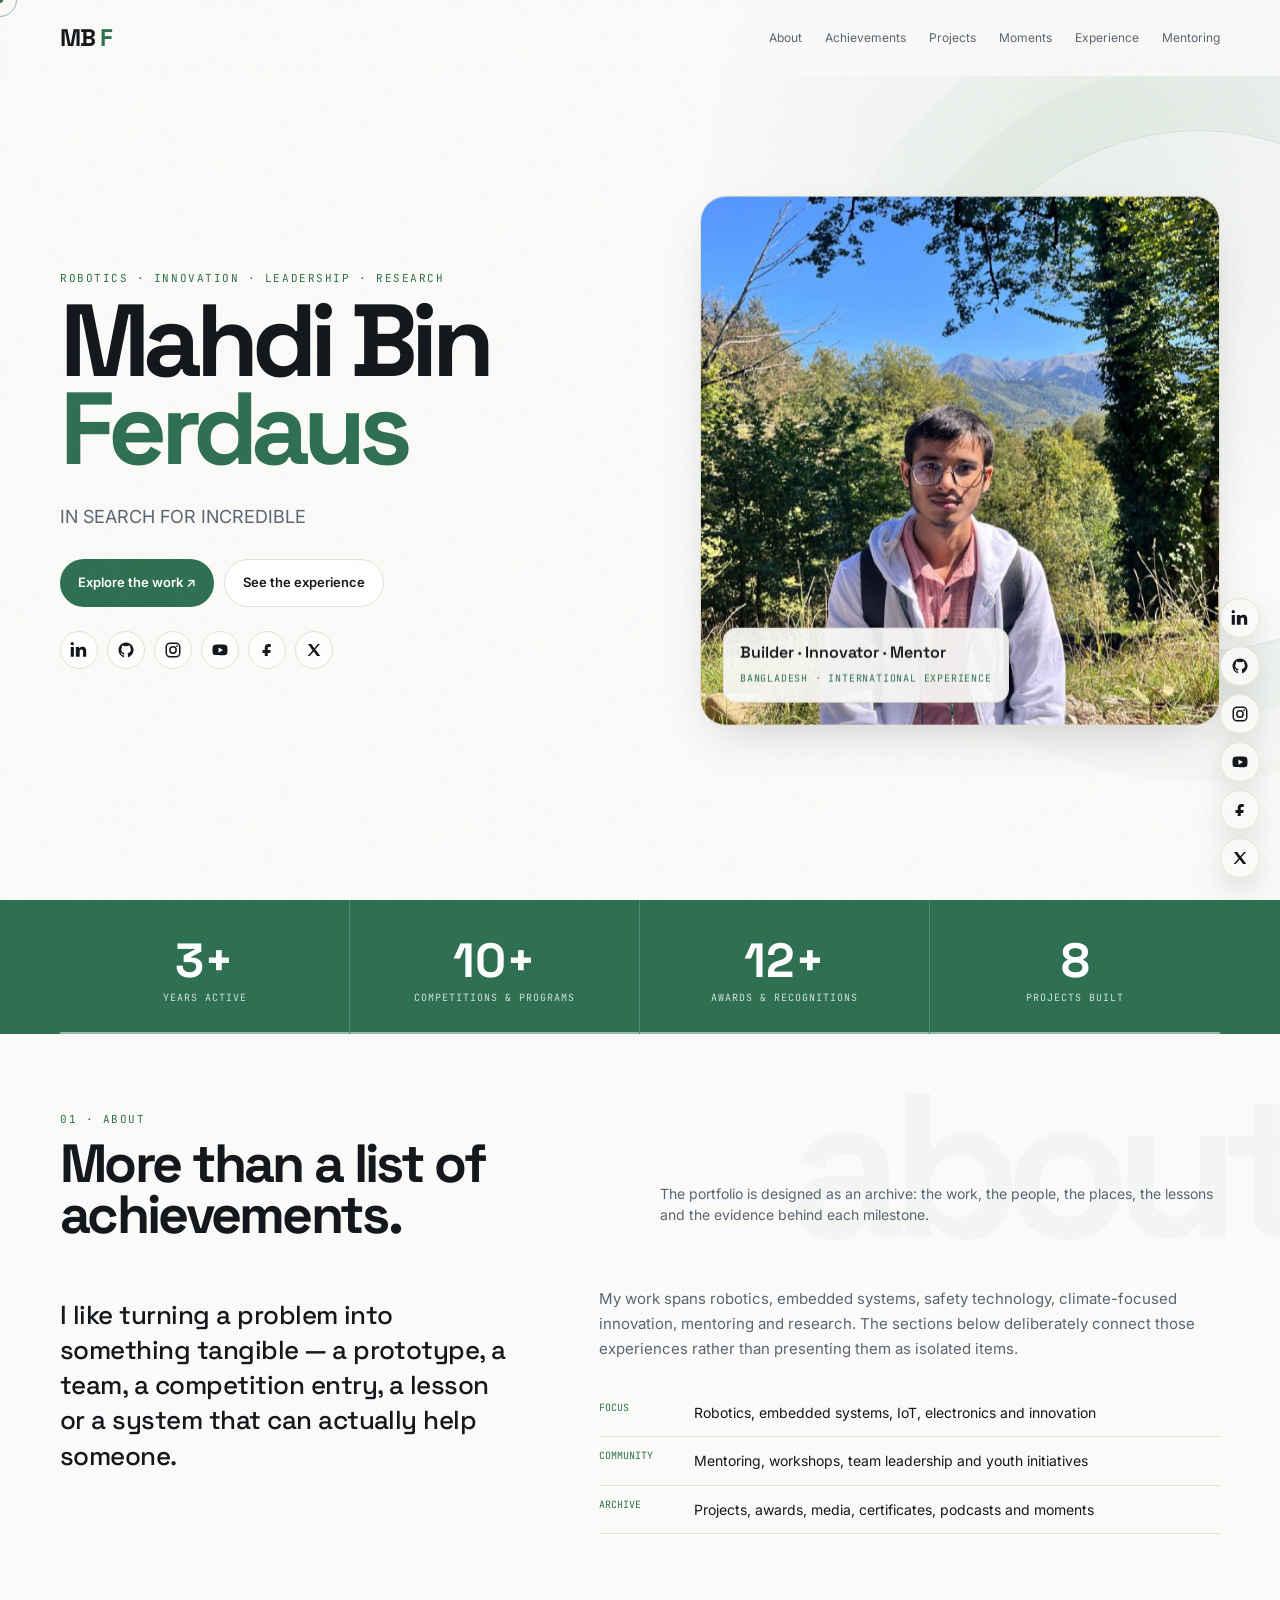
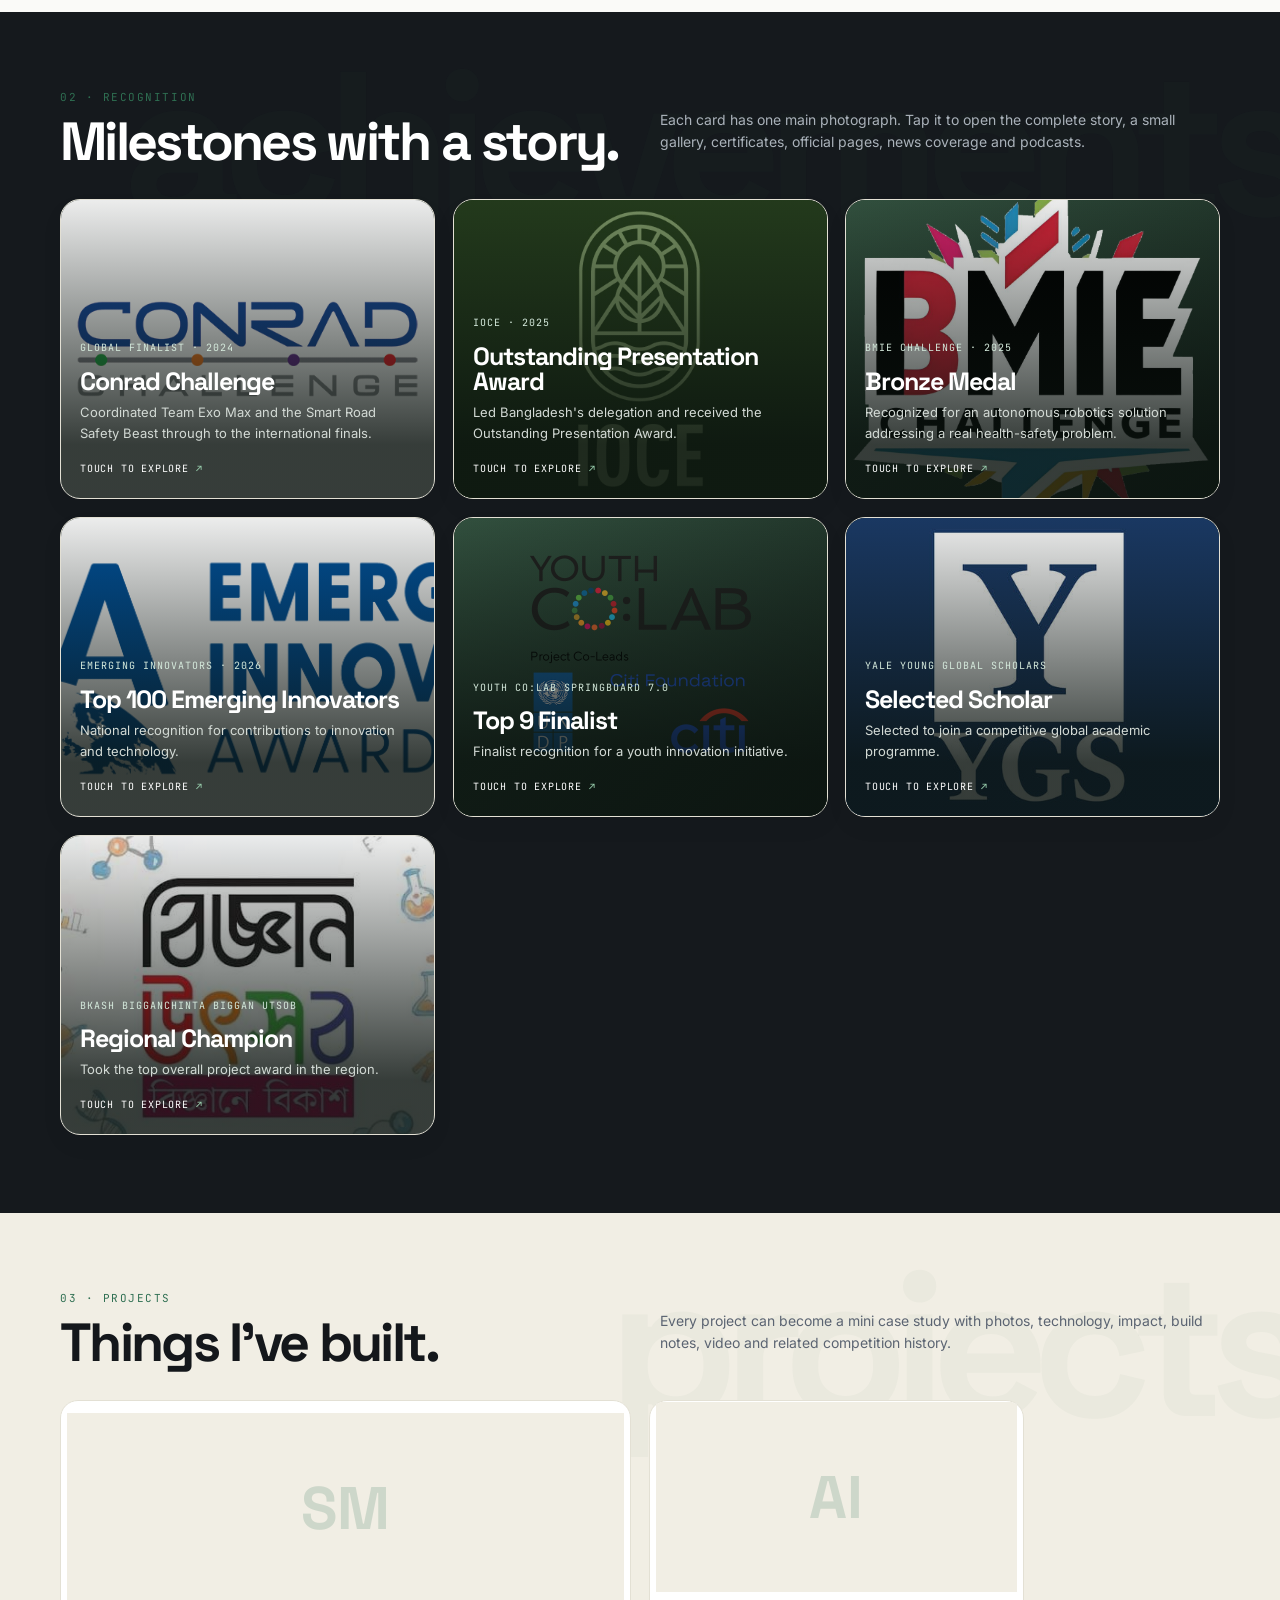
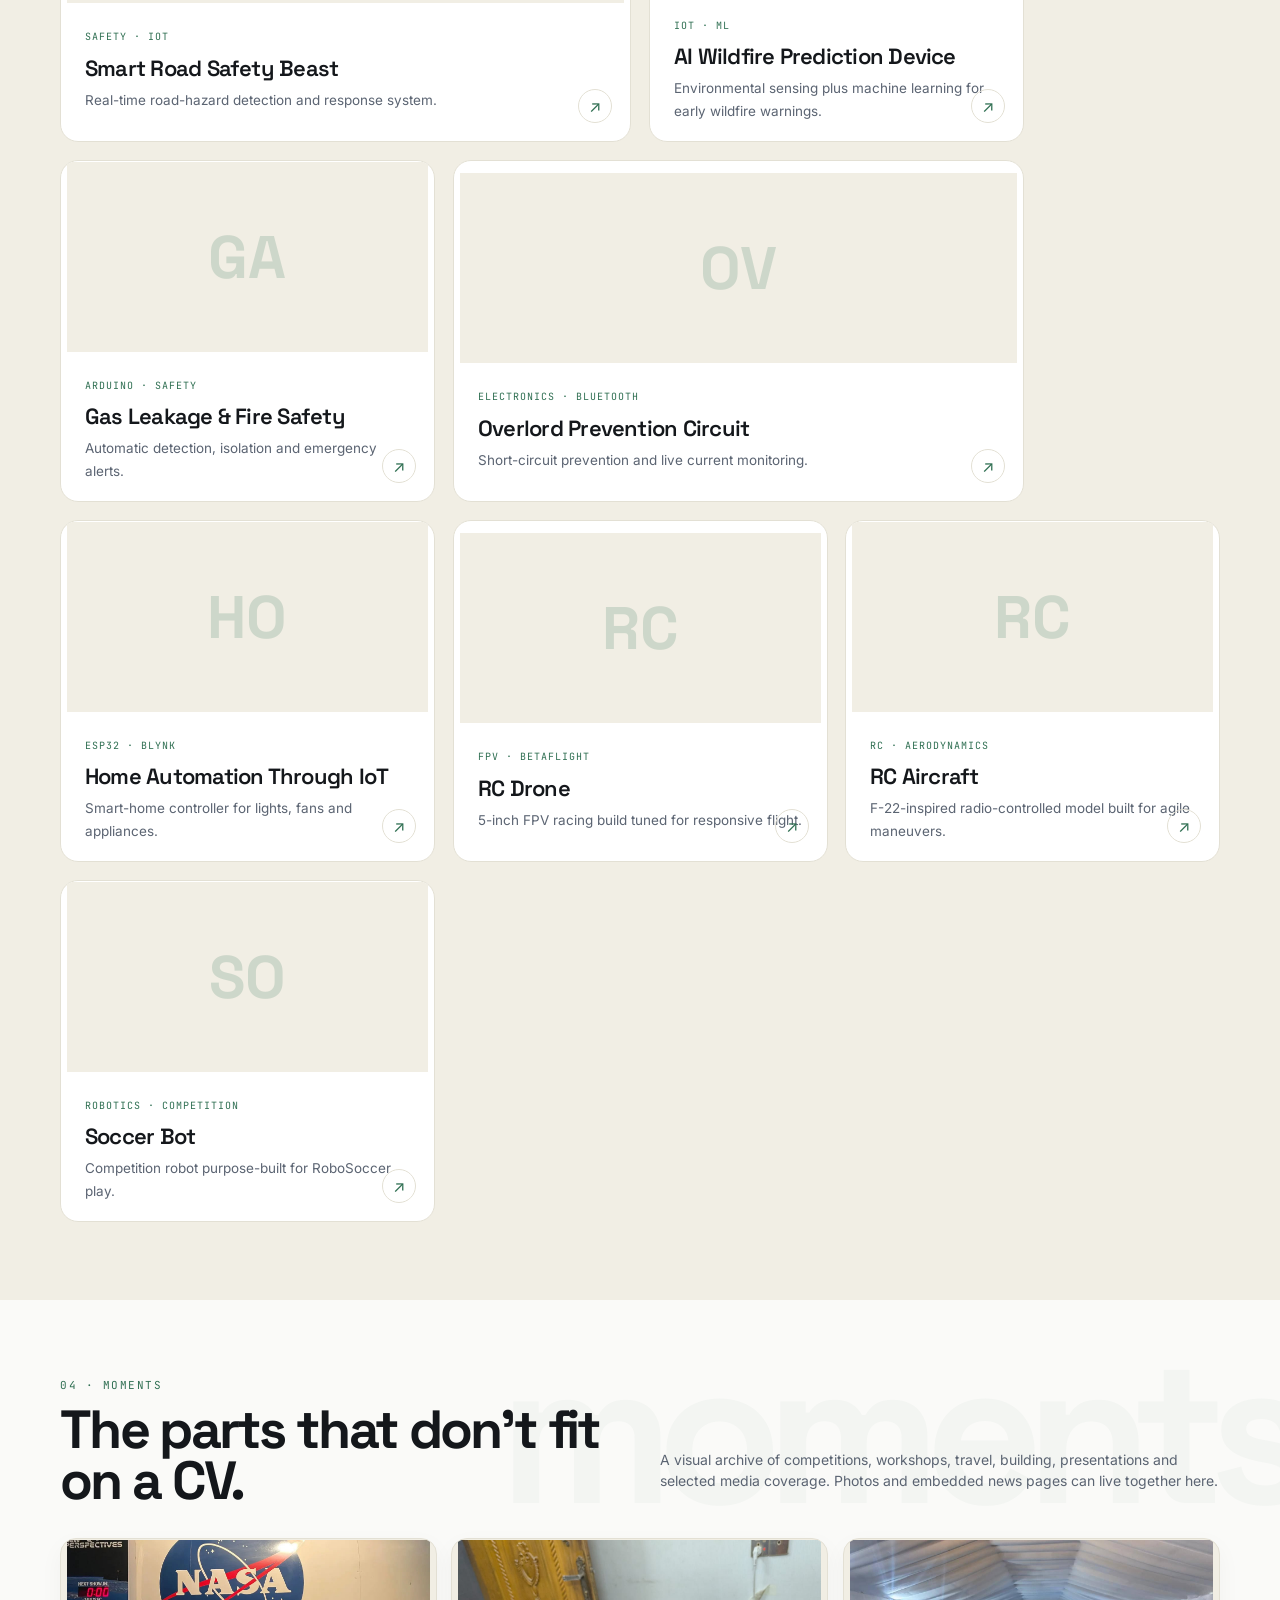
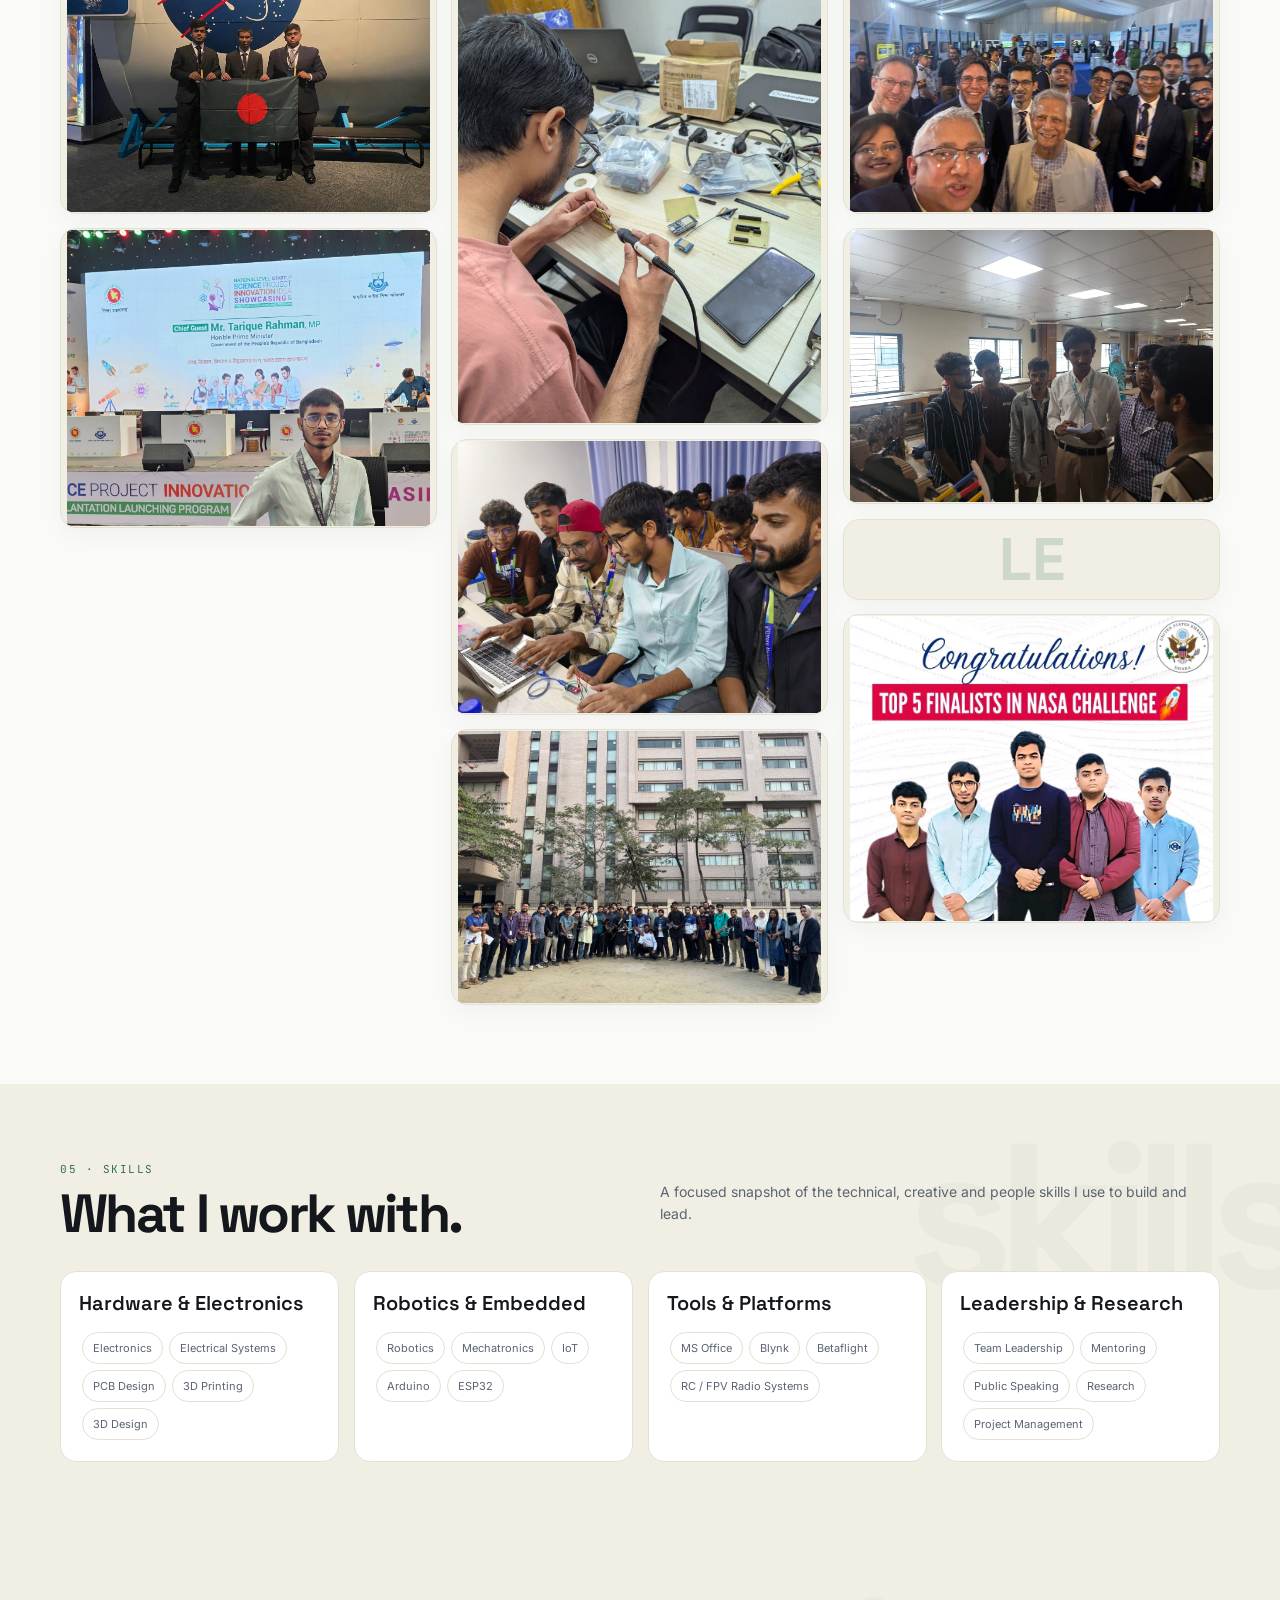
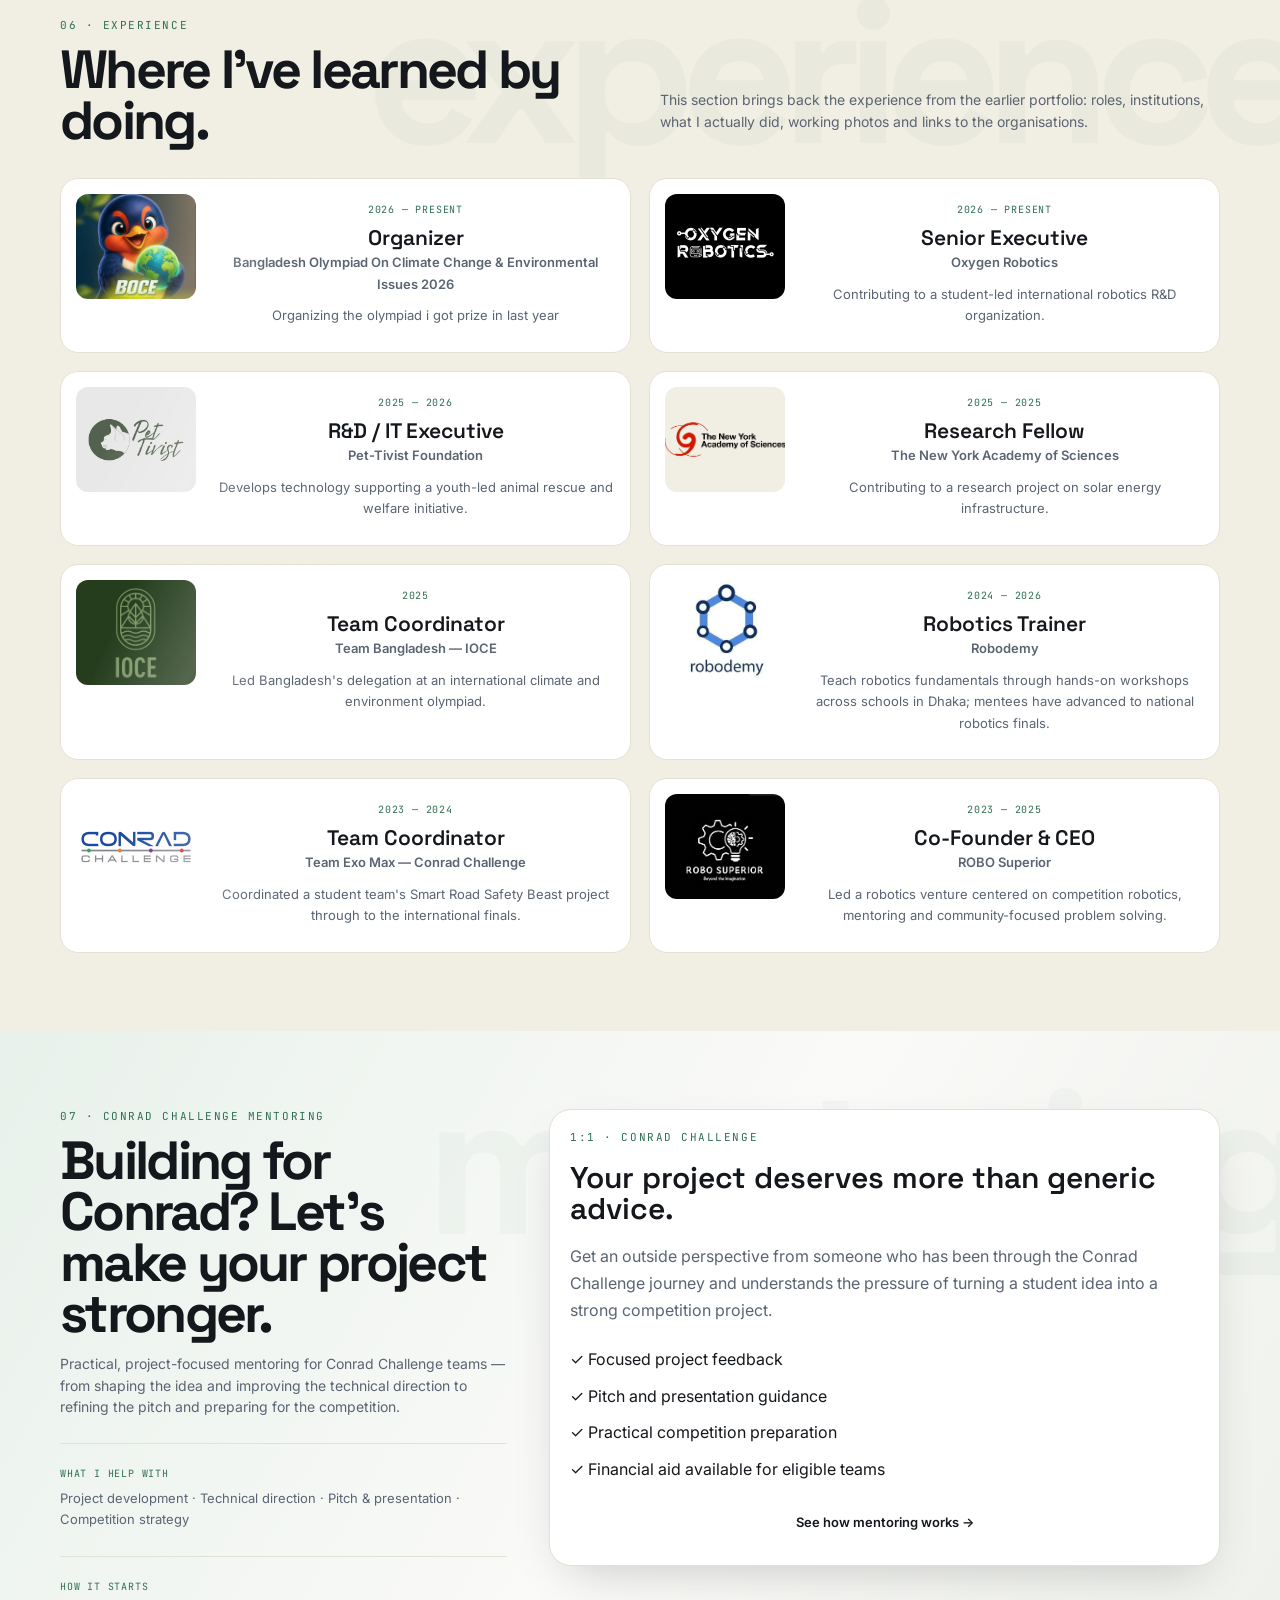
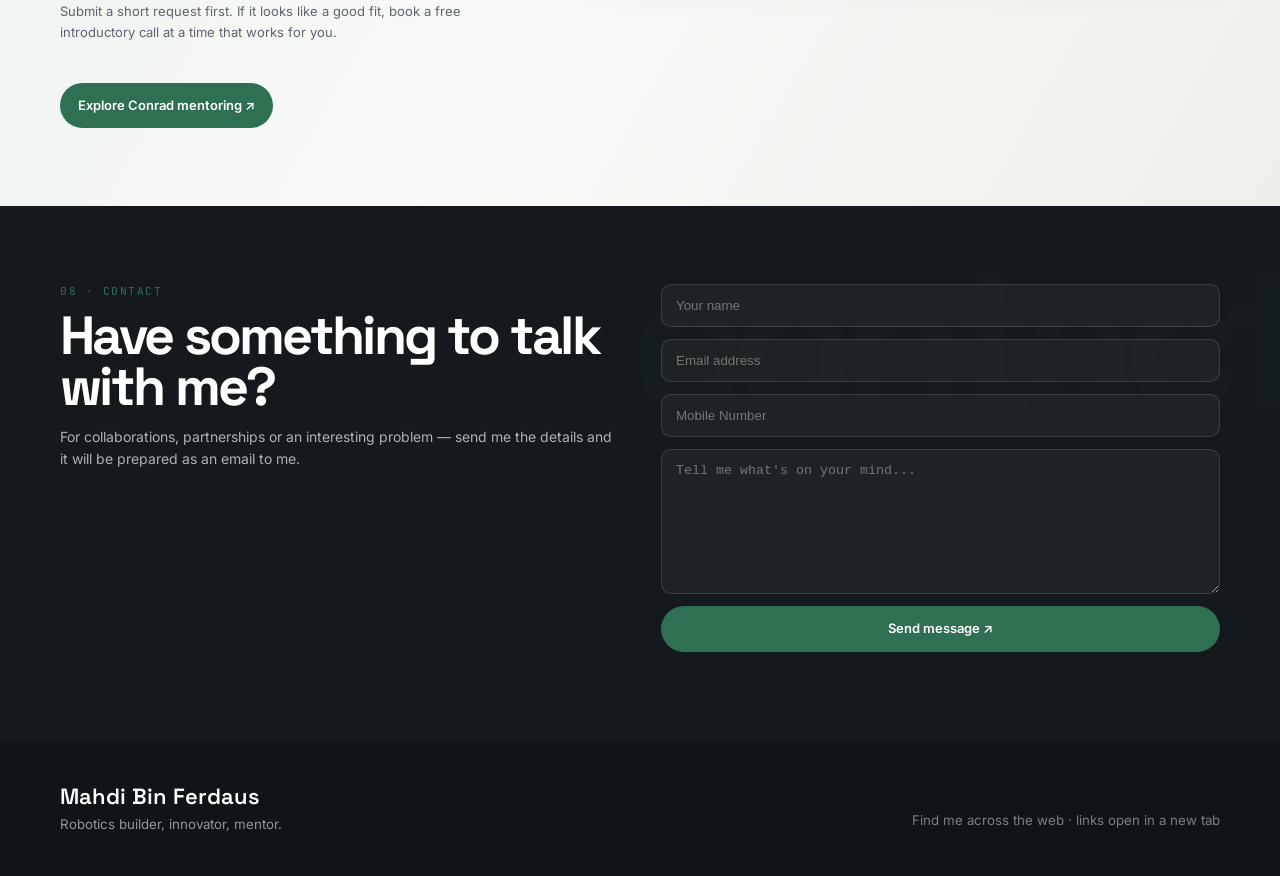
==== index.html @ ea03bf24 "Refactor mentoring page layout and styles for improved user experience and clarity" ====
<!DOCTYPE html>
<html lang="en">
 <head>
  <meta charset="utf-8"/>
  <meta content="width=device-width, initial-scale=1.0" name="viewport"/>
  <title>
   Mahdi Bin Ferdaus — Robotics Builder, Innovator &amp; Mentor
  </title>
  <meta content="A visual portfolio of Mahdi Bin Ferdaus — projects, achievements, experiences, skills, mentoring and moments." name="description"/>
  <link href="https://fonts.googleapis.com" rel="preconnect"/>
  <link crossorigin="" href="https://fonts.gstatic.com" rel="preconnect"/>
  <link href="https://fonts.googleapis.com/css2?family=Space+Grotesk:wght@500;600;700&amp;family=Inter:wght@400;500;600&amp;family=JetBrains+Mono:wght@400;500&amp;display=swap" rel="stylesheet"/>
  <style>
:root {
    --paper:#FAFAF8;
    --paper2:#F1EEE4;
    --ink:#14171B;
    --slate:#5B6472;
    --line:#E3E0D4;
    --signal:#2F6F52;
    --signal2:#3D8565;
    --signal-dim:#E6F1EA;
    --white:#fff;
    --display:'Space Grotesk',system-ui,sans-serif;
    --body:'Inter',system-ui,sans-serif;
    --mono:'JetBrains Mono',monospace;
    --max:1160px;
    --radius:16px;
    --shadow:0 18px 50px -20px rgba(20,23,27,.25);
    --ease:cubic-bezier(.2,.8,.2,1)
}
* {
    box-sizing:border-box
}
html {
    scroll-behavior:smooth
}
body {
    margin:0;
    background:var(--paper);
    color:var(--ink);
    font-family:var(--body);
    line-height:1.65
}
body.modal-open {
    overflow:hidden
}
a {
    text-decoration:none;
    color:inherit
}
button {
    font:inherit;
    border:0;
    background:none;
    color:inherit;
    cursor:pointer
}
img {
    display:block;
    max-width:100%
}
.wrap {
    width:min(var(--max),calc(100% - 42px));
    margin:auto
}
.mono {
    font-family:var(--mono)
}
/* NAV */
.nav {
    position:fixed;
    z-index:50;
    left:0;
    right:0;
    top:0;
    height:76px;
    background:rgba(250,250,248,.86);
    backdrop-filter:blur(16px);
    border-bottom:1px solid transparent;
    transition:.35s var(--ease)
}
.nav.scrolled {
    border-color:var(--line);
    box-shadow:0 8px 30px rgba(20,23,27,.05)
}
.nav-inner {
    height:100%;
    display:flex;
    align-items:center;
    justify-content:space-between;
    gap:25px
}
.brand {
    font:700 24px var(--display);
    letter-spacing:-.04em
}
.brand span {
    color:var(--signal)
}
.nav-links {
    display:flex;
    align-items:center;
    gap:23px
}
.nav-links a {
    font-size:12px;
    color:var(--slate);
    position:relative
}
.nav-links a:after {
    content:'';
    position:absolute;
    left:0;
    right:100%;
    bottom:-8px;
    height:2px;
    background:var(--signal);
    transition:.3s
}
.nav-links a:hover:after,.nav-links a.active:after {
    right:0
}
.nav-links a:hover,.nav-links a.active {
    color:var(--ink)
}
.nav-cta {
    padding:9px 15px;
    border:1px solid var(--signal);
    border-radius:999px;
    color:var(--signal)!important
}
.menu {
    display:none;
    font-size:25px
}
/* HERO */
.hero {
    min-height:100vh;
    display:grid;
    align-items:center;
    padding:125px 0 85px;
    background:radial-gradient(circle at 85% 20%,rgba(47,111,82,.08),transparent 30%),var(--paper);
    overflow:hidden;
    position:relative
}
.hero:before {
    content:'';
    position:absolute;
    right:-180px;
    top:130px;
    width:520px;
    height:520px;
    border:1px solid rgba(47,111,82,.14);
    border-radius:50%;
    box-shadow:0 0 0 65px rgba(47,111,82,.035),0 0 0 130px rgba(47,111,82,.02)
}
.hero-grid {
    display:grid;
    grid-template-columns:1.05fr .95fr;
    gap:65px;
    align-items:center;
    position:relative;
    z-index:1
}
.eyebrow {
    font:11px var(--mono);
    letter-spacing:.14em;
    text-transform:uppercase;
    color:var(--signal);
    margin:0 0 12px
}
.hero h1 {
    font:700 clamp(62px,8vw,108px)/.86 var(--display);
    letter-spacing:-.065em;
    margin:0
}
.hero h1 span {
    color:var(--signal)
}
.hero-lead {
    max-width:650px;
    color:var(--slate);
    font-size:18px;
    margin:28px 0
}
.hero-actions {
    display:flex;
    gap:10px;
    flex-wrap:wrap
}
.btn {
    display:inline-flex;
    align-items:center;
    justify-content:center;
    gap:9px;
    padding:12px 18px;
    border-radius:999px;
    font-size:13px;
    font-weight:600;
    transition:.3s var(--ease)
}
.btn-primary {
    background:var(--signal);
    color:white
}
.btn-primary:hover {
    background:var(--signal2);
    transform:translateY(-3px);
    box-shadow:var(--shadow)
}
.btn-outline {
    border:1px solid var(--line);
    background:white
}
.btn-outline:hover {
    border-color:var(--signal);
    color:var(--signal);
    transform:translateY(-3px)
}
.hero-portrait {
    height:530px;
    border-radius:26px;
    overflow:hidden;
    background:var(--paper2);
    border:1px solid var(--line);
    position:relative;
    box-shadow:var(--shadow)
}
.hero-portrait img {
    width:100%;
    height:100%;
    object-fit:cover
}
.portrait-fallback {
    height:100%;
    display:grid;
    place-items:center;
    font:700 140px var(--display);
    color:rgba(47,111,82,.12)
}
.hero-note {
    position:absolute;
    left:22px;
    bottom:22px;
    background:rgba(250,250,248,.92);
    border:1px solid var(--line);
    padding:13px 16px;
    border-radius:13px;
    box-shadow:0 10px 30px rgba(20,23,27,.08)
}
.hero-note strong {
    display:block;
    font:600 16px var(--display)
}
.hero-note small {
    font:10px var(--mono);
    color:var(--signal);
    text-transform:uppercase;
    letter-spacing:.08em
}
/* GENERAL */
.section {
    padding:110px 0
}
.section.alt {
    background:var(--paper2)
}
.section.dark {
    background:#15191d;
    color:white
}
.section-head {
    display:flex;
    justify-content:space-between;
    align-items:end;
    gap:35px;
    margin-bottom:46px
}
.section-head>div {
    max-width:680px
}
.title {
    font:700 clamp(38px,5vw,65px)/.95 var(--display);
    letter-spacing:-.05em;
    margin:0
}
.sub {
    max-width:560px;
    color:var(--slate);
    font-size:15px
}
.dark .sub {
    color:#aab2ba
}
.rule {
    height:1px;
    background:var(--line);
    margin-top:20px
}
/* STATS */
.stats {
    background:var(--signal);
    color:white
}
.stats-grid {
    display:grid;
    grid-template-columns:repeat(4,1fr)
}
.stat {
    text-align:center;
    padding:30px 15px;
    border-right:1px solid rgba(255,255,255,.18)
}
.stat:last-child {
    border-right:0
}
.stat b {
    font:700 48px var(--display)
}
.stat span {
    display:block;
    font:10px var(--mono);
    letter-spacing:.1em;
    text-transform:uppercase;
    opacity:.78
}
/* ABOUT */
.about-grid {
    display:grid;
    grid-template-columns:.85fr 1.15fr;
    gap:80px
}
.about-lead {
    font:500 26px/1.35 var(--display);
    letter-spacing:-.02em
}
.about-copy {
    color:var(--slate);
    font-size:15px
}
.about-list {
    list-style:none;
    padding:0;
    margin:28px 0 0
}
.about-list li {
    display:flex;
    gap:15px;
    padding:12px 0;
    border-bottom:1px solid var(--line);
    font-size:14px
}
.about-list b {
    font:10px var(--mono);
    color:var(--signal);
    width:80px;
    flex-shrink:0;
    text-transform:uppercase
}
/* ACHIEVEMENTS */
.achievement-grid {
    display:grid;
    grid-template-columns:repeat(3,1fr);
    gap:18px
}
.achievement {
    min-height:350px;
    border:1px solid var(--line);
    border-radius:20px;
    overflow:hidden;
    position:relative;
    background:#25332c;
    text-align:left;
    isolation:isolate;
    transition:.5s var(--ease);
    box-shadow:0 10px 25px rgba(20,23,27,.04)
}
.achievement:hover {
    transform:translateY(-8px);
    box-shadow:0 28px 60px rgba(20,23,27,.16)
}
.achievement-photo {
    position:absolute;
    inset:0;
    z-index:-2;
    background:linear-gradient(135deg,#355542,#17251e)
}
.achievement-photo img {
    width:100%;
    height:100%;
    object-fit:cover;
    transition:.7s var(--ease)
}
.achievement:hover img {
    transform:scale(1.06)
}
.achievement:after {
    content:'';
    position:absolute;
    inset:0;
    z-index:-1;
    background:linear-gradient(180deg,rgba(10,18,14,.08),rgba(10,18,14,.82) 82%)
}
.achievement-content {
    position:absolute;
    inset:auto 24px 23px;
    color:white
}
.achievement .mini {
    font:10px var(--mono);
    color:#d5eadc;
    letter-spacing:.1em;
    text-transform:uppercase
}
.achievement h3 {
    font:700 29px/1 var(--display);
    letter-spacing:-.04em;
    margin:10px 0 8px
}
.achievement p {
    font-size:13px;
    color:#d3dad5;
    margin:0;
    max-width:390px
}
.achievement-open {
    display:inline-block;
    margin-top:17px;
    font:10px var(--mono);
    color:white;
    letter-spacing:.08em;
    text-transform:uppercase
}
.achievement-open:after {
    content:'  ↗';
    color:#9ad0ae
}
/* PROJECTS */
.project-grid {
    display:grid;
    grid-template-columns:repeat(12,1fr);
    gap:18px
}
.project {
    grid-column:span 4;
    background:white;
    border:1px solid var(--line);
    border-radius:18px;
    overflow:hidden;
    position:relative;
    text-align:left;
    transition:.4s var(--ease)
}
.project:nth-child(1),.project:nth-child(4) {
    grid-column:span 6
}
.project:hover {
    transform:translateY(-6px);
    box-shadow:var(--shadow);
    border-color:#c8d9ce
}
.project-photo {
    height:225px;
    background:var(--paper2);
    overflow:hidden
}
.project-photo img {
    width:100%;
    height:100%;
    object-fit:cover;
    transition:.65s var(--ease)
}
.project:hover .project-photo img {
    transform:scale(1.06)
}
.fallback {
    height:100%;
    display:grid;
    place-items:center;
    color:rgba(47,111,82,.18);
    font:700 60px var(--display)
}
.project-body {
    padding:22px
}
.project-body small {
    font:10px var(--mono);
    color:var(--signal);
    letter-spacing:.1em;
    text-transform:uppercase
}
.project-body h3 {
    font:600 25px/1.05 var(--display);
    letter-spacing:-.035em;
    margin:9px 0
}
.project-body p {
    font-size:13.5px;
    color:var(--slate);
    margin:0
}
.project-arrow {
    position:absolute;
    right:18px;
    bottom:18px;
    width:34px;
    height:34px;
    border:1px solid var(--line);
    border-radius:50%;
    display:grid;
    place-items:center;
    color:var(--signal)
}
/* MOMENTS — natural masonry collage */
.moments {
    columns:3 280px;
    column-gap:14px;
    width:100%;
}
.moment {
    position:relative;
    display:block;
    width:100%;
    min-width:0;
    margin:0 0 14px;
    overflow:hidden;
    break-inside:avoid;
    border-radius:16px;
    background:var(--paper2);
    border:1px solid var(--line);
    box-shadow:0 8px 24px rgba(20,23,27,.04);
}
.moment img {
    display:block;
    width:100%;
    height:auto;
    max-height:none;
    object-fit:contain;
    background:var(--paper2);
    transition:transform .7s var(--ease),filter .7s var(--ease);
}
.moment:hover img {
    transform:scale(1.025);
    filter:saturate(1.04);
}
.moment-label {
    position:absolute;
    left:12px;
    bottom:12px;
    background:rgba(20,23,27,.75);
    color:white;
    border-radius:999px;
    padding:6px 10px;
    font:10px var(--mono);
    opacity:0;
    transform:translateY(5px);
    transition:.3s
}
.moment:hover .moment-label {
    opacity:1;
    transform:none
}
/* JOURNEY */
.journey {
    position:relative;
    max-width:950px
}
.journey:before {
    content:'';
    position:absolute;
    left:8px;
    top:8px;
    bottom:8px;
    width:1px;
    background:linear-gradient(var(--signal),rgba(47,111,82,.12))
}
.journey-item {
    display:grid;
    grid-template-columns:30px 110px 1fr;
    gap:22px;
    padding-bottom:45px;
    position:relative
}
.journey-dot {
    width:17px;
    height:17px;
    border:3px solid var(--signal);
    background:var(--paper);
    border-radius:50%;
    z-index:1
}
.dark .journey-dot {
    background:#15191d
}
.journey-year {
    font:10px var(--mono);
    color:var(--signal2);
    padding-top:3px
}
.dark .journey-year {
    color:#9ad0ae
}
.journey-item h3 {
    font:700 27px/1.05 var(--display);
    margin:0 0 7px;
    letter-spacing:-.03em
}
.journey-item p {
    color:var(--slate);
    font-size:14px;
    margin:0
}
.dark .journey-item p {
    color:#aab2ba
}
.journey-actions {
    margin-top:9px;
    display:flex;
    gap:12px;
    flex-wrap:wrap
}
.text-link {
    font:10px var(--mono);
    letter-spacing:.08em;
    text-transform:uppercase;
    color:var(--signal)
}
.dark .text-link {
    color:#9ad0ae
}
/* EXPERIENCE */
.experience-grid {
    display:grid;
    grid-template-columns:repeat(2,1fr);
    gap:18px
}
.experience-card {
    background:white;
    border:1px solid var(--line);
    border-radius:18px;
    padding:18px;
    display:grid;
    grid-template-columns:120px 1fr;
    gap:20px;
    transition:.4s var(--ease)
}
.experience-card:hover {
    transform:translateY(-5px);
    box-shadow:var(--shadow)
}
.experience-photo {
    height:120px;
    border-radius:12px;
    overflow:hidden;
    background:var(--paper2)
}
.experience-photo img {
    width:100%;
    height:100%;
    object-fit:cover
}
.experience-main small {
    font:10px var(--mono);
    color:var(--signal);
    letter-spacing:.08em;
    text-transform:uppercase
}
.experience-main h3 {
    font:600 23px/1.05 var(--display);
    margin:7px 0 3px
}
.experience-org {
    font-size:13px;
    color:var(--slate);
    font-weight:600
}
.experience-main p {
    font-size:13px;
    color:var(--slate);
    margin:10px 0
}
.experience-links {
    display:flex;
    gap:12px;
    flex-wrap:wrap
}
/* NEWS */
.news-grid {
    display:grid;
    grid-template-columns:1.25fr 1fr 1fr;
    gap:18px
}
.news-card {
    background:white;
    border:1px solid var(--line);
    border-radius:18px;
    overflow:hidden;
    text-align:left;
    transition:.4s var(--ease)
}
.news-card:hover {
    transform:translateY(-6px);
    box-shadow:var(--shadow)
}
.news-image {
    height:190px;
    background:var(--paper2);
    overflow:hidden
}
.news-image img {
    width:100%;
    height:100%;
    object-fit:cover
}
.news-body {
    padding:20px
}
.news-body small {
    font:10px var(--mono);
    color:var(--signal);
    letter-spacing:.1em;
    text-transform:uppercase
}
.news-body h3 {
    font:600 24px/1.05 var(--display);
    margin:9px 0
}
.news-body p {
    font-size:13px;
    color:var(--slate)
}
.news-more {
    font:10px var(--mono);
    color:var(--signal);
    text-transform:uppercase;
    letter-spacing:.08em
}
/* SKILLS */
.skills {
    display:grid;
    grid-template-columns:repeat(4,1fr);
    gap:15px
}
.skill-box {
    border:1px solid var(--line);
    border-radius:16px;
    padding:22px;
    background:white
}
.skill-box h3 {
    font:600 22px var(--display);
    margin:0 0 13px
}
.pill {
    display:inline-block;
    border:1px solid var(--line);
    border-radius:999px;
    padding:6px 10px;
    margin:3px;
    font-size:11px;
    color:var(--slate)
}
/* CONTACT */
.contact {
    background:#14191d;
    color:white
}
.contact-grid {
    display:grid;
    grid-template-columns:1fr 1fr;
    gap:70px
}
.contact .sub {
    color:#aab2ba
}
.form {
    display:grid;
    gap:12px
}
.form input,.form textarea {
    width:100%;
    padding:13px 14px;
    border:1px solid rgba(255,255,255,.13);
    border-radius:10px;
    background:rgba(255,255,255,.04);
    color:white;
    outline:none
}
.form textarea {
    min-height:145px;
    resize:vertical
}
.form input:focus,.form textarea:focus {
    border-color:#83b999
}
.status {
    font-size:12px;
    color:#9eb0a5
}
/* MODAL */
.modal {
    position:fixed;
    inset:0;
    z-index:100;
    background:rgba(20,23,27,.58);
    backdrop-filter:blur(12px);
    display:grid;
    place-items:center;
    padding:20px;
    opacity:0;
    pointer-events:none;
    transition:.3s
}
.modal.open {
    opacity:1;
    pointer-events:auto
}
.modal-panel {
    width:min(980px,100%);
    max-height:92vh;
    overflow:auto;
    background:var(--paper);
    border-radius:20px;
    box-shadow:0 40px 100px rgba(0,0,0,.28);
    transform:translateY(22px) scale(.985);
    transition:.4s var(--ease)
}
.modal.open .modal-panel {
    transform:none
}
.modal-head {
    padding:20px 24px 0;
    display:flex;
    justify-content:space-between;
    align-items:center
}
.modal-kicker {
    font:10px var(--mono);
    color:var(--signal);
    letter-spacing:.12em;
    text-transform:uppercase
}
.modal-close {
    width:38px;
    height:38px;
    border:1px solid var(--line);
    border-radius:50%;
    font-size:20px
}
.modal-content {
    padding:20px 24px 32px
}
.modal-content h2 {
    font:700 clamp(36px,6vw,62px)/.92 var(--display);
    letter-spacing:-.055em;
    margin:5px 0 15px
}
.modal-content>p {
    color:var(--slate);
    font-size:15px;
    max-width:760px
}
.modal-hero {
    width:100%;
    max-height:75vh;
    height:auto;
    min-height:360px;
    border-radius:15px;
    object-fit:contain;
    object-position:center;
    margin-bottom:22px;
    background:var(--paper2);
}

.modal-gallery {
    width:100%;
    overflow:hidden;
    margin:22px 0;
    position:relative;
}

.modal-gallery-track {
    display:flex;
    flex-direction:row;
    gap:10px;
    width:max-content;
    animation:gallerySlide 35s linear infinite;
}

.modal-gallery:hover .modal-gallery-track {
    animation-play-state:paused;
}

.modal-gallery button {
    flex:0 0 250px;
    width:250px;
    height:170px;
    border-radius:10px;
    overflow:hidden;
    background:var(--paper2);
    border:1px solid var(--line);
    padding:0;
    cursor:pointer;
}

.modal-gallery img {
    width:100%;
    height:100%;
    display:block;
    object-fit:contain;
    background:var(--paper2);
    transition:transform .5s ease;
}

.modal-gallery button:hover img {
    transform:scale(1.04);
}

@keyframes gallerySlide {
    from {
        transform:translateX(0);
    }

    to {
        transform:translateX(-50%);
    }
}

/* ==========================================
   NEWS OF THIS JOURNEY — ACHIEVEMENT MODAL
   ========================================== */

.journey-news {
    margin-top:26px;
}

.journey-news-list {
    display:grid;
    grid-template-columns:repeat(auto-fit, minmax(220px, 1fr));
    gap:14px;
    align-items:stretch;
}

.journey-news-item {
    position:relative;
    overflow:hidden;
    border:1px solid var(--line);
    border-radius:12px;
    background:var(--paper2);
    padding:10px;
    min-width:0;
    transition:transform .3s ease, box-shadow .3s ease;
}

.journey-news-item:hover {
    transform:translateY(-3px);
    box-shadow:0 12px 28px rgba(10,20,24,.08);
}

.journey-news-item h4 {
    margin:2px 4px 9px;
    font-size:.86rem;
    line-height:1.35;
}

.journey-news-frame {
    display:block;
    position:relative;
    height:150px;
    overflow:hidden;
    border:1px solid var(--line);
    border-radius:8px;
    background:var(--paper);
}

.journey-news-frame iframe {
    width:100%;
    height:100%;
    border:0;
    background:#fff;
    pointer-events:none;
}

.journey-news-overlay {
    position:absolute;
    inset:0;
    display:flex;
    align-items:flex-end;
    justify-content:flex-end;
    padding:8px;
    background:linear-gradient(transparent 55%, rgba(10,20,24,.58));
    color:#fff;
    font-size:.68rem;
    font-weight:700;
    pointer-events:none;
}

.journey-news-open {
    display:block;
    margin-top:8px;
    padding:7px 9px;
    border-radius:7px;
    border:1px solid var(--line);
    font-size:.7rem;
    font-weight:700;
    text-align:center;
}

.journey-news-open:hover {
    background:var(--ink);
    color:#fff;
}

@media (max-width:700px) {
    .journey-news-list {
        grid-template-columns:1fr;
    }

    .journey-news-frame {
        height:180px;
    }
}

.resource-title {
    font:700 22px var(--display);
    margin:30px 0 12px
}
.resources {
    display:grid;
    grid-template-columns:repeat(2,1fr);
    gap:10px
}
.resource {
    border:1px solid var(--line);
    border-radius:12px;
    padding:13px;
    background:white;
    display:flex;
    justify-content:space-between;
    gap:10px;
    align-items:center;
    transition:.3s
}
.resource:hover {
    border-color:#b7d0bf;
    transform:translateY(-2px)
}
.resource small {
    display:block;
    color:var(--slate);
    font-size:11px
}
.resource strong {
    display:block;
    font-size:14px
}
.resource span {
    color:var(--signal)
}
.facts {
    display:grid;
    grid-template-columns:repeat(2,1fr);
    gap:10px;
    margin-top:20px
}
.fact {
    border-top:1px solid var(--line);
    padding:12px 0
}
.fact b {
    display:block;
    font:10px var(--mono);
    color:var(--signal);
    text-transform:uppercase;
    letter-spacing:.08em
}
.fact span {
    display:block;
    margin-top:3px;
    font-size:14px
}
.modal-story {
    margin-top:25px;
    padding:18px;
    border-left:3px solid var(--signal);
    background:var(--signal-dim);
    color:#34453b;
    border-radius:0 12px 12px 0
}
.modal-story p {
    margin:0;
    color:#405148
}
/* FOOTER */
footer {
    padding:40px 0;
    background:#0f1418;
    color:#8d979f
}
.footer-grid {
    display:flex;
    justify-content:space-between;
    gap:25px;
    align-items:center
}
.footer-brand {
    font:600 22px var(--display);
    color:white
}
.socials {
    display:flex;
    gap:18px;
    font:10px var(--mono)
}
.socials a:hover {
    color:#9ad0ae
}
/* ANIMATION */
.reveal {
    opacity:0;
    transform:translateY(24px);
    transition:opacity .7s var(--ease),transform .7s var(--ease)
}
.reveal.show {
    opacity:1;
    transform:none
}
.d1 {
    transition-delay:.07s
}
.d2 {
    transition-delay:.14s
}
.d3 {
    transition-delay:.21s
}
.d4 {
    transition-delay:.28s
}
/* CINEMATIC MOTION LAYER */
html {
    scroll-behavior:auto
}
body:before {
    content:'';
    position:fixed;
    inset:0;
    pointer-events:none;
    z-index:9998;
    opacity:.035;
    background-image:url("data:image/svg+xml,%3Csvg viewBox='0 0 180 180' xmlns='http://www.w3.org/2000/svg'%3E%3Cfilter id='n'%3E%3CfeTurbulence type='fractalNoise' baseFrequency='.85' numOctaves='4' stitchTiles='stitch'/%3E%3C/filter%3E%3Crect width='100%25' height='100%25' filter='url(%23n)' opacity='.45'/%3E%3C/svg%3E")
}
.page-progress {
    position:fixed;
    top:0;
    left:0;
    height:3px;
    width:0;
    background:linear-gradient(90deg,var(--signal),#9ad0ae,var(--signal));
    z-index:10000;
    box-shadow:0 0 18px rgba(47,111,82,.55)
}
.loader {
    position:fixed;
    inset:0;
    z-index:10001;
    background:var(--paper);
    display:grid;
    place-items:center;
    transition:opacity .55s var(--ease),visibility .55s;
    animation:loaderSafety .55s 1.8s forwards
}
.loader.hide {
    opacity:0;
    visibility:hidden;
    pointer-events:none
}
@keyframes loaderSafety {
    to {
        opacity:0;
        visibility:hidden;
        pointer-events:none
    }
}
.loader-inner {
    width:min(460px,80%);
    text-align:center
}
.loader-mark {
    font:700 64px/.9 var(--display);
    letter-spacing:-.07em
}
.loader-mark span {
    color:var(--signal)
}
.loader-line {
    height:1px;
    background:var(--line);
    margin:25px 0 13px;
    overflow:hidden
}
.loader-line:after {
    content:'';
    display:block;
    width:35%;
    height:100%;
    background:var(--signal);
    animation:loader 1.2s ease-in-out infinite
}
.loader-copy {
    font:10px var(--mono);
    color:var(--slate);
    letter-spacing:.16em;
    text-transform:uppercase
}
@keyframes loader {
    0% {
        transform:translateX(-120%)
    }
    100% {
        transform:translateX(360%)
    }
}
.cursor-dot,.cursor-ring {
    position:fixed;
    pointer-events:none;
    z-index:10000;
    border-radius:50%;
    display:none
}
.cursor-dot {
    width:6px;
    height:6px;
    background:var(--signal);
    transform:translate(-50%,-50%)
}
.cursor-ring {
    width:34px;
    height:34px;
    border:1px solid rgba(47,111,82,.45);
    transform:translate(-50%,-50%);
    transition:width .25s,height .25s,border-color .25s,background .25s
}
.cursor-ring.hover {
    width:62px;
    height:62px;
    background:rgba(47,111,82,.06);
    border-color:var(--signal)
}
@media(pointer:fine) {
    .cursor-dot,.cursor-ring {
        display:block
    }
}
.hero {
    perspective:1200px
}
.hero:after {
    content:'';
    position:absolute;
    inset:0;
    pointer-events:none;
    background:linear-gradient(90deg,transparent 0 49.7%,rgba(47,111,82,.045) 50%,transparent 50.3%),linear-gradient(0deg,transparent 0 49.7%,rgba(47,111,82,.045) 50%,transparent 50.3%);
    background-size:80px 80px;
    mask-image:linear-gradient(to bottom,black,transparent 78%);
    opacity:.65;
    animation:gridDrift 16s linear infinite
}
@keyframes gridDrift {
    to {
        background-position:80px 80px
    }
}
.hero-grid {
    transform-style:preserve-3d
}
.hero h1 {
    animation:heroText 1s cubic-bezier(.16,1,.3,1) both
}
.hero-portrait {
    transform:translateZ(0);
    transition:transform .15s linear;
    will-change:transform
}
.hero-portrait:before {
    content:'';
    position:absolute;
    inset:0;
    z-index:2;
    pointer-events:none;
    background:linear-gradient(110deg,transparent 30%,rgba(255,255,255,.16) 50%,transparent 70%);
    transform:translateX(-120%);
    animation:sweep 5.5s 1.2s infinite
}
@keyframes sweep {
    55%,100% {
        transform:translateX(120%)
    }
}
@keyframes heroText {
    from {
        opacity:0;
        transform:translateY(40px) scale(.97);
        filter:blur(8px)
    }
    to {
        opacity:1;
        transform:none;
        filter:none
    }
}
.section {
    position:relative;
    overflow:hidden
}
.section:before {
    content:attr(id);
    position:absolute;
    right:-20px;
    top:30px;
    font:700 clamp(90px,16vw,220px)/1 var(--display);
    letter-spacing:-.08em;
    color:rgba(47,111,82,.035);
    pointer-events:none
}
.section-head,.wrap {
    position:relative;
    z-index:1
}
.section-head .title {
    transition:letter-spacing .7s var(--ease)
}
.section-head:hover .title {
    letter-spacing:-.065em
}
.reveal {
    opacity:0;
    transform:translateY(38px) scale(.985);
    filter:blur(4px);
    transition:opacity .9s var(--ease),transform .9s var(--ease),filter .9s var(--ease)
}
.reveal.show {
    opacity:1;
    transform:none;
    filter:none
}
.stat {
    position:relative;
    overflow:hidden
}
.stat:before {
    content:'';
    position:absolute;
    inset:auto 0 0;
    height:2px;
    background:rgba(255,255,255,.5);
    transform:scaleX(0);
    transform-origin:left;
    transition:transform 1.2s var(--ease)
}
.stat.show:before {
    transform:scaleX(1)
}
.achievement,.project,.experience-card,.news-card,.skill-box,.moment {
    will-change:transform
}
.achievement:before,.project:before,.experience-card:before,.news-card:before {
    content:'';
    position:absolute;
    inset:0;
    pointer-events:none;
    border-radius:inherit;
    background:linear-gradient(115deg,transparent 35%,rgba(255,255,255,.22) 50%,transparent 65%);
    transform:translateX(-130%);
    transition:transform .8s var(--ease);
    z-index:4
}
.achievement:hover:before,.project:hover:before,.experience-card:hover:before,.news-card:hover:before {
    transform:translateX(130%)
}
.achievement {
    transform-style:preserve-3d
}
.achievement:hover {
    transform:translateY(-10px) rotateX(1.5deg) rotateY(-1.5deg) scale(1.01)
}
.achievement-content {
    transform:translateZ(22px)
}
.project,.experience-card,.news-card,.skill-box {
    transition:transform .55s var(--ease),box-shadow .55s var(--ease),border-color .35s
}
.project:hover,.experience-card:hover,.news-card:hover {
    transform:translateY(-10px) scale(1.008)
}
.moment {
    transition:transform .6s var(--ease),box-shadow .6s var(--ease)
}
.moment:hover {
    transform:translateY(-7px) scale(1.015);
    box-shadow:var(--shadow)
}
.journey-item {
    transition:transform .5s var(--ease)
}
.journey-item:hover {
    transform:translateX(10px)
}
.journey-dot {
    transition:transform .4s var(--ease),box-shadow .4s
}
.journey-item:hover .journey-dot {
    transform:scale(1.3);
    box-shadow:0 0 0 8px rgba(47,111,82,.1)
}
.social-placeholder {
    font:10px var(--mono);
    letter-spacing:.08em;
    text-transform:uppercase;
    border:1px dashed var(--line);
    color:#9aa2a8;
    background:rgba(255,255,255,.45);
    padding:8px 11px;
    border-radius:999px;
    cursor:help
}
.hero-socials {
    display:flex;
    gap:9px;
    flex-wrap:wrap;
    margin-top:24px
}
.hero-socials a {
    font:10px var(--mono);
    letter-spacing:.08em;
    text-transform:uppercase;
    border:1px solid var(--line);
    background:rgba(255,255,255,.72);
    padding:8px 11px;
    border-radius:999px;
    transition:.35s var(--ease)
}
.hero-socials a:hover {
    color:var(--signal);
    border-color:var(--signal);
    transform:translateY(-3px)
}
.social-dock {
    position:fixed;
    right:20px;
    bottom:22px;
    z-index:40;
    display:flex;
    flex-direction:column;
    gap:8px
}
.social-dock a {
    width:42px;
    height:42px;
    border-radius:50%;
    display:grid;
    place-items:center;
    background:rgba(250,250,248,.9);
    border:1px solid var(--line);
    box-shadow:0 12px 30px rgba(20,23,27,.12);
    font:10px var(--mono);
    transition:.35s var(--ease)
}
.social-dock a:hover {
    background:var(--signal);
    color:white;
    transform:translateX(-5px) scale(1.08)
}
.news-card {
    position:relative
}
.news-live {
    position:absolute;
    right:13px;
    top:13px;
    z-index:3;
    padding:6px 9px;
    border-radius:999px;
    background:rgba(250,250,248,.92);
    border:1px solid var(--line);
    font:9px var(--mono);
    color:var(--signal);
    letter-spacing:.08em;
    text-transform:uppercase
}
.news-live:before {
    content:'';
    display:inline-block;
    width:6px;
    height:6px;
    border-radius:50%;
    background:var(--signal);
    margin-right:6px;
    animation:pulse 1.5s infinite
}
@keyframes pulse {
    50% {
        opacity:.3;
        transform:scale(.7)
    }
}
.news-preview {
    width:100%;
    height:430px;
    border:1px solid var(--line);
    border-radius:15px;
    overflow:hidden;
    background:white;
    margin:0 0 22px;
    position:relative
}
.news-preview iframe {
    width:100%;
    height:100%;
    border:0;
    background:white
}
.news-preview-fallback {
    position:absolute;
    inset:0;
    display:grid;
    place-items:center;
    text-align:center;
    padding:30px;
    background:var(--paper2);
    z-index:-1
}
.news-preview-fallback strong {
    font:600 25px var(--display)
}
.mentor {
    background:linear-gradient(120deg,#e8f1eb 0%,#fafaf8 50%,#edf0ea 100%)
}
.mentor-grid {
    display:grid;
    grid-template-columns:.8fr 1.2fr;
    gap:60px;
    align-items:start
}
.mentor-card {
    background:white;
    border:1px solid var(--line);
    border-radius:22px;
    padding:25px;
    box-shadow:var(--shadow)
}
.mentor-form {
    display:grid;
    grid-template-columns:1fr 1fr;
    gap:12px
}
.mentor-form textarea,.mentor-form input,.mentor-form select {
    width:100%;
    padding:13px 14px;
    border:1px solid var(--line);
    border-radius:10px;
    background:#fff;
    color:var(--ink);
    outline:none;
    font:14px var(--body);
    transition:.3s
}
.mentor-form textarea {
    min-height:130px;
    resize:vertical;
    grid-column:1/-1
}
.mentor-form .full {
    grid-column:1/-1
}
.mentor-form input:focus,.mentor-form textarea:focus,.mentor-form select:focus {
    border-color:var(--signal);
    box-shadow:0 0 0 4px rgba(47,111,82,.08)
}
.mentor-meta {
    display:grid;
    gap:12px;
    margin-top:25px
}
.mentor-meta div {
    padding:14px 0;
    border-top:1px solid var(--line)
}
.mentor-meta b {
    font:10px var(--mono);
    color:var(--signal);
    text-transform:uppercase;
    letter-spacing:.08em
}
.mentor-meta span {
    display:block;
    font-size:13px;
    color:var(--slate);
    margin-top:3px
}
.modal-panel {
    border:1px solid rgba(255,255,255,.2);
    transform:translateY(35px) scale(.96);
    opacity:.85
}
.modal.open .modal-panel {
    transform:none;
    opacity:1
}
.modal-content {
    animation:modalIn .65s var(--ease)
}
@keyframes modalIn {
    from {
        opacity:0;
        transform:translateY(18px)
    }
    to {
        opacity:1;
        transform:none
    }
}
.resource {
    position:relative;
    overflow:hidden
}
.resource:after {
    content:'';
    position:absolute;
    inset:0;
    background:linear-gradient(90deg,transparent,rgba(47,111,82,.08),transparent);
    transform:translateX(-120%);
    transition:.6s
}
.resource:hover:after {
    transform:translateX(120%)
}
.footer-socials {
    display:flex;
    gap:9px;
    flex-wrap:wrap;
    margin-top:15px
}
.footer-socials a {
    border:1px solid rgba(255,255,255,.13);
    border-radius:999px;
    padding:7px 10px;
    font:10px var(--mono);
    transition:.3s
}
.footer-socials a:hover {
    border-color:#83b999;
    color:#9ad0ae;
    transform:translateY(-2px)
}
@media(max-width:950px) {
    .mentor-grid {
        grid-template-columns:1fr
    }
    .social-dock {
        display:none
    }
}
@media(max-width:650px) {
    .mentor-form {
        grid-template-columns:1fr
    }
    .mentor-form textarea,.mentor-form .full {
        grid-column:auto
    }
    .news-preview {
        height:300px
    }
}
@media(max-width:950px) {
    .nav-links {
        display:none
    }
    .menu {
        display:block
    }
    .nav-links.mobile {
        position:absolute;
        left:15px;
        right:15px;
        top:68px;
        display:flex;
        flex-direction:column;
        align-items:stretch;
        background:var(--paper);
        border:1px solid var(--line);
        padding:12px;
        border-radius:14px;
        box-shadow:var(--shadow)
    }
    .nav-links.mobile a {
        padding:9px
    }
    .hero-grid,.about-grid,.contact-grid {
        grid-template-columns:1fr
    }
    .hero-portrait {
        height:440px
    }
    .achievement-grid {
        grid-template-columns:1fr 1fr
    }
    .project {
        grid-column:span 6!important
    }
    .skills {
        grid-template-columns:1fr 1fr
    }
    .news-grid {
        grid-template-columns:1fr 1fr
    }
    .news-card:first-child {
        grid-column:span 2
    }
    .experience-grid {
        grid-template-columns:1fr
    }
}
@media(max-width:650px) {
    .wrap {
        width:min(var(--max),calc(100% - 30px))
    }
    .hero {
        padding-top:105px
    }
    .hero h1 {
        font-size:66px
    }
    .hero-portrait {
        height:380px
    }
    .section {
        padding:82px 0
    }
    .section-head {
        display:block;
        margin-bottom:34px
    }
    .stats-grid {
        grid-template-columns:1fr 1fr
    }
    .stat:nth-child(2) {
        border-right:0
    }
    .stat:nth-child(3),.stat:nth-child(4) {
        border-top:1px solid rgba(255,255,255,.18)
    }
    .achievement-grid,.skills,.news-grid {
        grid-template-columns:1fr
    }
    .news-card:first-child {
        grid-column:auto
    }
    .project {
        grid-column:span 12!important
    }
    .moments {
        columns:2 180px;
        column-gap:10px;
    }
    .moment {
        margin-bottom:10px;
        border-radius:13px;
    }
    .journey:before {
        left:7px
    }
    .journey-item {
        grid-template-columns:25px 65px 1fr;
        gap:12px
    }
    .journey-item h3 {
        font-size:23px
    }
    .experience-card {
        grid-template-columns:1fr
    }
    .experience-photo {
        height:180px
    }
    .modal-gallery {
        grid-template-columns:repeat(2,1fr)
    }
    .resources,.facts {
        grid-template-columns:1fr
    }
    .modal-hero {
        height:230px
    }
    .footer-grid {
        display:block
    }
    .socials {
        margin-top:18px;
        flex-wrap:wrap
    }
}

/* =====================================================
   FINAL COMPACT LAYOUT + MEDIA DETAILS
   ===================================================== */
.section {
    padding:78px 0;
}
.section-head {
    margin-bottom:32px;
    gap:24px;
}
.title {
    font-size:clamp(34px,4.2vw,54px);
}
.sub {
    font-size:14px;
    line-height:1.55;
}
.achievement {
    min-height:300px;
}
.achievement-content {
    inset:auto 19px 19px;
}
.achievement h3 {
    font-size:25px;
}
.project-photo {
    height:190px;
}
.project-body {
    padding:18px;
}
.project-body h3 {
    font-size:22px;
}
.experience-card {
    padding:15px;
}
.experience-photo {
    height:105px;
}
.experience-main h3 {
    font-size:21px;
}
.skill-box {
    padding:18px;
}
.skill-box h3 {
    font-size:20px;
}
.mentor-grid,
.contact-grid {
    gap:42px;
}
.mentor-card {
    padding:20px;
}
.modal-content {
    padding:18px 22px 28px;
}
.modal-content h2 {
    font-size:clamp(32px,5vw,52px);
}
.modal-hero {
    min-height:280px;
    max-height:68vh;
}
.modal-gallery-track {
    animation-duration:var(--gallery-duration,35s);
}
.modal-gallery button {
    flex-basis:220px;
    width:220px;
    height:145px;
}
.moment-iframe-modal {
    width:100%;
    height:430px;
    border:1px solid var(--line);
    border-radius:14px;
    overflow:hidden;
    background:white;
    margin-bottom:22px;
}
.moment-iframe-modal iframe {
    width:100%;
    height:100%;
    border:0;
}
.moment-embed {
    position:relative;
}
.moment-embed iframe {
    width:100%;
    height:100%;
    min-height:100%;
    border:0;
    background:white;
}
.moment-label.always {
    opacity:1;
    transform:none;
}
.hero-socials a,
.social-dock a {
    display:grid;
    place-items:center;
}
.hero-socials a {
    width:38px;
    height:38px;
    padding:8px;
}
.hero-socials svg,
.social-dock svg {
    width:18px;
    height:18px;
}
.social-dock a {
    width:40px;
    height:40px;
}
@media (max-width:800px) {
    .section {
        padding:64px 0;
    }
    .modal-gallery button {
        flex-basis:190px;
        width:190px;
        height:130px;
    }
}
@media (max-width:500px) {
    .section {
        padding:54px 0;
    }
    .modal-gallery button {
        flex-basis:170px;
        width:170px;
        height:120px;
    }
    .moment-iframe-modal {
        height:330px;
    }
}

</style>
 </head>
 <body>
  <div class="loader" id="loader">
   <div class="loader-inner">
    <div class="loader-mark">
     MB
     <span>
      F
     </span>
    </div>
    <div class="loader-line">
    </div>
    <div class="loader-copy">
     Loading the archive · Mahdi Bin Ferdaus
    </div>
   </div>
  </div>
  <div class="page-progress" id="pageProgress">
  </div>
  <div class="cursor-dot" id="cursorDot">
  </div>
  <div class="cursor-ring" id="cursorRing">
  </div>
  <nav class="nav" id="nav">
   <div class="wrap nav-inner">
    <a class="brand" href="#top">
     MB
     <span>
      F
     </span>
    </a>
    <div class="nav-links" id="navLinks">
     <a href="#about">
      About
     </a>
     <a href="#achievements">
      Achievements
     </a>
     <a href="#projects">
      Projects
     </a>
     <a href="#moments">
      Moments
     </a>
     <a href="#experience">
      Experience
     </a>
     <a href="#mentoring">
      Mentoring
     </a>
    </div>
    <button aria-label="Open menu" class="menu" id="menu">
     ☰
    </button>
   </div>
  </nav>
  <div aria-label="Social media" class="social-dock" id="socialDock">
  </div>
  <main id="top">
   <header class="hero">
    <div class="wrap hero-grid">
     <div>
      <p class="eyebrow reveal">
       Robotics · Innovation · Leadership · Research
      </p>
      <h1 class="reveal d1">
       Mahdi Bin
       <span>
        Ferdaus
       </span>
      </h1>
      <p class="hero-lead reveal d2">
       IN SEARCH FOR INCREDIBLE
      </p>
      <div class="hero-actions reveal d3">
       <a class="btn btn-primary" href="#projects">
        Explore the work ↗
       </a>
       <a class="btn btn-outline" href="#experience">
        See the experience
       </a>
      </div>
      <div class="hero-socials reveal d4" id="heroSocials">
      </div>
     </div>
     <div class="hero-portrait reveal d2">
      <img alt="Mahdi Bin Ferdaus" onerror="this.style.display='none';this.nextElementSibling.style.display='grid'" src="images/mahdi.jpg"/>
      <div class="portrait-fallback" style="display:none">
       MBF
      </div>
      <div class="hero-note">
       <strong>
        Builder · Innovator · Mentor
       </strong>
       <small>
        Bangladesh · International experience
       </small>
      </div>
     </div>
    </div>
   </header>
   <section class="stats">
    <div class="wrap stats-grid" id="statsGrid">
    </div>
   </section>
   <section class="section" id="about">
    <div class="wrap">
     <div class="section-head reveal">
      <div>
       <p class="eyebrow">
        01 · About
       </p>
       <h2 class="title">
        More than a list of achievements.
       </h2>
      </div>
      <p class="sub">
       The portfolio is designed as an archive: the work, the people, the places, the lessons and the evidence behind each milestone.
      </p>
     </div>
     <div class="about-grid">
      <div class="reveal">
       <p class="about-lead">
        I like turning a problem into something tangible — a prototype, a team, a competition entry, a lesson or a system that can actually help someone.
       </p>
      </div>
      <div class="reveal d1">
       <p class="about-copy">
        My work spans robotics, embedded systems, safety technology, climate-focused innovation, mentoring and research. The sections below deliberately connect those experiences rather than presenting them as isolated items.
       </p>
       <ul class="about-list">
        <li>
         <b>
          Focus
         </b>
         <span>
          Robotics, embedded systems, IoT, electronics and innovation
         </span>
        </li>
        <li>
         <b>
          Community
         </b>
         <span>
          Mentoring, workshops, team leadership and youth initiatives
         </span>
        </li>
        <li>
         <b>
          Archive
         </b>
         <span>
          Projects, awards, media, certificates, podcasts and moments
         </span>
        </li>
       </ul>
      </div>
     </div>
    </div>
   </section>
   <section class="section dark" id="achievements">
    <div class="wrap">
     <div class="section-head reveal">
      <div>
       <p class="eyebrow">
        02 · Recognition
       </p>
       <h2 class="title">
        Milestones with a story.
       </h2>
      </div>
      <p class="sub">
       Each card has one main photograph. Tap it to open the complete story, a small gallery, certificates, official pages, news coverage and podcasts.
      </p>
     </div>
     <div class="achievement-grid" id="achievementGrid">
     </div>
    </div>
   </section>
   <section class="section alt" id="projects">
    <div class="wrap">
     <div class="section-head reveal">
      <div>
       <p class="eyebrow">
        03 · Projects
       </p>
       <h2 class="title">
        Things I've built.
       </h2>
      </div>
      <p class="sub">
       Every project can become a mini case study with photos, technology, impact, build notes, video and related competition history.
      </p>
     </div>
     <div class="project-grid" id="projectGrid">
     </div>
    </div>
   </section>
   <section class="section" id="moments">
    <div class="wrap">
     <div class="section-head reveal">
      <div>
       <p class="eyebrow">
        04 · Moments
       </p>
       <h2 class="title">
        The parts that don't fit on a CV.
       </h2>
      </div>
      <p class="sub">
       A visual archive of competitions, workshops, travel, building, presentations and selected media coverage. Photos and embedded news pages can live together here.
      </p>
     </div>
     <div class="moments" id="momentsGrid">
     </div>
    </div>
   </section>
   <section class="section alt" id="skills">
    <div class="wrap">
     <div class="section-head reveal">
      <div>
       <p class="eyebrow">
        05 · Skills
       </p>
       <h2 class="title">
        What I work with.
       </h2>
      </div>
      <p class="sub">
       A focused snapshot of the technical, creative and people skills I use to build and lead.
      </p>
     </div>
     <div class="skills" id="skillsGrid">
     </div>
    </div>
   </section>

   <section class="section alt" id="experience">
    <div class="wrap">
     <div class="section-head reveal">
      <div>
       <p class="eyebrow">
        06 · Experience
       </p>
       <h2 class="title">
        Where I've learned by doing.
       </h2>
      </div>
      <p class="sub">
       This section brings back the experience from the earlier portfolio: roles, institutions, what I actually did, working photos and links to the organisations.
      </p>
     </div>
     <div class="experience-grid" id="experienceGrid">
     </div>
    </div>
   </section>
   <section class="section mentor" id="mentoring">
    <div class="wrap mentor-grid">
     <div class="reveal">
      <p class="eyebrow">
       07 · Conrad Challenge Mentoring
      </p>
      <h2 class="title">
       Building for Conrad? Let's make your project stronger.
      </h2>
      <p class="sub">
       Practical, project-focused mentoring for Conrad Challenge teams — from shaping the idea and improving the technical direction to refining the pitch and preparing for the competition.
      </p>
      <div class="mentor-meta">
       <div>
        <b>
         What I help with
        </b>
        <span>
         Project development · Technical direction · Pitch & presentation · Competition strategy
        </span>
       </div>
       <div>
        <b>
         How it starts
        </b>
        <span>
         Submit a short request first. If it looks like a good fit, book a free introductory call at a time that works for you.
        </span>
       </div>
      </div>
      <a class="btn btn-primary" href="/mentoring/" style="margin-top:25px;display:inline-flex;">
       Explore Conrad mentoring ↗
      </a>
     </div>
     <div class="mentor-card reveal d1">
      <div style="display:grid;gap:18px;">
       <p class="eyebrow" style="margin:0;">
        1:1 · Conrad Challenge
       </p>
       <h3 style="font:600 30px var(--display);margin:0;line-height:1.05;">
        Your project deserves more than generic advice.
       </h3>
       <p style="color:var(--slate);margin:0;line-height:1.7;">
        Get an outside perspective from someone who has been through the Conrad Challenge journey and understands the pressure of turning a student idea into a strong competition project.
       </p>
       <div style="display:grid;gap:10px;margin-top:4px;">
        <div>✓ Focused project feedback</div>
        <div>✓ Pitch and presentation guidance</div>
        <div>✓ Practical competition preparation</div>
        <div>✓ Financial aid available for eligible teams</div>
       </div>
       <a class="btn btn-ghost" href="/mentoring/">
        See how mentoring works →
       </a>
      </div>
     </div>
    </div>
   </section>
   <section class="section contact" id="contact">
    <div class="wrap contact-grid">
     <div class="reveal">
      <p class="eyebrow">
       08 · Contact
      </p>
      <h2 class="title">
       Have something to talk with me?
      </h2>
      <p class="sub">
       For collaborations, partnerships or an interesting problem — send me the details and it will be prepared as an email to me.
      </p>
     </div>
     <form class="form reveal d1" id="contactForm">
      <input name="name" placeholder="Your name" required=""/>
      <input name="email" placeholder="Email address" required="" type="email"/>
      <input name="Number" placeholder="Mobile Number" required="" type="number"/>
      <textarea name="message" placeholder="Tell me what's on your mind..." required="">
</textarea>
      <button class="btn btn-primary" type="submit">
       Send message ↗
      </button>
      <span class="status" id="formStatus">
      </span>
     </form>
    </div>
   </section>
  </main>
  <footer>
   <div class="wrap footer-grid">
    <div>
     <div class="footer-brand">
      Mahdi Bin Ferdaus
     </div>
     <small>
      Robotics builder, innovator, mentor.
     </small>
    </div>
    <div>
     <div class="socials" id="footerSocials">
     </div>
     <small style="display:block;margin-top:12px;color:#77817a">
      Find me across the web · links open in a new tab
     </small>
    </div>
   </div>
  </footer>
  <div aria-hidden="true" class="modal" id="modal">
   <div class="modal-panel">
    <div class="modal-head">
     <span class="modal-kicker" id="modalKicker">
      Details
     </span>
     <button aria-label="Close" class="modal-close" onclick="closeModal()">
      ×
     </button>
    </div>
    <div class="modal-content" id="modalContent">
    </div>
   </div>
  </div>
  <script>
   /* =====================================================
   EDIT THESE LINKS IN VS CODE
   - Add your Facebook / Instagram / YouTube / X links.
   - Add your Formspree endpoints when you are ready for real form submissions.
   - Add photos under /images/ and put their filenames in DATA below.
   ===================================================== */
const FORM_ENDPOINTS = {
  mentoring: 'https://formspree.io/f/xqpzdavw' // Add the separate form endpoint you will use for Conrad mentoring.
};

// Put your email address here. Contact messages will open a prepared email with all form details.
const CONTACT_EMAIL = 'ibnemahdi5@gmail.com';

const DATA={
    stats:[
        [
            '3+',
            'Years active'
        ],
        [
            '10+',
            'Competitions & programs'
        ],
        [
            '12+',
            'Awards & recognitions'
        ],
        [
            '8',
            'Projects built'
        ]
    ],
    achievements:[
        {
            title:'Conrad Challenge',
            mini:'Global Finalist · 2024',
            desc:'Coordinated Team Exo Max and the Smart Road Safety Beast through to the international finals.',
            image:'images/Achivements/Conrad/conrad.webp',
            gallery:[
                'images/Achivements/Conrad/01.jpg',
                'images/Achivements/Conrad/02.jpg',
                'images/Achivements/Conrad/03.jpg',
                'images/Achivements/Conrad/04.jpg',
                'images/Achivements/Conrad/05.jpg',
                'images/Achivements/Conrad/06.jpg',
                'images/Achivements/Conrad/07.jpg'
            ],
            galleryStories:[
                'The First Group Photo Taken in Space Center Houston',
                'Our Team Holding Flag of Bangladesh at Space Center Houston',
                'Its Pitching Time',
                'The Ending Ceremory',
                'Space Shuttle',
                'The Ending Ceremory',
                'Our Full Group at Ending Ceremony'
            ],
            body:'The Conrad Challenge chapter can hold the complete story: how Team Exo Max formed, how Smart Road Safety Beast evolved, the feedback and iterations, the international-final experience, and what the journey taught me.',
            facts:[
                [
                    'Project',
                    'Smart Road Safety Beast'
                ],
                [
                    'Role',
                    'Team Coordinator'
                ],
                [
                    'Stage',
                    'International Finals'
                ],
                [
                    'Year',
                    '2024'
                ]
            ],
            links:[
                [
                    'Official Conrad Challenge',
                    'Official website',
                    'https://conrad.spacecenter.org/'
                ],
                [
                    'Certificate',
                    ''
                ],
                [
                    'Podcast',
                    ''
                ]
            ],
            linkTitle:'Explore more about Conrad',
            news:[
                {
                    title:'We were featured in The Daily Star',
                    url:'https://www.thedailystar.net/campus/campus/news/five-school-students-representing-bangladesh-nasa-3595356'
                },
                {
                    title:'We were featured in The US Embassy Dhaka',
                    url:'https://www.facebook.com/share/p/1DWccA7FYj/'
                },
                {
                    title:'We were featured in The Financial Express',
                    url:'https://thefinancialexpress.com.bd/article/nasas-conrad-challenge-bangladesh-high-schoolers-emerge-as-top-five'
                },
                {
                    title:'We were featured in The TBS Graduates',
                    url:'https://tbsgraduates.net/campus/campus-hero/bangladeshi-school-kids-make-wave-in-nasa-conrad-challenge/'
                },
                {
                    title:'We were featured in The Ekushey TV',
                    url:'https://www.ekushey-tv.com/science-and-technology/1360873111111143160?fbclid=IwcGRvZgVleHRuA2FlbQIxMQBzcnRjBmFwcF9pZBAyMjIwMzkxNzg4MjAwODkyAAEe2fBtnYKvqqCTO7iaLkChAByY7c9lrMSt1HraovMxpszREGBFKG8jtElX0sw_aem_1vtPMJQh_3OAHlp2_Lz_Kw'
                },
                {
                    title:'We were featured in DBC News',
                    url:'https://www.facebook.com/share/v/1d1wYB5QTx/'
                },
                {
                    title:'We were featured in Bigganchinta',
                    url:'https://www.bigganchinta.com/events/ul9q15wiei?fbclid=IwcGRvZgVleHRuA2FlbQIxMQBzcnRjBmFwcF9pZBAyMjIwMzkxNzg4MjAwODkyAAEeaApoDSJm_qI-SzPWxcE24UnKxCIKCEjW0K9GrIMP7YpSbUm8DIpcz4ucrzw_aem_wIcMJB7b0VD1aihRRZClYw'
                }
            ],
        },
        {
            title:'Outstanding Presentation Award',
            mini:'IOCE · 2025',
            desc:"Led Bangladesh's delegation and received the Outstanding Presentation Award.",
            image:'images/Achivements/IOCE/logo.jpg',
            gallery:[
                'images/Achivements/IOCE/01.jpg',
                'images/Achivements/IOCE/02.jpg',
                'images/Achivements/IOCE/03.jpg',
                'images/Achivements/IOCE/04.jpg',
                'images/Achivements/IOCE/05.jpg',
                'images/Achivements/IOCE/06.jpg',
                'images/Achivements/IOCE/07.jpg',
                'images/Achivements/IOCE/08.jpg',
                'images/Achivements/IOCE/09.jpg',
                'images/Achivements/IOCE/10.jpg',
                'images/Achivements/IOCE/11.jpg',
                'images/Achivements/IOCE/12.jpg',
                'images/Achivements/IOCE/13.jpg',
                'images/Achivements/IOCE/14.jpg',
                'images/Achivements/IOCE/15.jpg',
                'images/Achivements/IOCE/16.jpg',
                'images/Achivements/IOCE/17.jpg',
                'images/Achivements/IOCE/18.jpg',
                'images/Achivements/IOCE/19.jpg',
                'images/Achivements/IOCE/20.jpg',
                'images/Achivements/IOCE/21.jpg',
                'images/Achivements/IOCE/22.jpg',
                'images/Achivements/IOCE/23.jpg',
                'images/Achivements/IOCE/24.jpg',
                'images/Achivements/IOCE/25.jpg',
                'images/Achivements/IOCE/26.jpg',
                'images/Achivements/IOCE/27.jpg',
                'images/Achivements/IOCE/28.jpg',
                'images/Achivements/IOCE/29.jpg',
                'images/Achivements/IOCE/30.jpg',
                'images/Achivements/IOCE/31.jpg',
                'images/Achivements/IOCE/32.jpg',
                'images/Achivements/IOCE/33.jpg',
                'images/Achivements/IOCE/34.jpg',
                'images/Achivements/IOCE/35.jpg',
                'images/Achivements/IOCE/36.jpg'
            ],
            galleryStories:[
                'We are holding Certificate at ending ceremony',
                'We are holding Certificate at ending ceremon with a curator and member of jury',
                'We are taking our team photo at cultural ceremony',
                'We are preparing for tree plantation',
                'International Scintific Conference On Ecology and Climate Change',
                'First Day',
                'We are preparing for Tree Plantation',
                'Tree Plantation happening'
            ],
            body:'A dedicated IOCE story can include the preparation, Bangladesh delegation, international experience, presentation, award moment and the climate/environment work behind it.',
            facts:[
                [
                    'Event',
                    'International Olympiad on Climate Change & Environmental Issues'
                ],
                [
                    'Role',
                    'Team Coordinator'
                ],
                [
                    'Year',
                    '2025'
                ],
                [
                    'Recognition',
                    'Outstanding Presentation Award'
                ]
            ],
            links:[
                [
                    'Official event',
                    'Add official website',
                    'https://ioce.siriusolymp.ru/'
                ],
                [
                    'Certificate',
                    ''
                ],
                [
                    'Sponsored By',
                    'https://www.flydubai.com'
                ]
            ],
            linkTitle:'Explore more about IOCE',
            news:[
                {
                    title:'Bangladesh team featured in ATN News',
                    url:'https://www.facebook.com/share/v/19JcC15N3j/'
                },
                {
                    title:'Bangladesh team featured in Russian Embassy Bangladesh',
                    url:'https://bangladesh.mid.ru/en/press-centre/news/bangladeshi_student_wins_gold_at_the_international_olympiad_on_climate_change_and_environmental_issues/'
                },
                {
                    title:'Bangladesh team featured in The Daily Star',
                    url:'https://www.thedailystar.net/rising-stars/stars-the-rise/news/bangladeshi-student-wins-gold-international-climate-change?fbclid=IwcGRvZgVleHRuA2FlbQIxMQBzcnRjBmFwcF9pZBAyMjIwMzkxNzg4MjAwODkyAAEe6pMf3l-u2-zcXz0cdu6_aB0VmMsVzMQhkSpfZynMtC2ohaVBEgD0aONSiFI_aem_2leisJs2J3Ou2dCrRNh4yQ'
                },
                {
                    title:'Bangladesh team featured in Times of Bangladesh',
                    url:'https://tob.news/bangladeshs-tasin-mohammad-wins-gold-at-ioce-in-russia/'
                },
                {
                    title:'Bangladesh team featured in BigganChinta',
                    url:'https://www.bigganchinta.com/events/ugo01kuj7y'
                },
                {
                    title:'Bangladesh team featured in Prothom Alo',
                    url:'https://www.prothomalo.com/bangladesh/f6qhjx40kn'
                },
                {
                    title:'Bangladesh team featured in Jugantor',
                    url:'https://www.jugantor.com/campus/1006670'
                }
            ],
        },
        {
            title:'Bronze Medal',
            mini:'BMIE Challenge · 2025',
            desc:'Recognized for an autonomous robotics solution addressing a real health-safety problem.',
            image:'images/Achivements/BMIE/bmie.png',
            gallery:[
                'images/Achivements/BMIE/01.jpg',
                'images/Achivements/BMIE/02.jpg',
                'images/Achivements/BMIE/03.jpg'
            ],
            galleryStories:[
                '',
                '',
                ''
            ],
            body:'Explore the BMIE Challenge, the autonomous saliva collector project, the bronze medal experience and related media coverage here.',
            facts:[
                [
                    'Project',
                    'Autonomous Saliva Collector'
                ],
                [
                    'Recognition',
                    'Bronze Medal'
                ],
                [
                    'Year',
                    '2025'
                ],
                [
                    'Area',
                    'Robotics · Health safety'
                ]
            ],
            links:[
                [
                    'Competition website',
                    'Add official website',
                    'https://bmie-challenge.com/2026/'
                ],
                [
                    'Certificate',
                    ''
                ]
            ],
        },
        {
            title:'Top 100 Emerging Innovators',
            mini:'Emerging Innovators · 2026',
            desc:'National recognition for contributions to innovation and technology.',
            image:'images/Achivements/EIA/logo.png',
            gallery:[
                'images/Achivements/EIA/01.jpeg',
                'images/Achivements/EIA/02.jpg',
                'images/Achivements/EIA/03.jpg',
                'images/Achivements/EIA/04.jpg',
                'images/Achivements/EIA/05.jpg',
                'images/Achivements/EIA/06.jpg',
                'images/Achivements/EIA/07.jpg'
            ],
            galleryStories:[
                '',
                ''
            ],
            body:'Explore the Emerging Innovators programme, the recognition process and related media coverage here.',
            facts:[
                [
                    'Recognition',
                    'Top 100 Emerging Innovators'
                ],
                [
                    'Year',
                    '2026'
                ],
                [
                    'Area',
                    'Innovation & Technology'
                ],
                [
                    'Status',
                    'Award '
                ]
            ],
            links:[
                [
                    'Official award page',
                    'Add official website',
                    'https://emerginginnovatorawards.org/'
                ],
                [
                    'Certificate',
                    ''
                ],
                [
                    '2026 Honorees',
                    'https://emerginginnovatorawards.org/honorees/'
                ]
            ],
        },
        {
            title:'Top 9 Finalist',
            mini:'Youth Co:Lab Springboard 7.0',
            desc:'Finalist recognition for a youth innovation initiative.',
            image:'images/Achivements/Springboard/logo.png',
            gallery:[
                'images/Achivements/Springboard/01.jpg',
                'images/Achivements/Springboard/02.jpg',
                'images/Achivements/Springboard/03.jpg',
                'images/Achivements/Springboard/04.jpg',
                'images/Achivements/Springboard/05.jpg'
            ],
            galleryStories:[
                '',
                ''
            ],
            body:'Explore the Springboard programme, the youth innovation work, the finalist experience and related media coverage here.',
            facts:[
                [
                    'Programme',
                    'Youth Co:Lab Springboard Programme 7.0'
                ],
                [
                    'Stage',
                    'Top 9 Finalist'
                ],
                [
                    'Focus',
                    'Youth innovation'
                ],
                [
                    'Year',
                    '2025'
                ]
            ],
            links:[
                [
                    'Programme website',
                    'https://www.youthcolab.org/springboard'
                ],
            ],
             linkTitle:'Explore more News about Youth Co:Lab Springboard 7.0',
            news:[
                {
                    title:'Bangladesh team featured in The TBS News',
                    url:'https://www.tbsnews.net/economy/corporates/youth-colab-springboard-70-honours-young-changemakers-1101081'
                },
                {
                    title:'Bangladesh team featured in Dhaka Tribune',
                    url:'https://www.dhakatribune.com/entertainment/377437/202503271306'
                },
                {
                    title:'Bangladesh team featured in Samakal',
                    url:' https://en.samakal.com/tech/170838910/young-social-entrepreneurs-'
                },
                {
                    title:'Bangladesh team featured in The Business Standard',
                    url:'https://www.tbsnews.net/economy/corporates/youth-colab-springboard-70-honours-young-changemakers-1101081'
                },
                {
                    title:'Bangladesh team featured in Asian Age',
                    url:'https://dailyasianage.com/news/335791/youth-colab-springboard-70-young-social-entrepreneurs-recognized-for-leading-the-way-in-innovation-and-impact'
                },
                {
                    title:'Bangladesh team featured in Ittefaq',
                    url:'https://www.ittefaq.com.bd/726133'
                },
                {
                    title:'Bangladesh team featured in Manabzamin',
                    url:'https://mzamin.com/news.php?news=155234'
                }
            ],
        },
        {
            title:'Selected Scholar',
            mini:'Yale Young Global Scholars',
            desc:'Selected to join a competitive global academic programme.',
            image:'images/Achivements/YYGS/logo.jpg',
            gallery:[
                'images/Achivements/YYGS/01.webp'
            ],
            galleryStories:[
                ''
            ],
            body:'Explore the Yale Young Global Scholars programme here.',
            facts:[
                [
                    'Programme',
                    'Yale Young Global Scholars'
                ],
                [
                    'Status',
                    'Selected Scholar'
                ],
                [
                    'Focus',
                    'Academic'
                ],
                [
                    'Year',
                    '2026'
                ]
            ],
            links:[
                [
                    'YYGS',
                    'yygs.com'
                ]
            ],
        },
        {
            title:'Regional Champion',
            mini:'Bkash BigganChinta Biggan Utsob',
            desc:'Took the top overall project award in the region.',
            image:'images/Achivements/BigganUtsob/logo.jpg',
            gallery:[
                'images/Achivements/BigganUtsob/01.jpg',
                'images/Achivements/BigganUtsob/02.jpg',
                'images/Achivements/BigganUtsob/03.jpg',
                'images/Achivements/BigganUtsob/04.jpg',
                'images/Achivements/BigganUtsob/05.jpg'
            ],
            galleryStories:[
                '',
                ''
            ],
            body:'The early competition chapter — useful for showing where the journey started before the larger international milestones.',
            facts:[
                [
                    'Event',
                    'Rajshahi Science & Innovation Fair'
                ],
                [
                    'Recognition',
                    'Regional Champion'
                ],
                [
                    'Year',
                    '2022'
                ],
                [
                    'Area',
                    'Science & Innovation'
                ]
            ],
            links:[
                [
                    'Event website',
                    'https://www.bigganchinta.com/topic/%E0%A6%AC%E0%A6%BF%E0%A6%9C%E0%A7%8D%E0%A6%9E%E0%A6%BE%E0%A6%A8-%E0%A6%89%E0%A7%8E%E0%A6%B8%E0%A6%AC-%E0%A6%AC%E0%A6%BF%E0%A6%9C%E0%A7%8D%E0%A6%9E%E0%A6%BE%E0%A6%A8%E0%A6%9A%E0%A6%BF%E0%A6%A8%E0%A7%8D%E0%A6%A4%E0%A6%BE'
                ],
                [
                    'Certificate',
                    ''
                ],
            ],
        }
    ],
    projects:[
        {
            name:'Smart Road Safety Beast',
            tag:'Safety · IoT',
            desc:'Real-time road-hazard detection and response system.',
            image:'',
            body:'A road-safety system combining sensor-based hazard detection with automated emergency response, built to cut down on accidents and wasted fuel.',
            facts:[
                [
                    'Technology',
                    'Sensors · IoT · Safety Systems'
                ],
                [
                    'Role',
                    'Team Coordinator'
                ],
                [
                    'Related',
                    'Conrad Challenge'
                ],
                [
                    'Status',
                    'Competition project'
                ]
            ]
        },
        {
            name:'AI Wildfire Prediction Device',
            tag:'IoT · ML',
            desc:'Environmental sensing plus machine learning for early wildfire warnings.',
            image:'',
            body:'Combines environmental sensors with a machine-learning model to flag wildfire risk and push early alerts before a fire spreads.',
            facts:[
                [
                    'Technology',
                    'IoT · Machine Learning · Sensors'
                ],
                [
                    'Type',
                    'Early warning system'
                ],
                [
                    'Focus',
                    'Climate & safety'
                ],
                [
                    'Status',
                    'Prototype'
                ]
            ]
        },
        {
            name:'Gas Leakage & Fire Safety',
            tag:'Arduino · Safety',
            desc:'Automatic detection, isolation and emergency alerts.',
            image:'',
            body:'Detects gas leaks, smoke and air-quality issues, then automatically cuts gas supply, disconnects power and sends an emergency alert.',
            facts:[
                [
                    'Technology',
                    'Arduino · Embedded'
                ],
                [
                    'Sensors',
                    'Gas · Smoke · Air quality'
                ],
                [
                    'Response',
                    'Automatic isolation'
                ],
                [
                    'Focus',
                    'Home safety'
                ]
            ]
        },
        {
            name:'Overlord Prevention Circuit',
            tag:'Electronics · Bluetooth',
            desc:'Short-circuit prevention and live current monitoring.',
            image:'',
            body:'Watches live current draw and automatically shuts off power when it detects an overload or short, with Bluetooth-based alerts.',
            facts:[
                [
                    'Technology',
                    'Electronics · Bluetooth'
                ],
                [
                    'Purpose',
                    'Circuit protection'
                ],
                [
                    'Response',
                    'Automatic shutoff'
                ],
                [
                    'Status',
                    'Build'
                ]
            ]
        },
        {
            name:'Home Automation Through IoT',
            tag:'ESP32 · Blynk',
            desc:'Smart-home controller for lights, fans and appliances.',
            image:'',
            body:'Connects lights and fans to a mobile app, TV remote or manual switch over Wi-Fi using an ESP32 and Blynk.',
            facts:[
                [
                    'Technology',
                    'ESP32 · Blynk · Wi-Fi'
                ],
                [
                    'Control',
                    'App · Remote · Manual'
                ],
                [
                    'Focus',
                    'Home automation'
                ],
                [
                    'Status',
                    'Build'
                ]
            ]
        },
        {
            name:'RC Drone',
            tag:'FPV · Betaflight',
            desc:'5-inch FPV racing build tuned for responsive flight.',
            image:'',
            body:'A racing drone built around a SpeedyBee F405 V3 flight controller, tuned on Betaflight and flown with a RadioMaster ELRS radio system.',
            facts:[
                [
                    'Controller',
                    'SpeedyBee F405 V3'
                ],
                [
                    'Firmware',
                    'Betaflight'
                ],
                [
                    'Radio',
                    'RadioMaster ELRS'
                ],
                [
                    'Type',
                    '5-inch FPV'
                ]
            ]
        },
        {
            name:'RC Aircraft',
            tag:'RC · Aerodynamics',
            desc:'F-22-inspired radio-controlled model built for agile maneuvers.',
            image:'',
            body:'A radio-controlled model built for speed and agile maneuvers, with a brushless motor setup and a FlySky transmitter.',
            facts:[
                [
                    'Style',
                    'F-22 inspired'
                ],
                [
                    'Power',
                    'Brushless motor'
                ],
                [
                    'Radio',
                    'FlySky'
                ],
                [
                    'Focus',
                    'Aerodynamics'
                ]
            ]
        },
        {
            name:'Soccer Bot',
            tag:'Robotics · Competition',
            desc:'Competition robot purpose-built for RoboSoccer play.',
            image:'',
            body:'A robot purpose-built for RoboSoccer competition play.',
            facts:[
                [
                    'Type',
                    'Competition robot'
                ],
                [
                    'Focus',
                    'RoboSoccer'
                ],
                [
                    'Area',
                    'Robotics'
                ],
                [
                    'Status',
                    'Build'
                ]
            ]
        }
    ],
    moments:[
        {
            image:'images/Moment/01.jpg',
            title:'A Moment In Space Center Houston raising Bangladeshi Flag For The First Time',
            story:'Write the short story behind this moment here.',
            iframe:''
        },
        {
            image:'images/Moment/02.jpg',
            title:'The Prime Ministers Program',
            story:'Write who was there, what happened and why this moment matters.',
            iframe:''
        },
        {
            image:'images/Moment/03.jpg',
            title:'A moment between builds',
            story:'Write the story of what you were building or testing.',
            iframe:''
        },
        {
            image:'images/Moment/04.jpg',
            title:'Teaching Senior Students',
            story:'Write the story behind this presentation or event.',
            iframe:''
        },
        {
            image:'images/Moment/05.jpg',
            title:'Drone Workshop Students of NSU',
            story:'Write what you learned or built during this workshop.',
            iframe:''
        },
        {
            image:'images/Moment/06.jpg',
            title:'Noble neiturate Proffesor Mohammad Yunus',
            story:'Write the personal story behind this photograph.',
            iframe:''
        },
         {
            image:'images/Moment/07.jpg',
            title:'Its judgement time',
            story:'Write the personal story behind this photograph.',
            iframe:''
        },
        {
            image:'images/Moment/08.jpg',
            title:'Leading My Team',
            story:'Write the personal story behind this photograph.',
            iframe:''
        },
        {
            image:'images/Moment/09.jpg',
            title:'US Embassy Featuring Us',
            story:'Optional short note about why this coverage matters.',
            iframe:''
        }
    ],
    experience:[
        {
            role:'Organizer',
            org:'Bangladesh Olympiad On Climate Change & Environmental Issues 2026',
            period:'2026 — Present',
            detail:'Organizing the olympiad i got prize in last year',
            image:'images/Experience/boce.jpg',
            links:[
                [
                    'Institution website',
                    'https://www.slsn.community/boce'
                ]
            ]
        },
        {
            role:'Senior Executive',
            org:'Oxygen Robotics',
            period:'2026 — Present',
            detail:'Contributing to a student-led international robotics R&D organization.',
            image:'images/Experience/oxygen.jpg',
            links:[
                [
                    'Institution website',
                    ''
                ]
            ]
        },
        {
            role:'R&D / IT Executive',
            org:'Pet-Tivist Foundation',
            period:'2025 — 2026',
            detail:'Develops technology supporting a youth-led animal rescue and welfare initiative.',
            image:'images/Experience/pettivist.jpg',
            links:[
                [
                    'Foundation website',
                    'https://www.pettivist.com/'
                ]
            ]
        },
        {
            role:'Research Fellow',
            org:'The New York Academy of Sciences',
            period:'2025 — 2025',
            detail:'Contributing to a research project on solar energy infrastructure.',
            image:'images/Experience/nyas.png',
            links:[
                [
                    'Institution website',
                    'https://www.nyas.org/'
                ],
            ]
        },
        {
            role:'Team Coordinator',
            org:'Team Bangladesh — IOCE',
            period:'2025',
            detail:"Led Bangladesh's delegation at an international climate and environment olympiad.",
            image:'images/Achivements/IOCE/logo.jpg',
            links:[
                [
                    'IOCE website',
                    'https://ioce.siriusolymp.ru/'
                ],
                [
                    'Team page',
                    'https://www.facebook.com/slsn.community'
                ]
            ]
        },
        {
            role:'Robotics Trainer',
            org:'Robodemy',
            period:'2024 — 2026',
            detail:'Teach robotics fundamentals through hands-on workshops across schools in Dhaka; mentees have advanced to national robotics finals.',
            image:'images/Experience/robodemy.jpg',
            links:[
                [
                    'Robodemy website',
                    'www.robodemybd.com'
                ],
            ]
        },
        {
            role:'Team Coordinator',
            org:'Team Exo Max — Conrad Challenge',
            period:'2023 — 2024',
            detail:"Coordinated a student team's Smart Road Safety Beast project through to the international finals.",
            image:'images/Experience/conrad.webp',
            links:[
                [
                    'Conrad Challenge',
                    'https://conrad.spacecenter.org/'
                ],
                [
                    'Team page',
                    'https://www.facebook.com/profile.php?id=61555697092873'
                ]
            ]
        },
        {
            role:'Co-Founder & CEO',
            org:'ROBO Superior',
            period:'2023 — 2025',
            detail:'Led a robotics venture centered on competition robotics, mentoring and community-focused problem solving.',
            image:'images/Experience/robo_superior.jpg',
            links:[
                [
                    'Organisation website',
                    'www.robosuperior.org'
                ]
            ]
        }
        
    ],
    socials:[
        [
            'LinkedIn',
            'https://www.linkedin.com/in/mahdibinferdaus/'
        ],
        [
            'GitHub',
            'https://github.com/mahdibinferdaus'
        ],
        [
            'Instagram',
            'https://www.instagram.com/mahdibinferdaus/'
        ],
        [
            'YouTube',
            'https://www.youtube.com/@MahdiTheTechGuy'
        ],
        [
            'Facebook',
            'https://www.facebook.com/mahdibinferdaus'
        ],
        [
            'X',
            'https://x.com/mahdibinferdaus'
        ]
    ],
    skills:[
        [
            'Hardware & Electronics',
            'Electronics',
            'Electrical Systems',
            'PCB Design',
            '3D Printing',
            '3D Design'
        ],
        [
            'Robotics & Embedded',
            'Robotics',
            'Mechatronics',
            'IoT',
            'Arduino',
            'ESP32'
        ],
        [
            'Tools & Platforms',
            'MS Office',
            'Blynk',
            'Betaflight',
            'RC / FPV Radio Systems'
        ],
        [
            'Leadership & Research',
            'Team Leadership',
            'Mentoring',
            'Public Speaking',
            'Research',
            'Project Management'
        ]
    ]
}
;
function esc(s){return String(s||'').replace(/[&<>"']/g,m=>({'&':'&amp;','<':'&lt;','>':'&gt;','"':'&quot;',"'":'&#039;'}[m]))}
function imageTag(src,label,cls=''){return `<img class="${cls}" src="${src}" alt="${esc(label)}" onerror="this.style.display='none';this.nextElementSibling.style.display='grid'"><div class="fallback" style="display:none">${esc((label||'MF').slice(0,2).toUpperCase())}</div>`}
function linkButton(item){const label=item[0]||'Link';const url=item.length>=3?item[2]:item[1];const note=item.length>=3?item[1]:'Open link';return url?`<a class="resource" href="${esc(url)}" target="_blank" rel="noopener"><div><strong>${esc(label)}</strong><small>${esc(note||'Open link')}</small></div><span>↗</span></a>`:`<div class="resource" style="opacity:.65;cursor:default"><div><strong>${esc(label)}</strong><small>${esc(note||'Add URL in the DATA object')}</small></div><span>＋</span></div>`}
function facts(f){return `<div class="facts">${f.map(x=>`<div class="fact"><b>${esc(x[0])}</b><span>${esc(x[1])}</span></div>`).join('')}</div>`}
function gallery(images, label, stories) {
    const valid = images || [];

    if (!valid.length) {
        return '';
    }

    const repeated = [...valid, ...valid];
    const duration = Math.max(28, valid.length * 4.5);

    return `
        <div
            class="modal-gallery"
            style="--gallery-duration:${duration}s"
        >
            <div class="modal-gallery-track">
                ${repeated.map((x, i) => `
                    <button
                        type="button"
                        onclick="openImage(
                            '${esc(x)}',
                            '${esc(label)} · Photo ${((i % valid.length) + 1)}',
                            '${esc((stories || [])[i % valid.length] || '')}'
                        )"
                    >
                        ${imageTag(
                            x,
                            label + ' ' + ((i % valid.length) + 1)
                        )}
                    </button>
                `).join('')}
            </div>
        </div>
    `;
}
function resources(title,items){if(!items||!items.length)return '';return `<h3 class="resource-title">${esc(title)}</h3><div class="resources">${items.map(linkButton).join('')}</div>`}
function showModal(kicker,html){document.getElementById('modalKicker').textContent=kicker;document.getElementById('modalContent').innerHTML=html;document.getElementById('modal').classList.add('open');document.body.classList.add('modal-open');document.getElementById('modal').setAttribute('aria-hidden','false')}
function closeModal(){document.getElementById('modal').classList.remove('open');document.body.classList.remove('modal-open');document.getElementById('modal').setAttribute('aria-hidden','true')}
function openImage(src, label, story) {
    showModal(
        'Photo · ' + label,
        `
            <img class="modal-hero" src="${esc(src)}" alt="${esc(label)}">
            <h2>${esc(label)}</h2>
            <p>${esc(story || 'Add the short story for this photograph in the achievement galleryStories array.')}</p>
        `
    );
}

function renderJourneyNews(news) {
    if (!news || !news.length) {
        return '';
    }

    return `
        <section class="journey-news">
            <h3 class="resource-title">News of this journey</h3>

            <div class="journey-news-list">
                ${news.map((item) => `
                    <article class="journey-news-item">
                        <h4>${esc(item.title)}</h4>

                        <a
                            class="journey-news-frame"
                            href="${esc(item.url)}"
                            target="_blank"
                            rel="noopener"
                            aria-label="Open ${esc(item.title)}"
                        >
                            <iframe
                                src="${esc(item.url)}"
                                title="${esc(item.title)}"
                                loading="lazy"
                                referrerpolicy="strict-origin-when-cross-origin"
                            ></iframe>

                            <span class="journey-news-overlay">
                                Open article ↗
                            </span>
                        </a>
                    </article>
                `).join('')}
            </div>
        </section>
    `;
}

function openAchievement(i) {
    const a = DATA.achievements[i];

    showModal(
        'Achievement · ' + a.mini,
        `
            ${imageTag(a.image, a.title, 'modal-hero')}
            <h2>${esc(a.title)}</h2>
            <p>${esc(a.body)}</p>
            ${facts(a.facts)}
            ${gallery(a.gallery, a.title, a.galleryStories)}
            ${resources(a.linkTitle, a.links)}
            ${renderJourneyNews(a.news)}
        `
    );
}

function openProject(i) {
    const p = DATA.projects[i];
    showModal(
        'Project · ' + p.tag,
        `${imageTag(p.image,p.name,'modal-hero')}<h2>${esc(p.name)}</h2><p>${esc(p.body)}</p>${facts(p.facts)}${resources('Explore this project',[['Project gallery',''],['Demo video',''],['Build notes',''],['GitHub / code','']])}`
    );
}

function openMoment(i) {
    const m = DATA.moments[i];

    const media = m.iframe
        ? `
            <div class="moment-iframe-modal">
                <iframe
                    src="${esc(m.iframe)}"
                    title="${esc(m.title)}"
                    loading="lazy"
                    referrerpolicy="strict-origin-when-cross-origin"
                ></iframe>
            </div>
        `
        : imageTag(m.image, m.title, 'modal-hero');

    showModal(
        'Moment · Archive',
        `
            ${media}
            <h2>${esc(m.title)}</h2>
            <p>${esc(m.story)}</p>
        `
    );
}

function openExperience(i) {
    const e=DATA.experience[i];
    showModal('Experience · '+e.org,`${imageTag(e.image,e.org,'modal-hero')}<h2>${esc(e.role)}</h2><p><strong>${esc(e.org)}</strong> · ${esc(e.period)}</p><p>${esc(e.detail)}</p>`)
}
function render(){
 document.getElementById('statsGrid').innerHTML=DATA.stats.map((s,i)=>`<div class="stat reveal d${i}"><b data-count="${parseInt(s[0])||0}">${esc(s[0])}</b><span>${esc(s[1])}</span></div>`).join('');
 document.getElementById('achievementGrid').innerHTML=DATA.achievements.map((a,i)=>`<button class="achievement reveal d${i%4}" onclick="openAchievement(${i})"><div class="achievement-photo">${imageTag(a.image,a.title)}</div><div class="achievement-content"><span class="mini">${esc(a.mini)}</span><h3>${esc(a.title)}</h3><p>${esc(a.desc)}</p><span class="achievement-open">Touch to explore</span></div></button>`).join('');
 document.getElementById('projectGrid').innerHTML=DATA.projects.map((p,i)=>`<button class="project reveal d${i%4}" onclick="openProject(${i})"><div class="project-photo">${imageTag(p.image,p.name)}</div><div class="project-body"><small>${esc(p.tag)}</small><h3>${esc(p.name)}</h3><p>${esc(p.desc)}</p></div><span class="project-arrow">↗</span></button>`).join('');
 document.getElementById('momentsGrid').innerHTML=DATA.moments.map((m,i)=>m.iframe ? `<div class="moment moment-embed reveal d${i%4}"><iframe src="${esc(m.iframe)}" title="${esc(m.title)}" loading="lazy" referrerpolicy="strict-origin-when-cross-origin"></iframe><span class="moment-label always">${esc(m.title)}</span></div>` : `<button class="moment reveal d${i%4}" onclick="openMoment(${i})">${imageTag(m.image,m.title)}<span class="moment-label">${esc(m.title)} ↗</span></button>`).join('');

 document.getElementById('experienceGrid').innerHTML=DATA.experience.map((e,i)=>`<button class="experience-card reveal d${i%4}" onclick="openExperience(${i})"><div class="experience-photo">${imageTag(e.image,e.org)}</div><div class="experience-main"><small>${esc(e.period)}</small><h3>${esc(e.role)}</h3><div class="experience-org">${esc(e.org)}</div><p>${esc(e.detail)}</p></div></button>`).join('');
 document.getElementById('skillsGrid').innerHTML=DATA.skills.map(s=>`<div class="skill-box reveal"><h3>${esc(s[0])}</h3>${s.slice(1).map(x=>`<span class="pill">${esc(x)}</span>`).join('')}</div>`).join('');
}

const menu=document.getElementById('menu'),links=document.getElementById('navLinks');menu.onclick=()=>links.classList.toggle('mobile');links.querySelectorAll('a').forEach(a=>a.onclick=()=>links.classList.remove('mobile'));
const nav=document.getElementById('nav');window.addEventListener('scroll',()=>nav.classList.toggle('scrolled',scrollY>30),{passive:true});
document.getElementById('modal').addEventListener('click',e=>{if(e.target.id==='modal')closeModal()});document.addEventListener('keydown',e=>{if(e.key==='Escape')closeModal()});
const observer=new IntersectionObserver(entries=>entries.forEach(e=>{if(e.isIntersecting){e.target.classList.add('show');observer.unobserve(e.target)}}),{threshold:.12});
function socialIcon(name) {
    const icons = {
        LinkedIn: `<svg viewBox="0 0 24 24" aria-hidden="true"><path fill="currentColor" d="M5.2 3.6A2.2 2.2 0 1 1 .8 3.6a2.2 2.2 0 0 1 4.4 0ZM1 8h4.2v13H1V8Zm6.8 0H12v1.8h.1c.6-1.1 2-2.3 4.2-2.3 4.5 0 5.3 2.8 5.3 6.4V21h-4.2v-6.3c0-1.5 0-3.4-2.1-3.4s-2.4 1.6-2.4 3.3V21H7.8V8Z"/></svg>`,
        Instagram: `<svg viewBox="0 0 24 24" aria-hidden="true"><rect x="3" y="3" width="18" height="18" rx="5" fill="none" stroke="currentColor" stroke-width="2"/><circle cx="12" cy="12" r="4.2" fill="none" stroke="currentColor" stroke-width="2"/><circle cx="17.4" cy="6.7" r="1.2" fill="currentColor"/></svg>`,
        Facebook: `<svg viewBox="0 0 24 24" aria-hidden="true"><path fill="currentColor" d="M14 8h3V4h-3c-3.3 0-5 2-5 5v3H6v4h3v4h4v-4h3.3l.7-4H13V9c0-.7.3-1 1-1Z"/></svg>`,
        YouTube: `<svg viewBox="0 0 24 24" aria-hidden="true"><path fill="currentColor" d="M21.6 7.2a2.9 2.9 0 0 0-2-2C17.8 4.7 12 4.7 12 4.7s-5.8 0-7.6.5a2.9 2.9 0 0 0-2 2C2 9 2 12 2 12s0 3 .4 4.8a2.9 2.9 0 0 0 2 2c1.8.5 7.6.5 7.6.5s5.8 0 7.6-.5a2.9 2.9 0 0 0 2-2C22 15 22 12 22 12s0-3-.4-4.8ZM10 15.5v-7l6 3.5-6 3.5Z"/></svg>`,
        X: `<svg viewBox="0 0 24 24" aria-hidden="true"><path fill="currentColor" d="M4 4h4.4l4 5.5L17.2 4H20l-6.3 7.1L20.4 20H16l-4.4-6-5.3 6H3.5l6.6-7.5L4 4Z"/></svg>`,
        GitHub: `<svg viewBox="0 0 24 24" aria-hidden="true"><path fill="currentColor" d="M12 2a10 10 0 0 0-3.2 19.5c.5.1.7-.2.7-.5v-1.9c-2.8.6-3.4-1.2-3.4-1.2-.5-1.2-1.1-1.5-1.1-1.5-.9-.6.1-.6.1-.6 1 0 1.5 1 1.5 1 .9 1.5 2.4 1.1 3 .8.1-.7.3-1.1.6-1.4-2.2-.2-4.5-1.1-4.5-4.8 0-1.1.4-2 1-2.7-.1-.2-.4-1.3.1-2.7 0 0 .8-.3 2.8 1a9.5 9.5 0 0 1 5 0c2-1.3 2.8-1 2.8-1 .5 1.4.2 2.5.1 2.7.6.7 1 1.6 1 2.7 0 3.7-2.3 4.6-4.5 4.8.3.3.6.9.6 1.8V21c0 .3.2.6.7.5A10 10 0 0 0 12 2Z"/></svg>`
    };
    return icons[name] || `<span>${esc(name.slice(0,2).toUpperCase())}</span>`;
}

function renderSocials() {
    const items = DATA.socials;

    const html = items
        .filter(x => x[1])
        .map(x => `
            <a
                href="${esc(x[1])}"
                target="_blank"
                rel="noopener"
                aria-label="${esc(x[0])}"
                title="${esc(x[0])}"
            >
                ${socialIcon(x[0])}
            </a>
        `)
        .join('');

    document.getElementById('heroSocials').innerHTML = html;
    document.getElementById('footerSocials').innerHTML = html;
    document.getElementById('socialDock').innerHTML = html;
}

render();
renderSocials();document.querySelectorAll('.reveal').forEach(x=>observer.observe(x));

const progress=document.getElementById('pageProgress');function updateProgress(){const max=document.documentElement.scrollHeight-innerHeight;progress.style.width=(max>0?(scrollY/max)*100:0)+'%'}window.addEventListener('scroll',updateProgress,{passive:true});updateProgress();
function hideLoader(){const loader=document.getElementById('loader');if(loader)loader.classList.add('hide')}
// Do not wait for every image, font, iframe or external resource. The page itself is ready much earlier.
if(document.readyState==='loading') document.addEventListener('DOMContentLoaded',()=>setTimeout(hideLoader,250)); else setTimeout(hideLoader,250);
setTimeout(hideLoader,2200);

const dot=document.getElementById('cursorDot'),ring=document.getElementById('cursorRing');if(dot&&ring){window.addEventListener('pointermove',e=>{dot.style.left=e.clientX+'px';dot.style.top=e.clientY+'px';ring.animate({left:[ring.offsetLeft+'px',e.clientX+'px'],top:[ring.offsetTop+'px',e.clientY+'px']},{duration:260,fill:'forwards',easing:'cubic-bezier(.2,.8,.2,1)'});});document.querySelectorAll('a,button,.project,.achievement,.experience-card,.news-card,.moment').forEach(x=>{x.addEventListener('mouseenter',()=>ring.classList.add('hover'));x.addEventListener('mouseleave',()=>ring.classList.remove('hover'))})}

// Gentle cinematic parallax for the hero image and section headings.
window.addEventListener('scroll',()=>{const hero=document.querySelector('.hero-portrait');if(hero){const r=hero.getBoundingClientRect();const shift=(innerHeight/2-(r.top+r.height/2))*-.035;hero.style.transform=`translate3d(0,${shift}px,0)`}}, {passive:true});

// Lightweight 3D tilt on pointer-capable screens.
if(matchMedia('(pointer:fine)').matches){document.querySelectorAll('.achievement,.project,.experience-card,.news-card').forEach(card=>{card.addEventListener('pointermove',e=>{const r=card.getBoundingClientRect(),x=(e.clientX-r.left)/r.width-.5,y=(e.clientY-r.top)/r.height-.5;card.style.transform=`perspective(900px) rotateX(${y*-2}deg) rotateY(${x*2}deg) translateY(-8px) scale(1.008)`});card.addEventListener('pointerleave',()=>card.style.transform='')})}

async function submitForm(
    form,
    endpoint,
    statusEl,
    successText
) {
    if (!endpoint) {
        statusEl.textContent =
            'The form is live on the website. Add your Formspree endpoint '
            + 'in FORM_ENDPOINTS at the top of the script to receive submissions.';
        return;
    }

    const button = form.querySelector('button[type=submit]');
    button.disabled = true;
    button.textContent = 'Sending…';

    try {
        const response = await fetch(endpoint, {
            method: 'POST',
            body: new FormData(form),
            headers: {
                'Accept': 'application/json'
            }
        });

        if (!response.ok) {
            throw new Error('Request failed');
        }

        form.reset();
        statusEl.textContent = successText;
    } catch (error) {
        statusEl.textContent =
            'Something went wrong. Please try again or use the social links below.';
    } finally {
        button.disabled = false;
        button.textContent = successText.includes('mentoring')
            ? 'Request a mentoring conversation ↗'
            : 'Send message ↗';
    }
}
document.getElementById('contactForm').addEventListener('submit', e => {
    e.preventDefault();

    const form = e.currentTarget;
    const data = new FormData(form);
    const status = document.getElementById('formStatus');

    if (!CONTACT_EMAIL || CONTACT_EMAIL.includes('YOUR_EMAIL')) {
        status.textContent = 'Add your email address to CONTACT_EMAIL near the top of the script first.';
        return;
    }

    const subject = encodeURIComponent('Portfolio contact from ' + (data.get('name') || 'Website visitor'));
    const body = encodeURIComponent(
        'Name: ' + (data.get('name') || '') + '\\n' +
        'Email: ' + (data.get('email') || '') + '\\n' +
        'Mobile: ' + (data.get('Number') || '') + '\\n\\n' +
        'Message:\\n' + (data.get('message') || '')
    );

    window.location.href = `mailto:${CONTACT_EMAIL}?subject=${subject}&body=${body}`;
    status.textContent = 'Your email app should now open with the message prepared.';
});
document.getElementById('mentoringForm').addEventListener('submit',e=>{e.preventDefault();submitForm(e.currentTarget,FORM_ENDPOINTS.mentoring,document.getElementById('mentoringStatus'),'Your mentoring request was sent successfully.');});
  </script>
 </body>
</html>
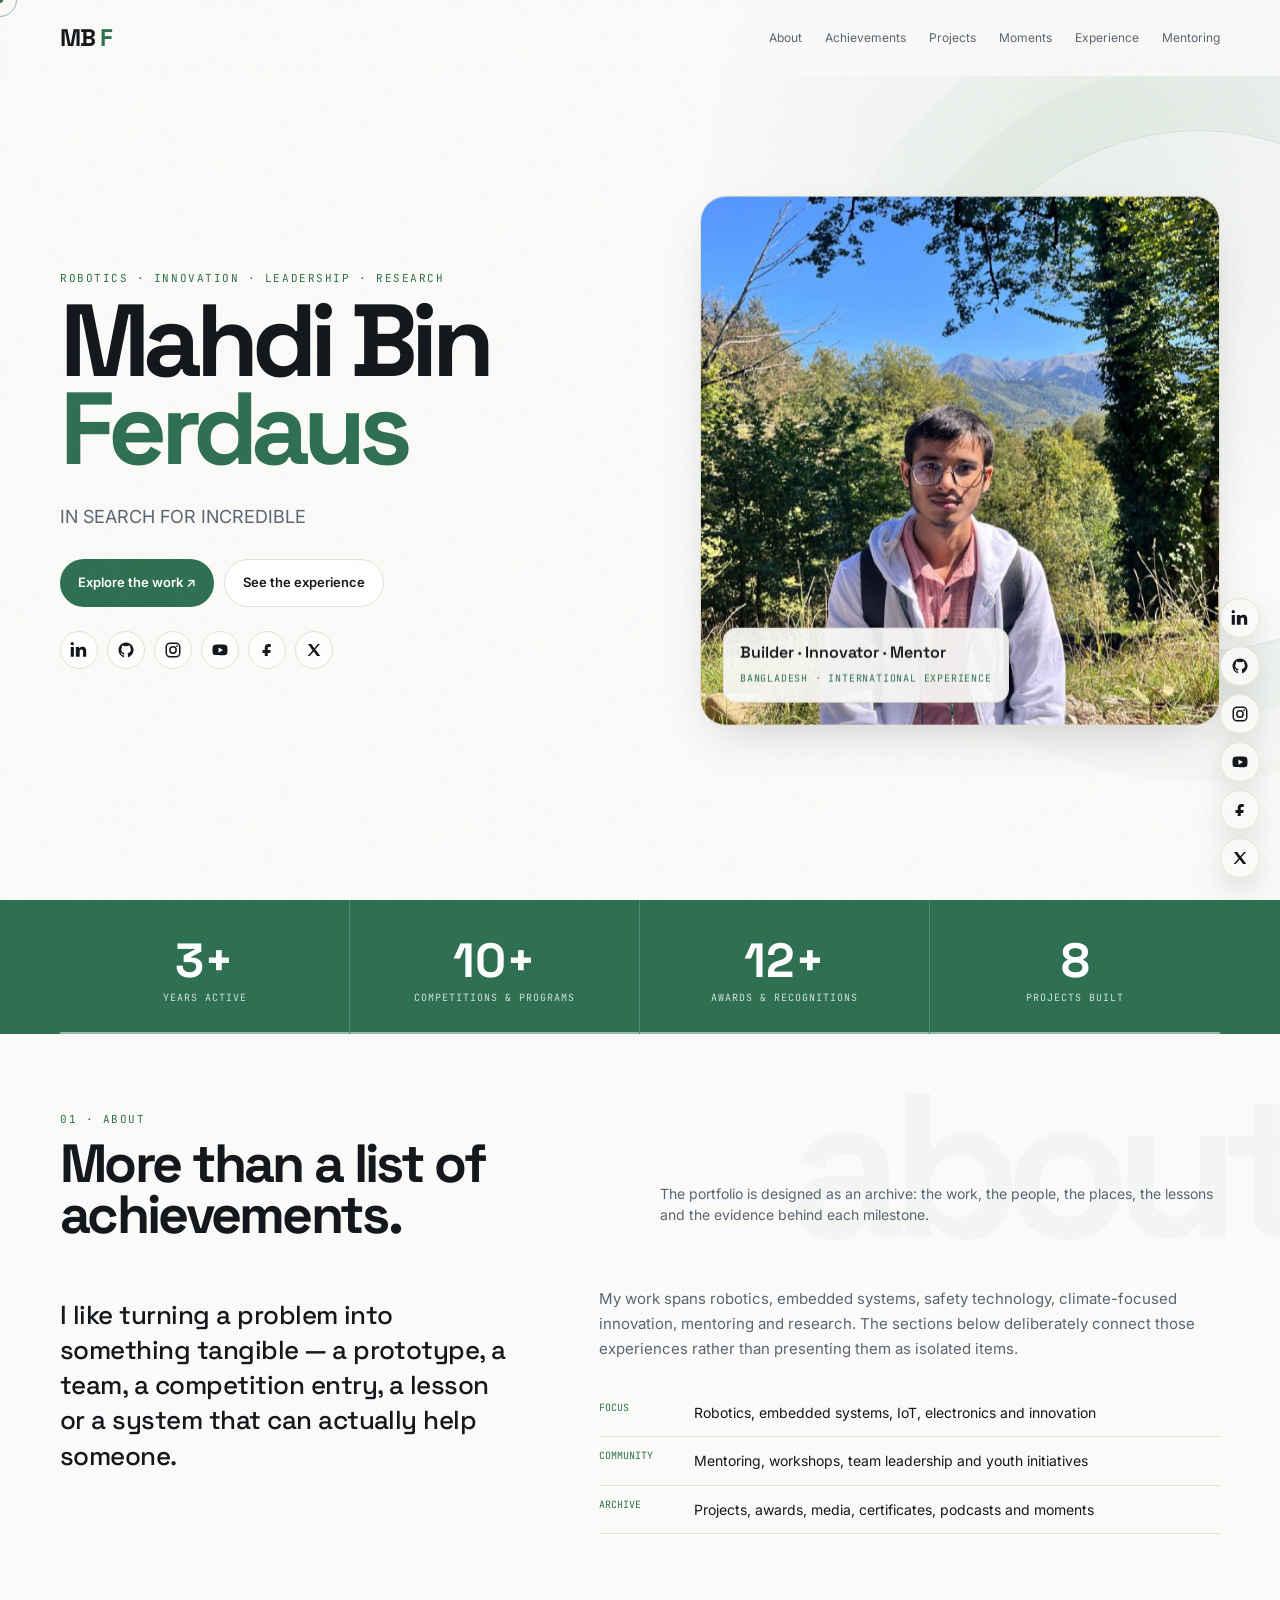
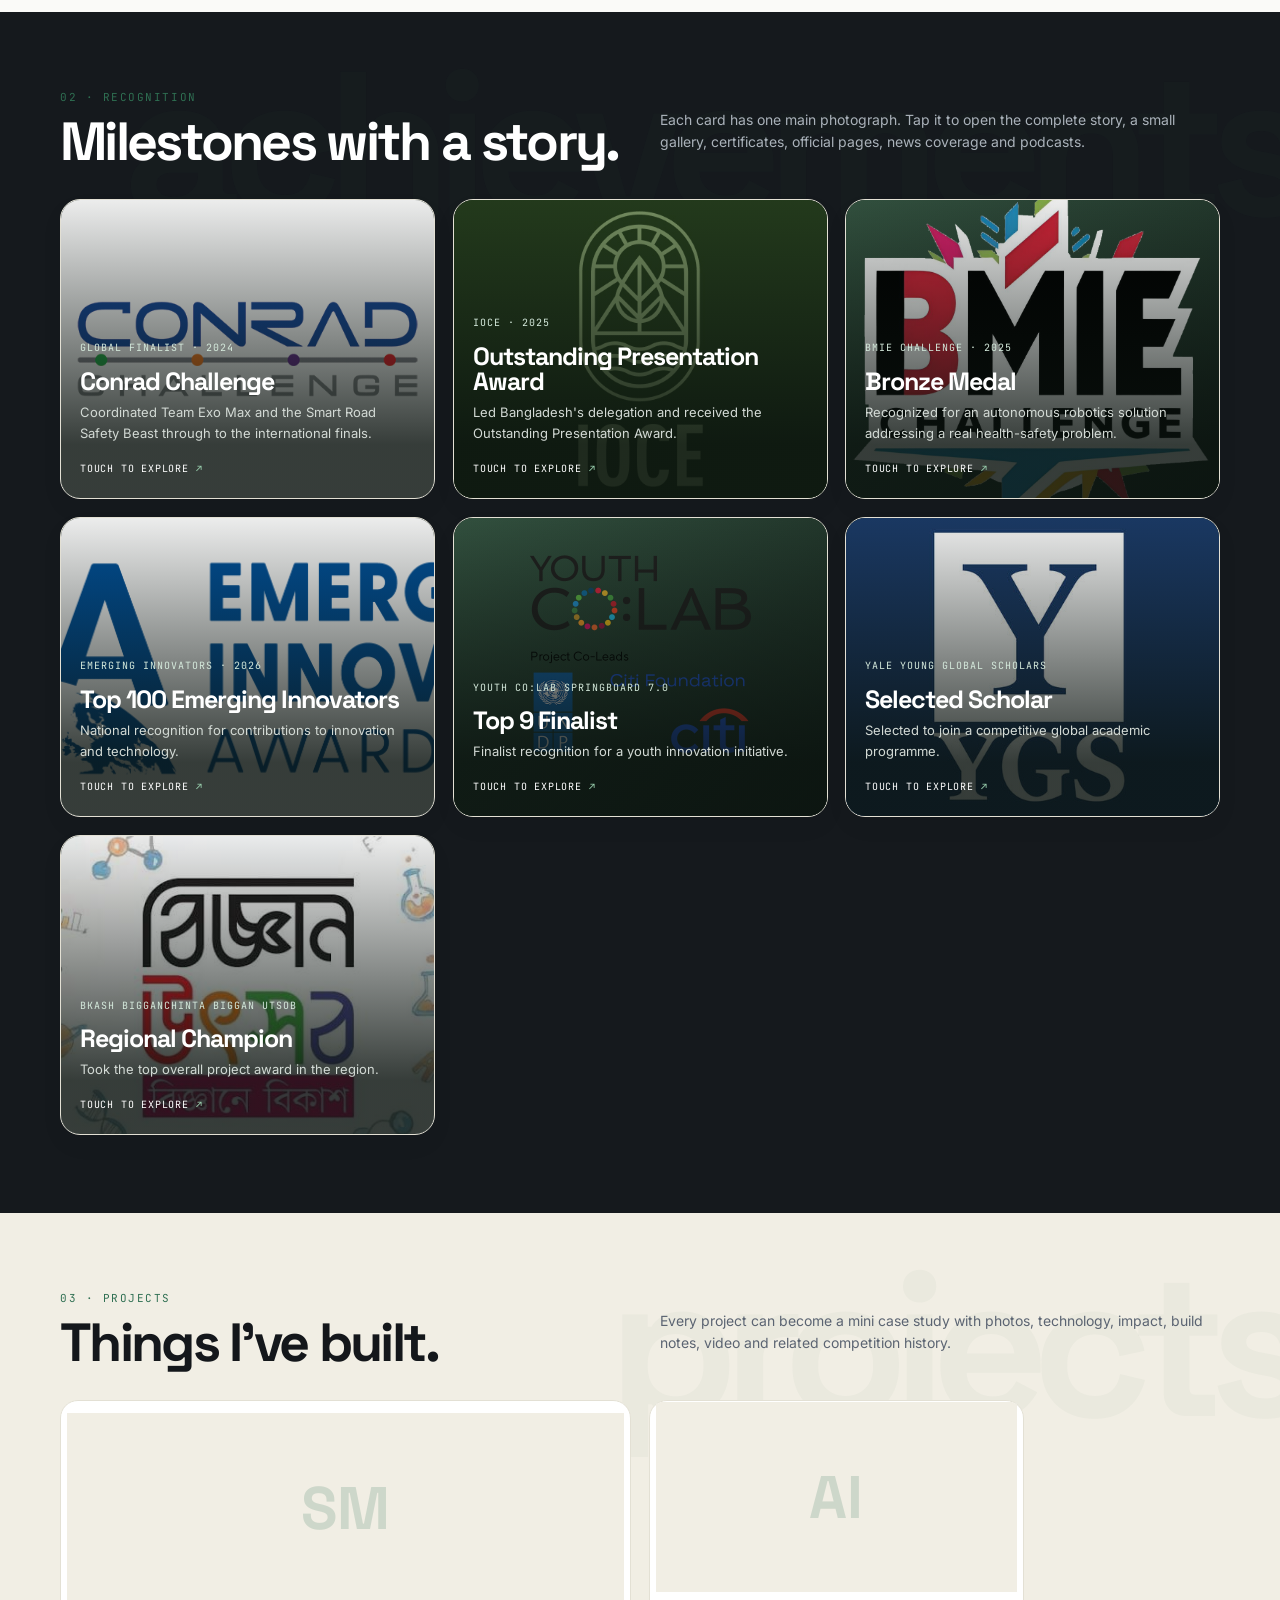
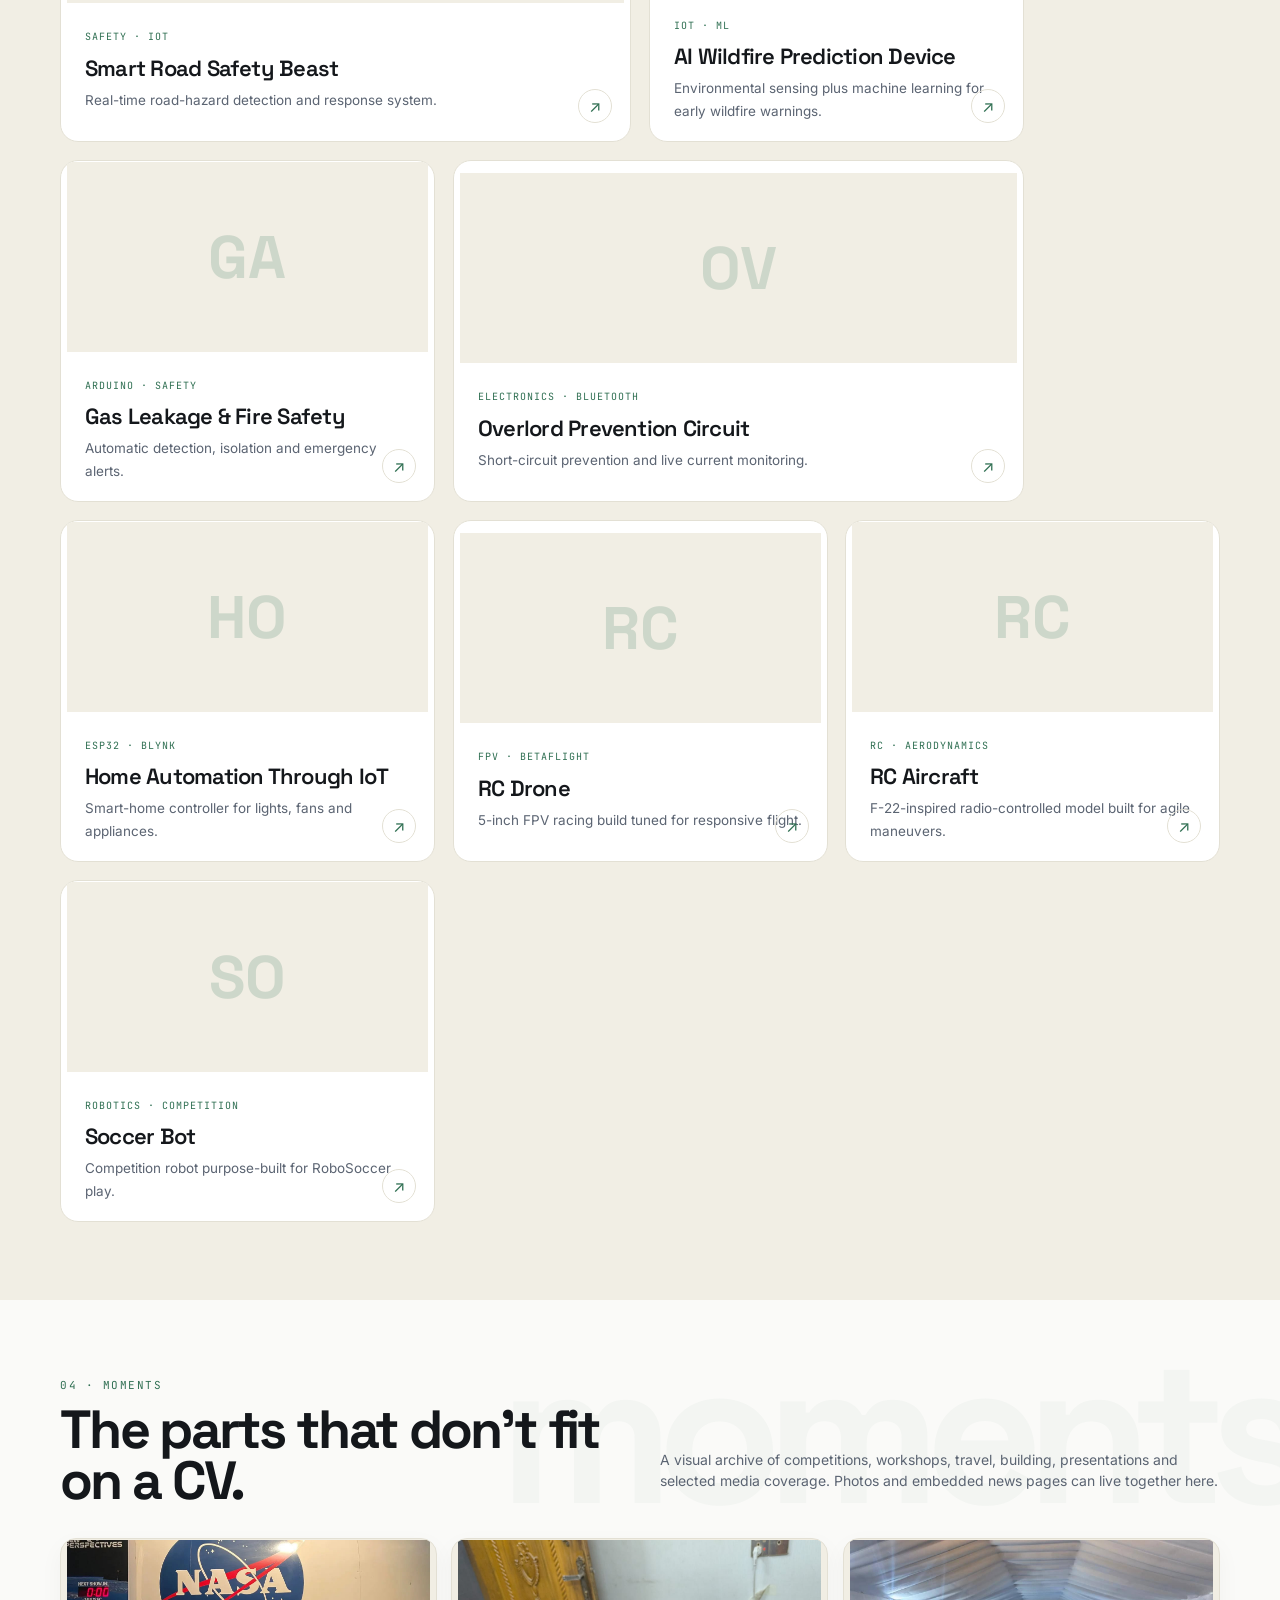
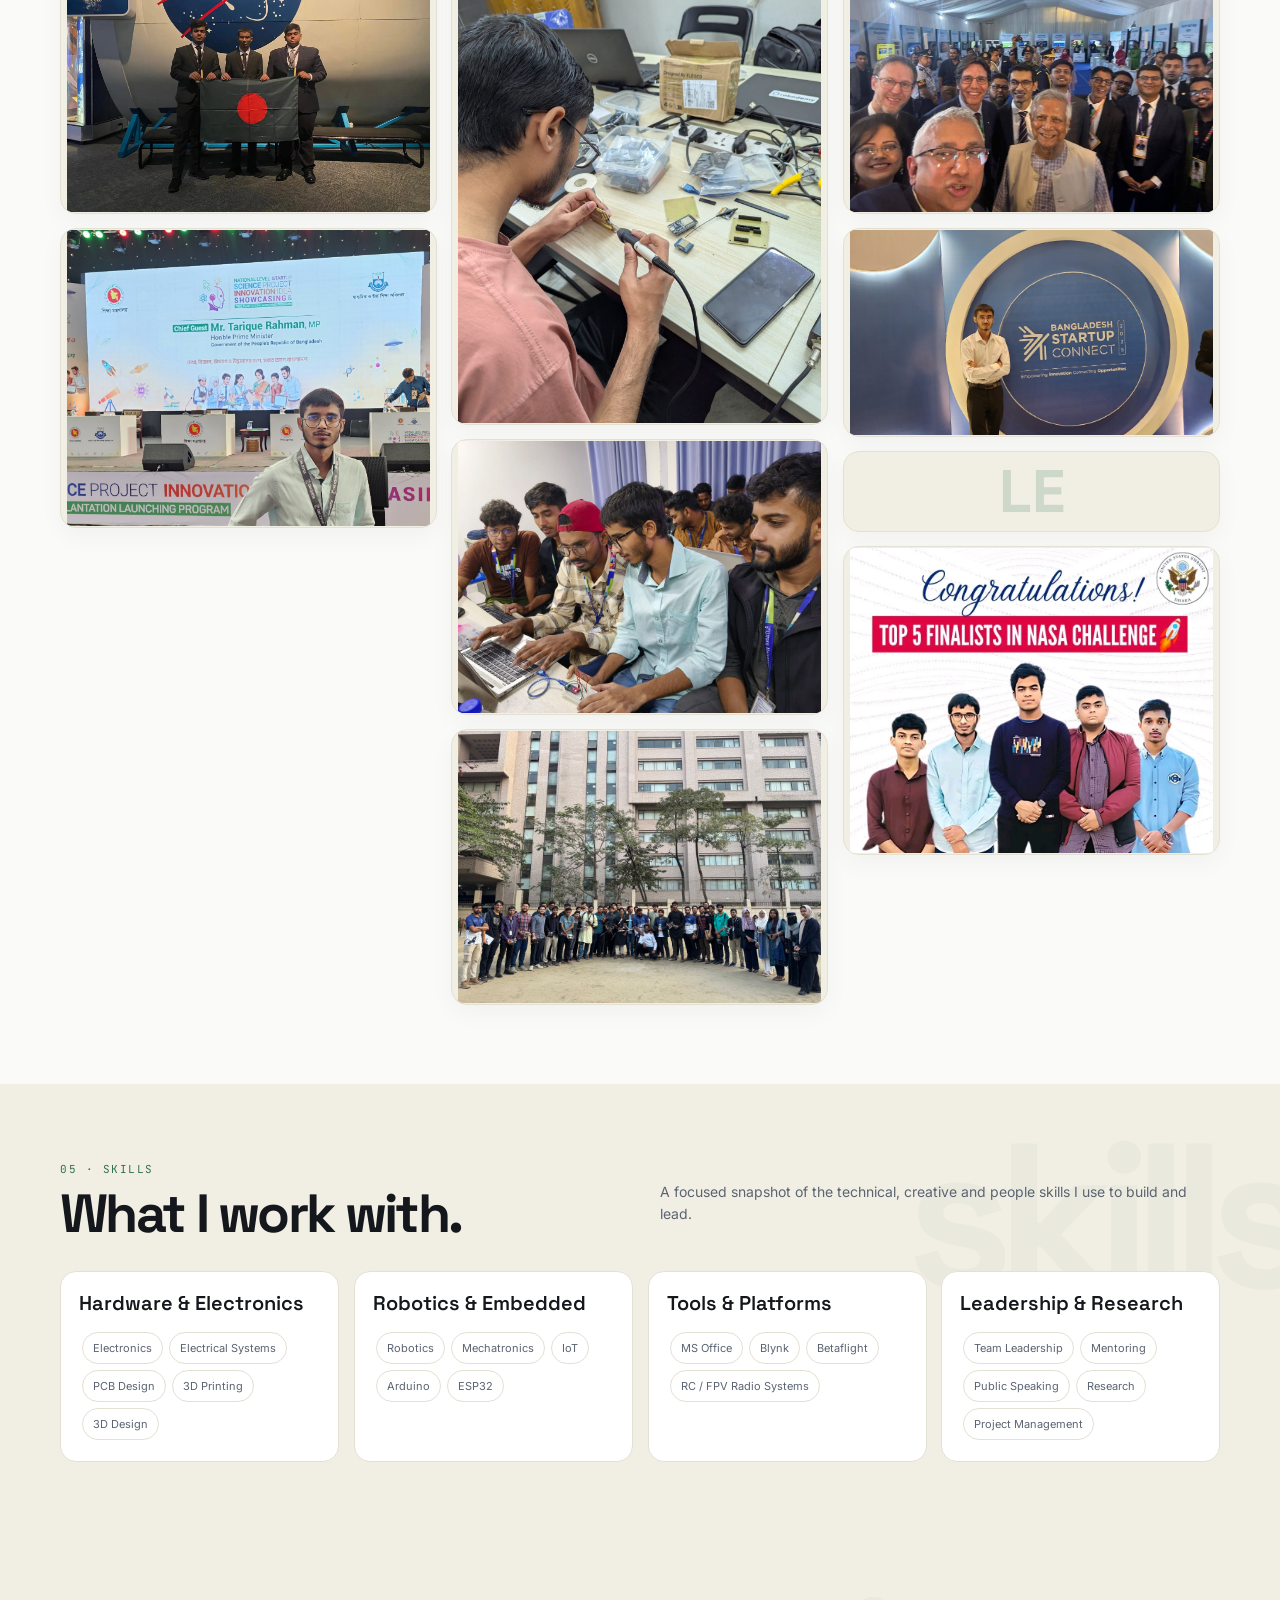
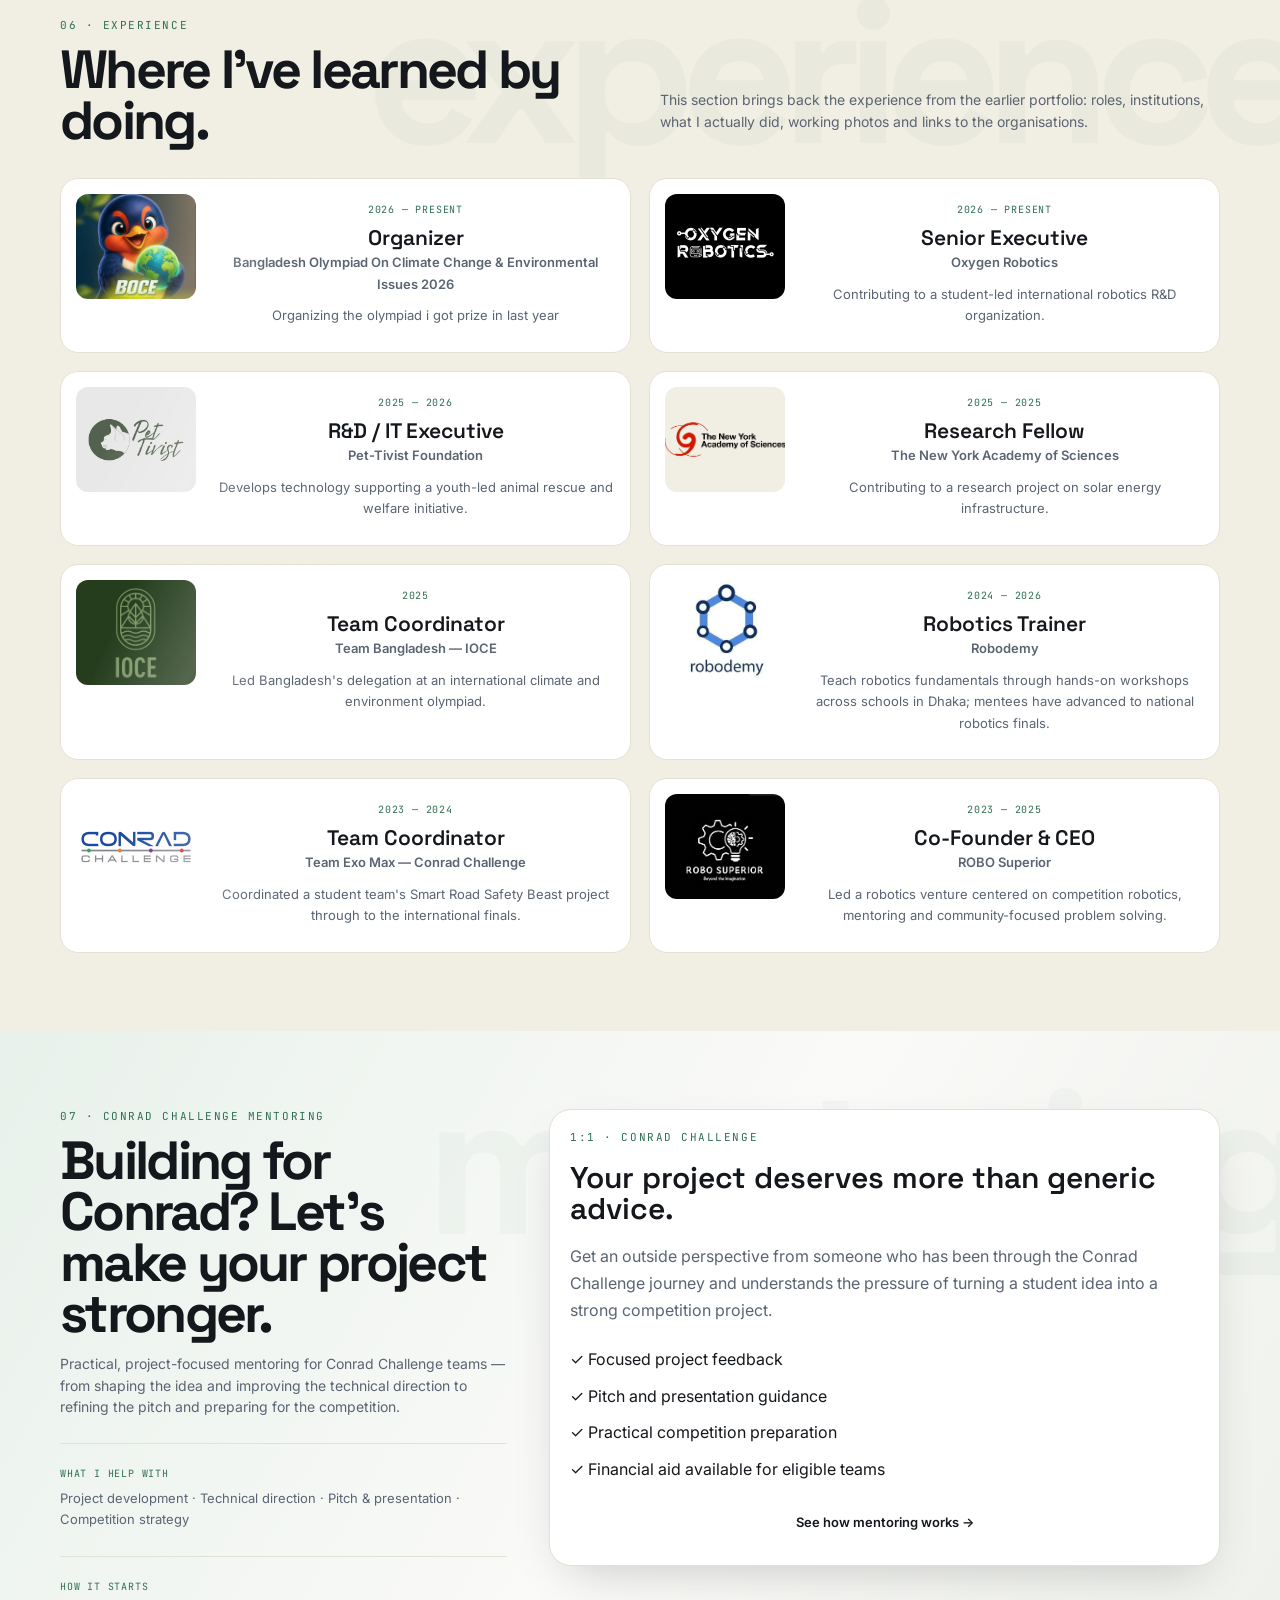
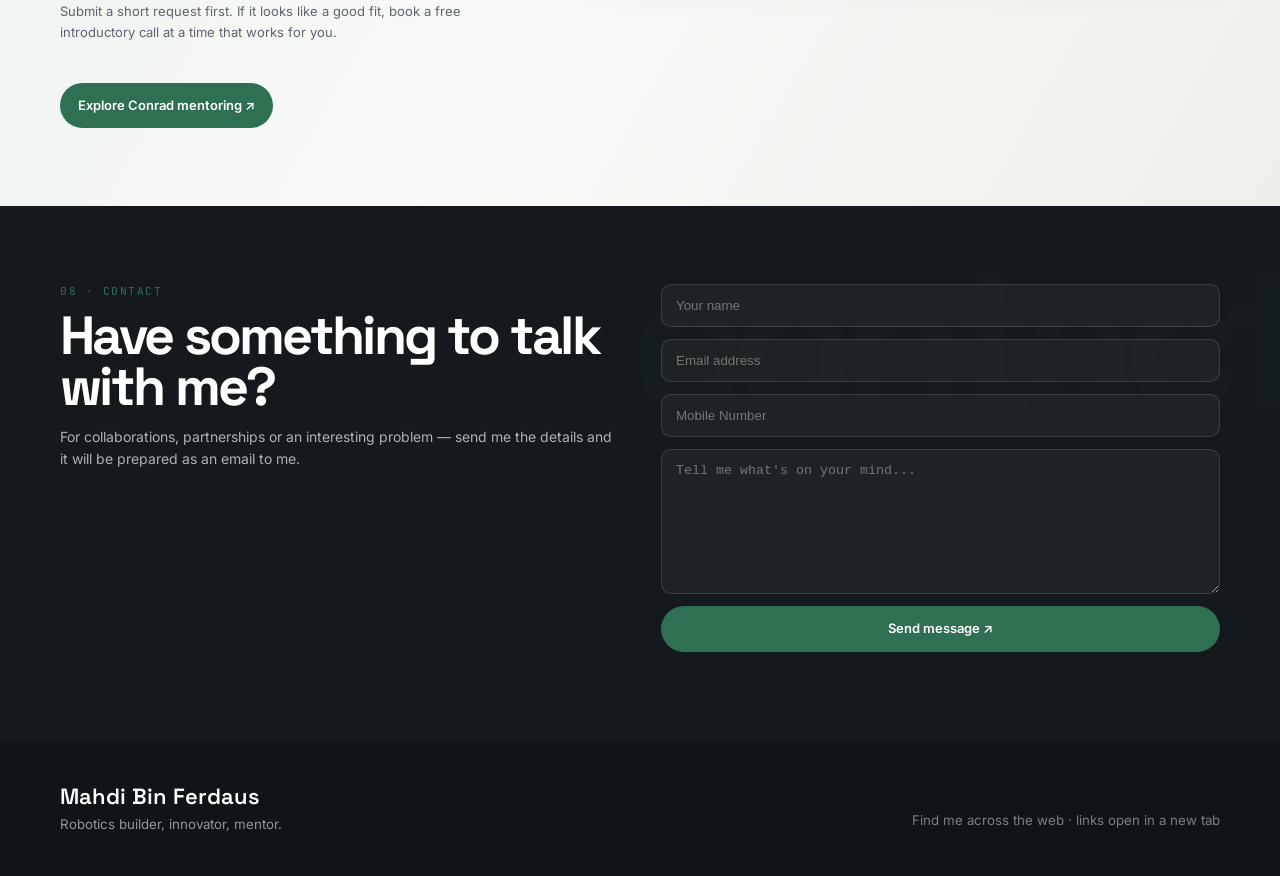
==== commit 186acca8: "Update image title for BIDA Summit 2025 and remove unused image file" ====
--- a/index.html
+++ b/index.html
@@ -3063,7 +3063,7 @@
         },
          {
             image:'images/Moment/07.jpg',
-            title:'Its judgement time',
+            title:'BIDA Summit 2025',
             story:'Write the personal story behind this photograph.',
             iframe:''
         },
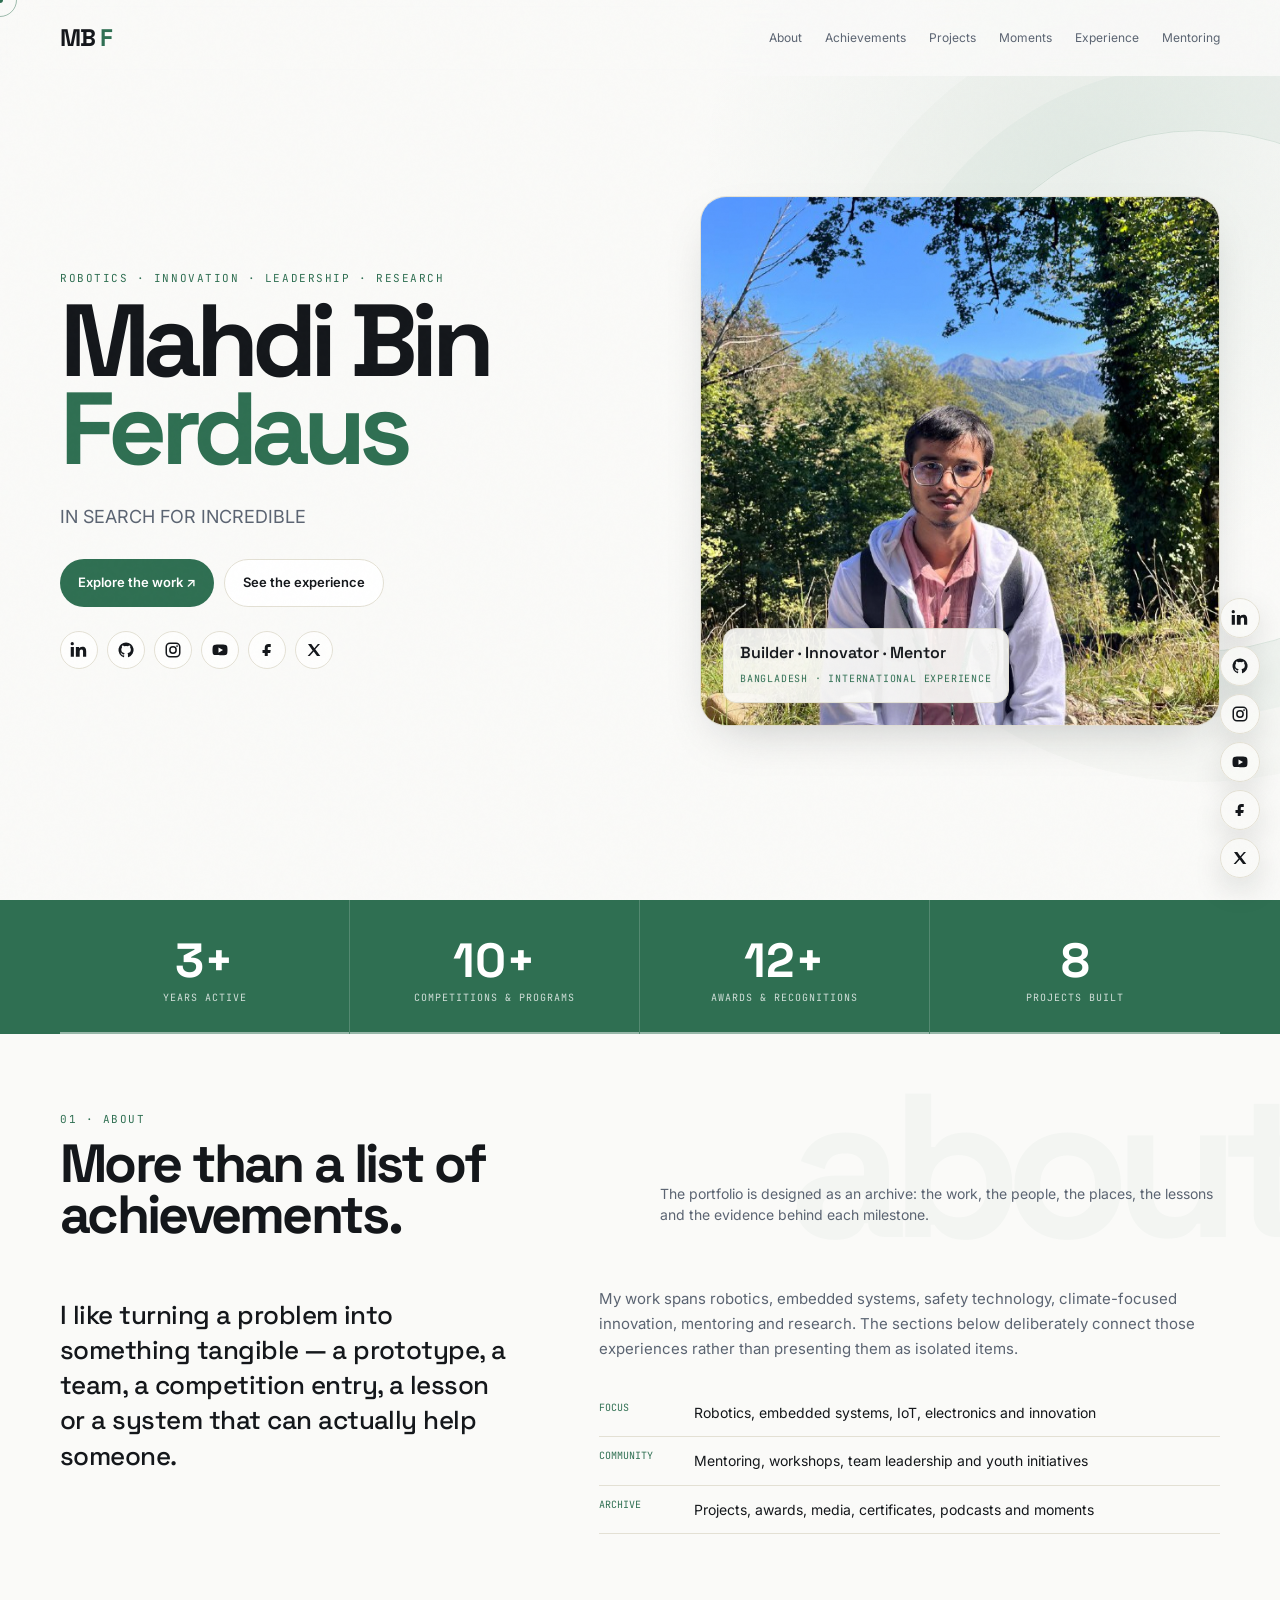
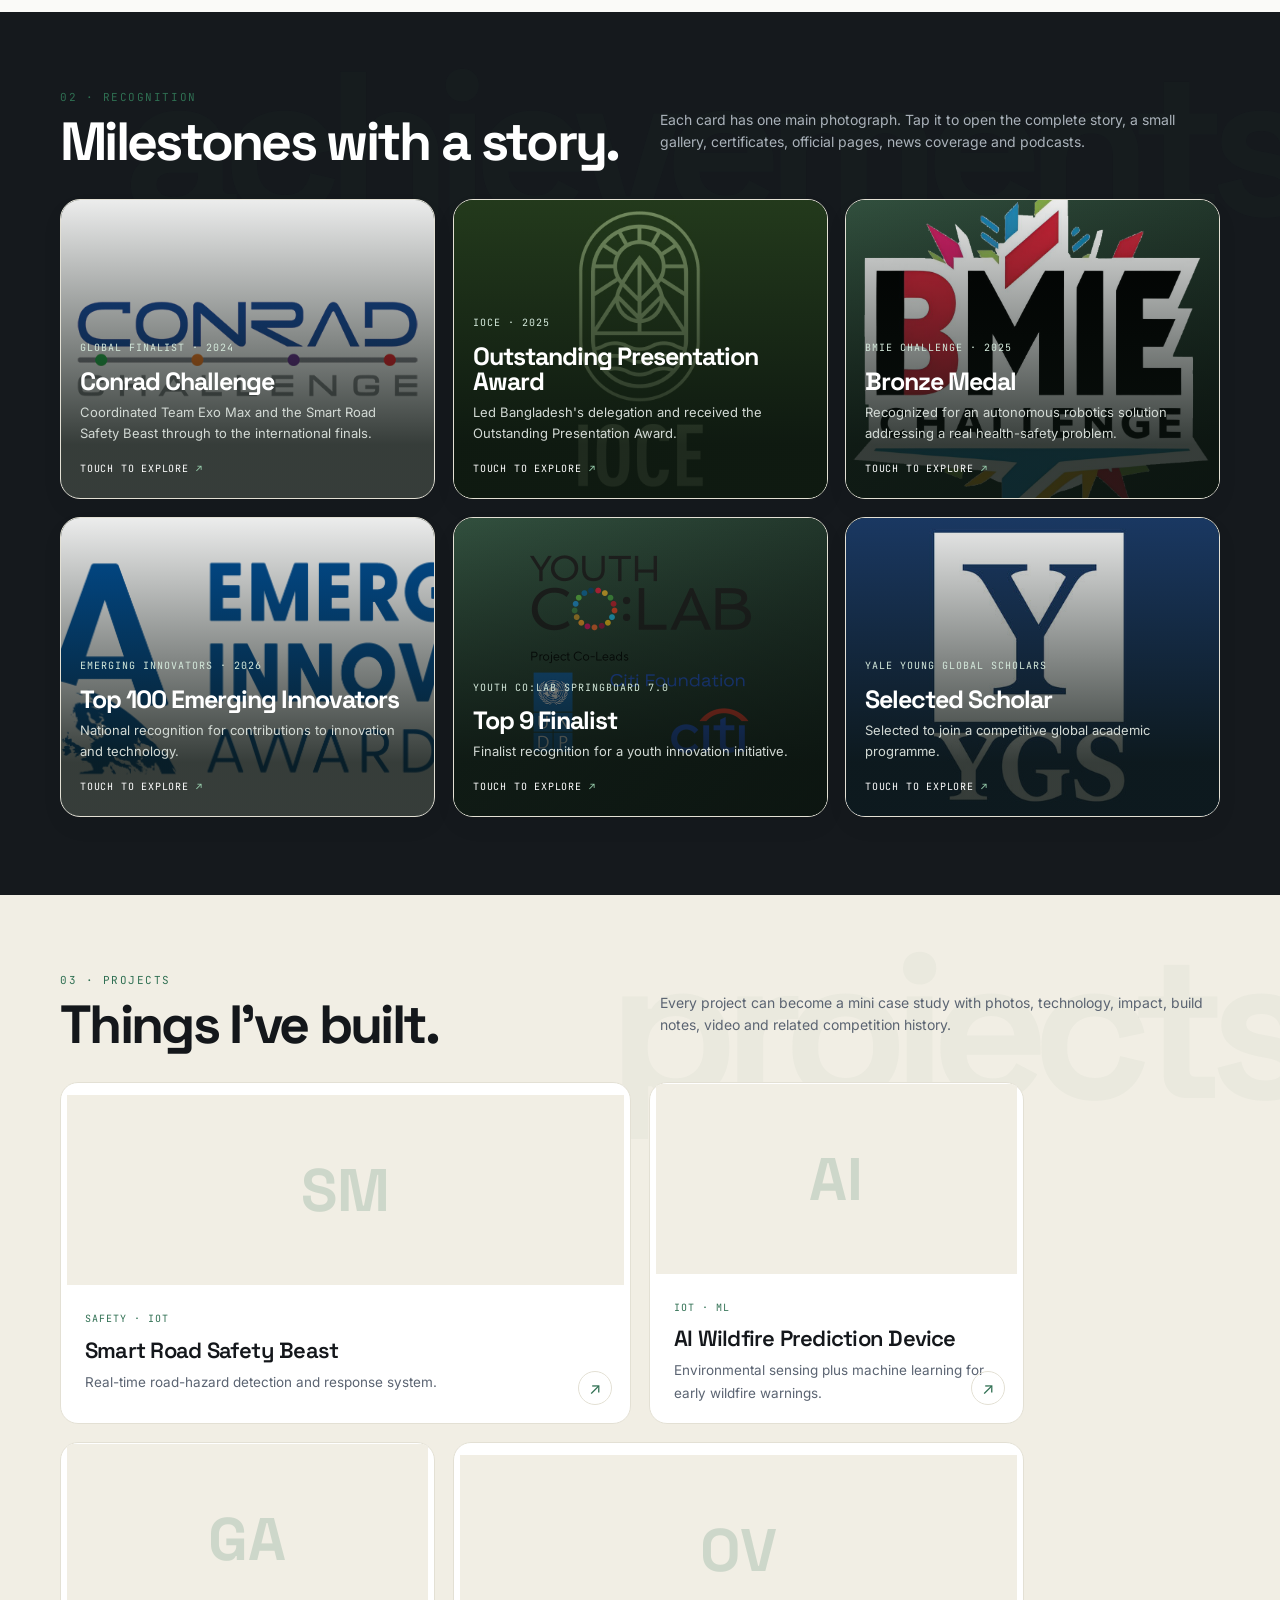
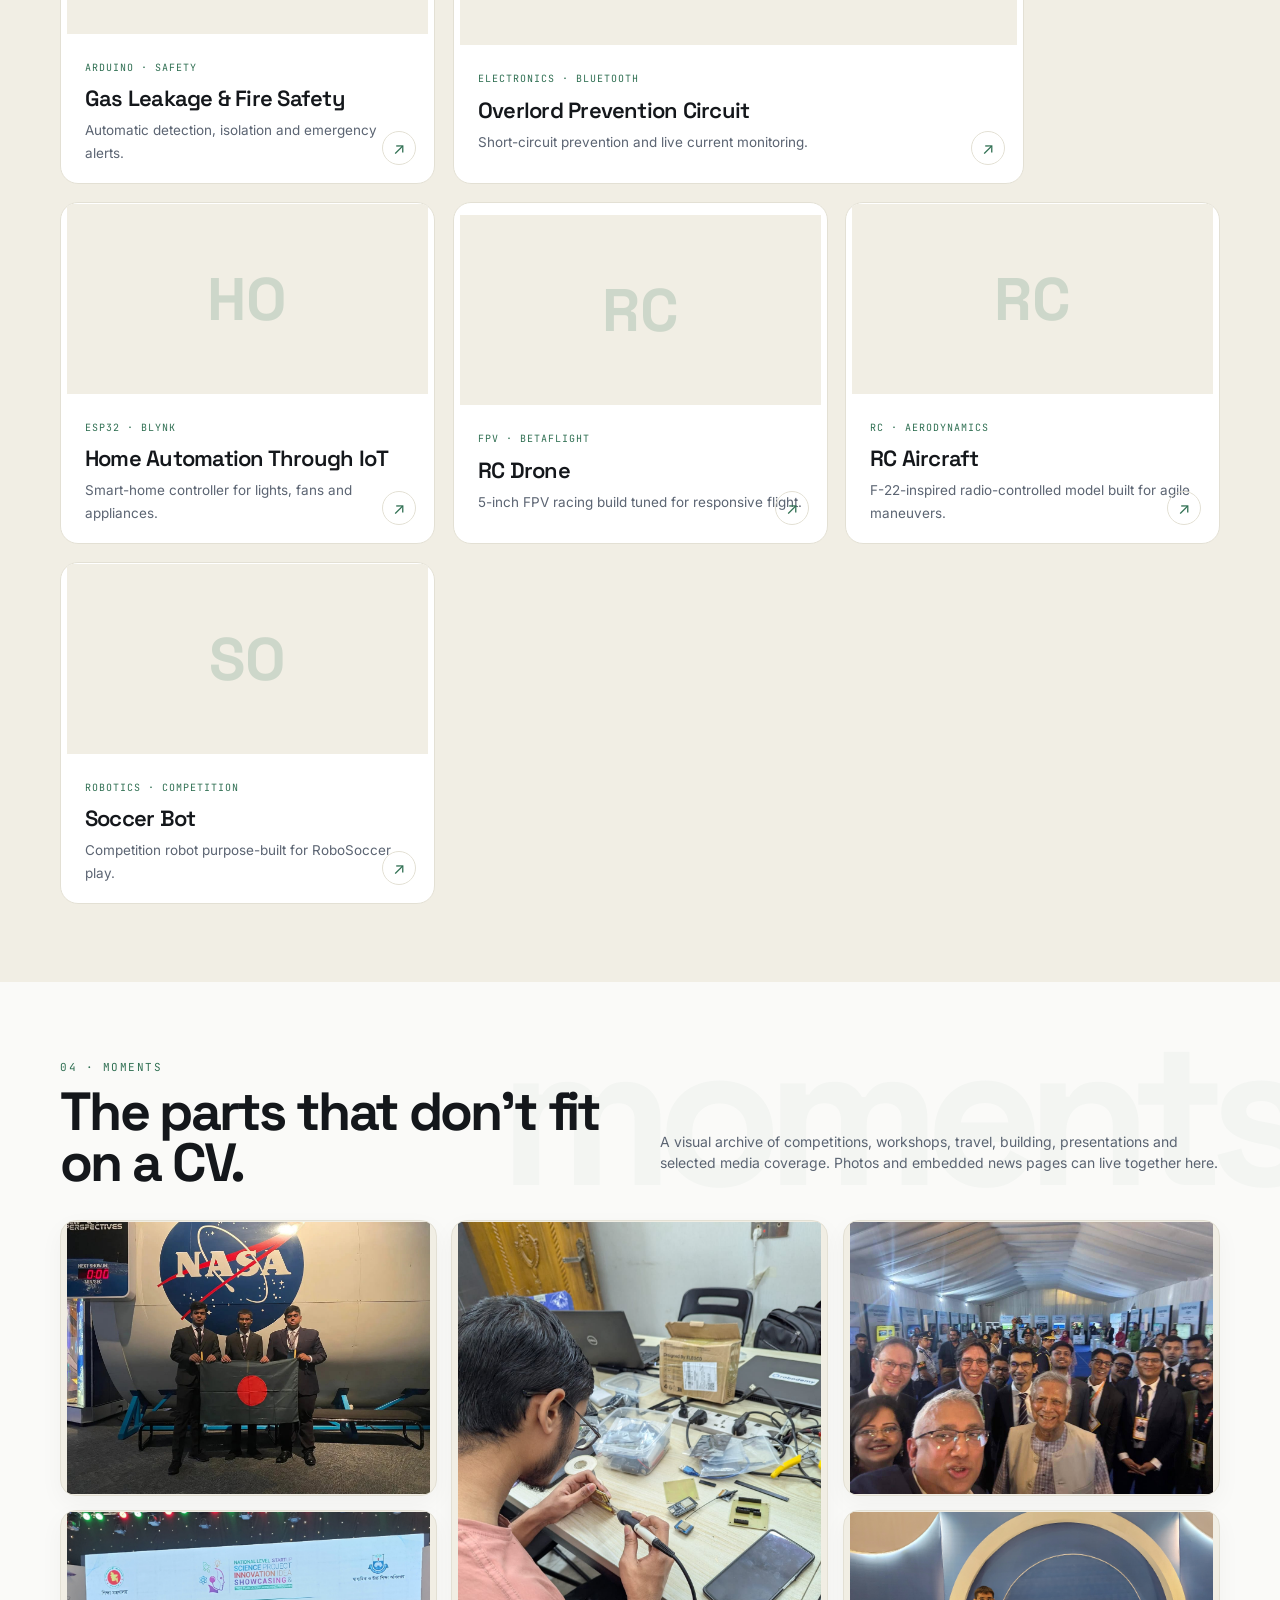
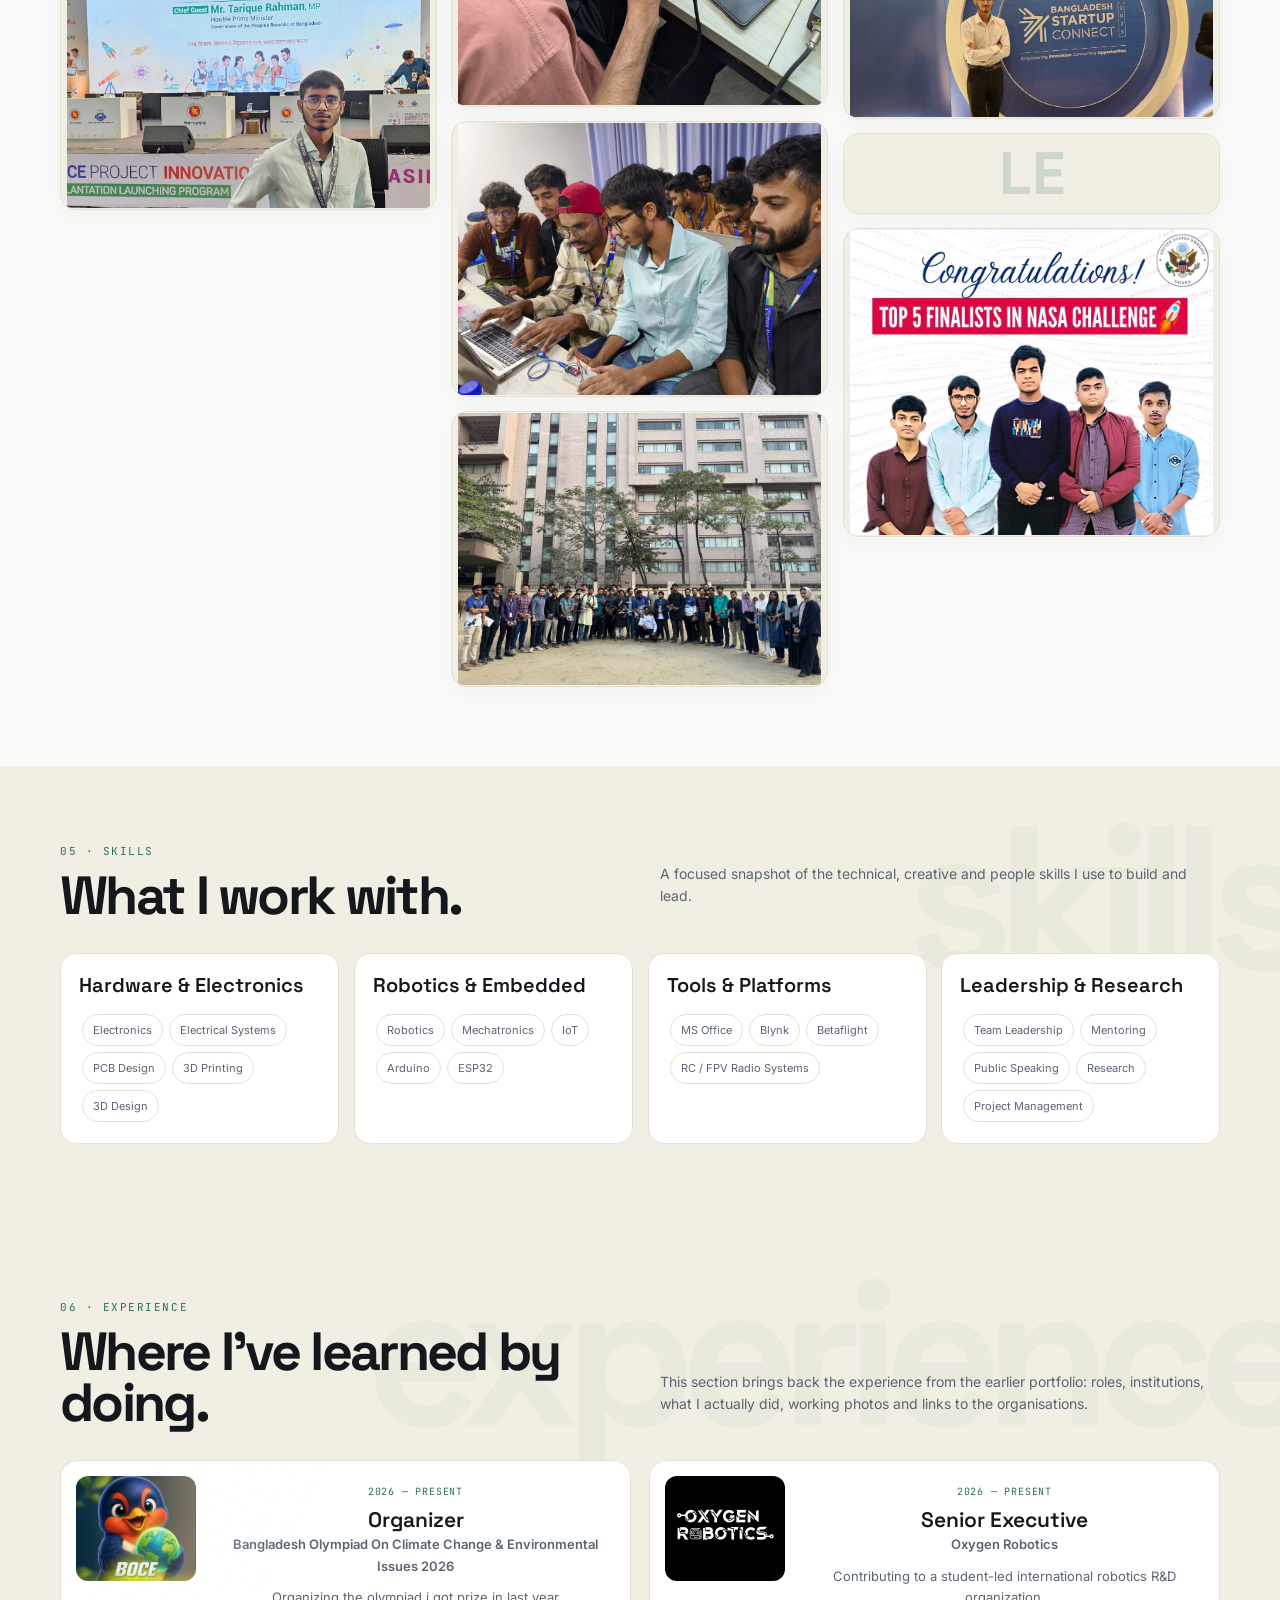
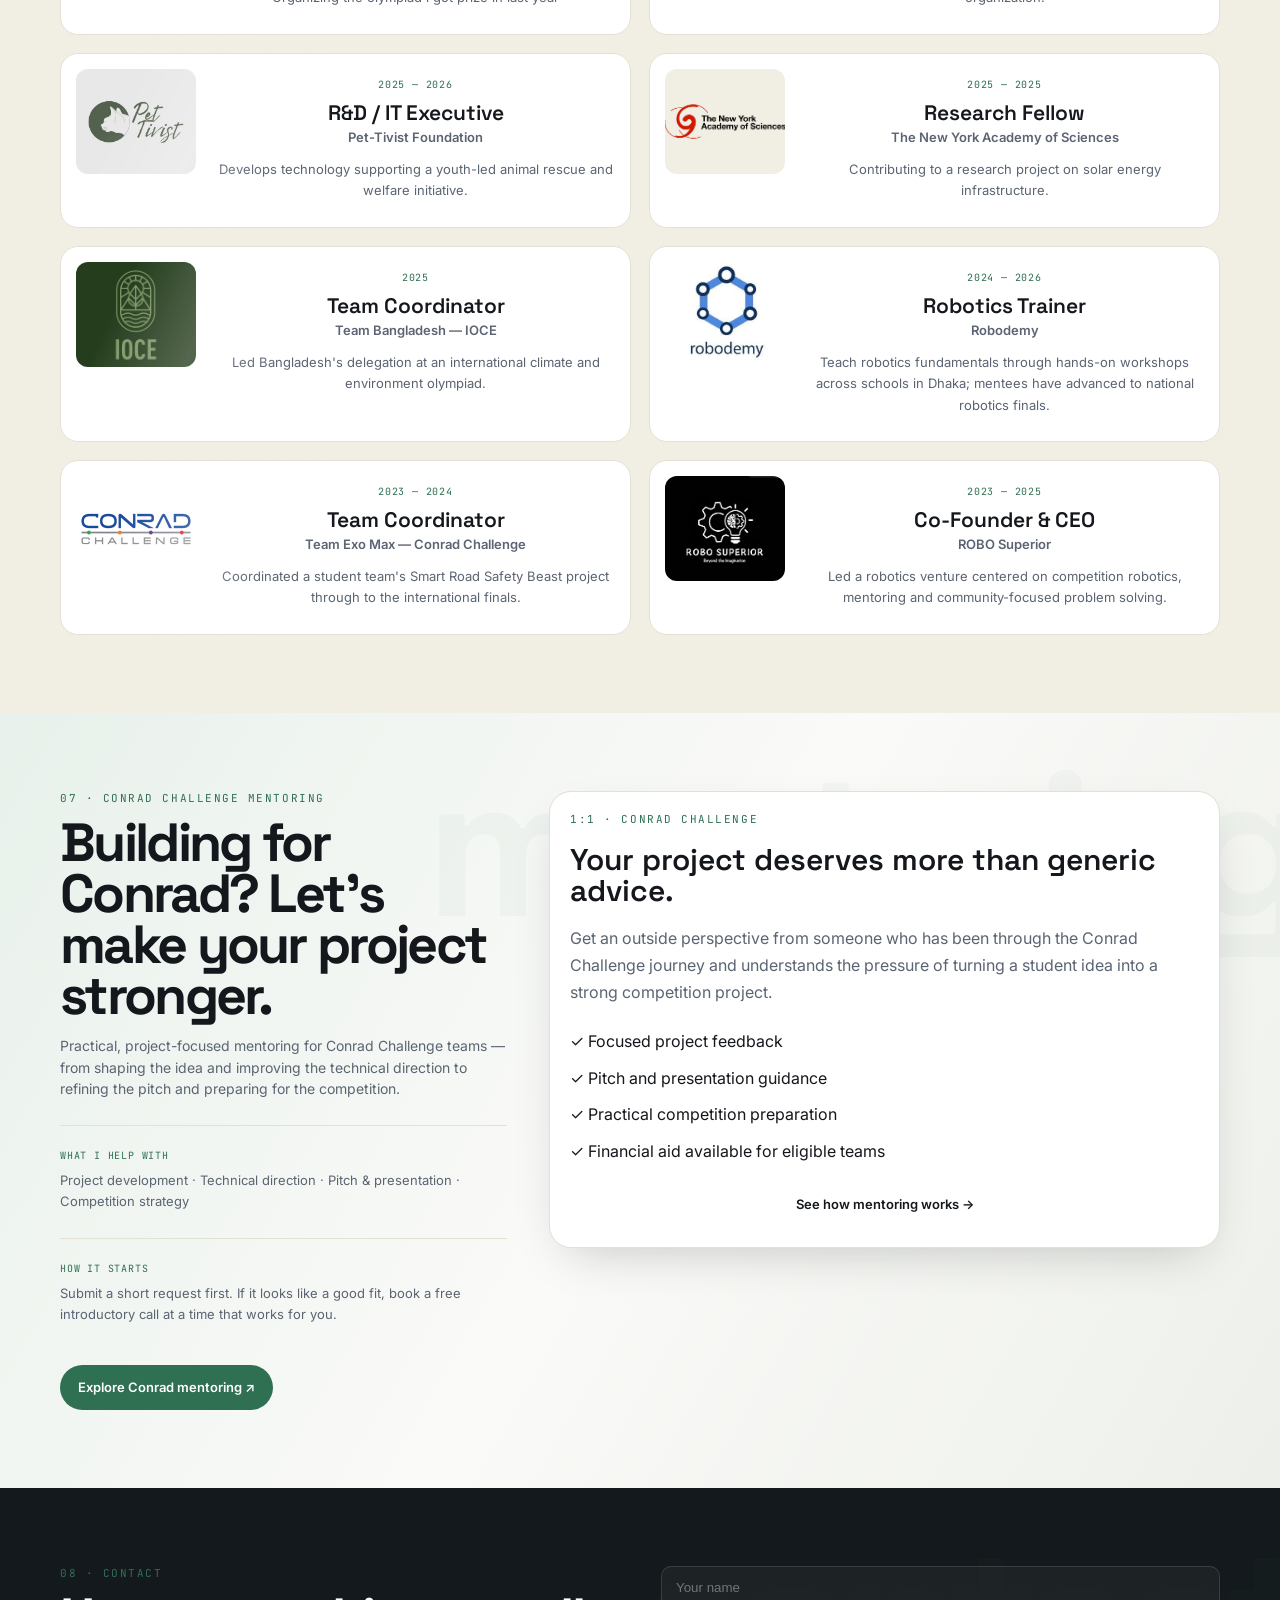
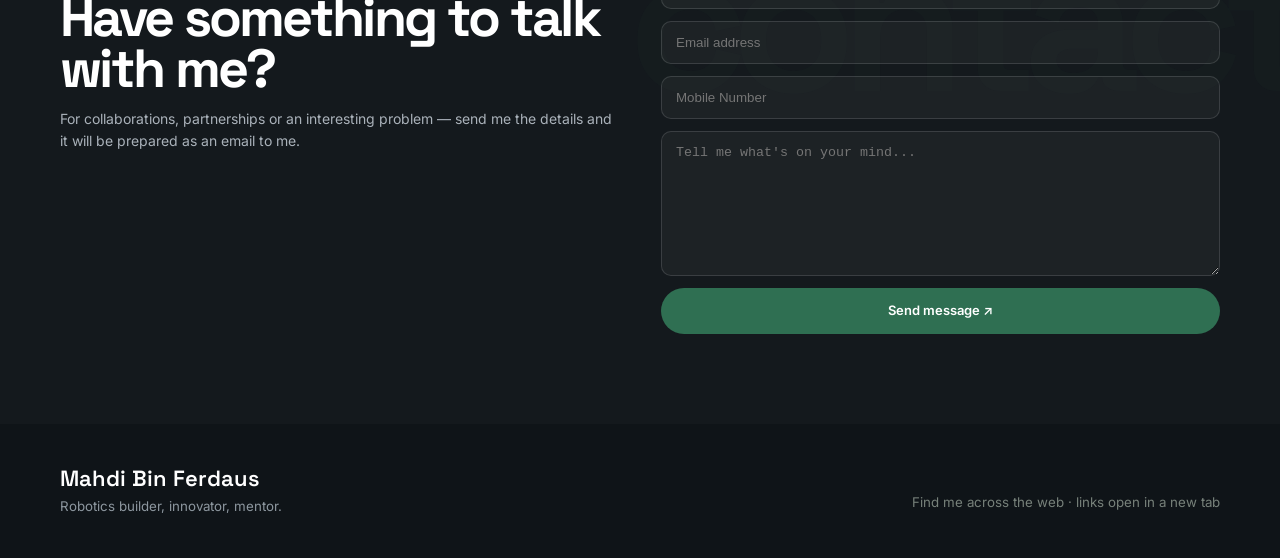
==== commit 0e37cd31: "Comment out Regional Champion achievement details for future reference" ====
--- a/index.html
+++ b/index.html
@@ -2775,52 +2775,52 @@
                 ]
             ],
         },
-        {
-            title:'Regional Champion',
-            mini:'Bkash BigganChinta Biggan Utsob',
-            desc:'Took the top overall project award in the region.',
-            image:'images/Achivements/BigganUtsob/logo.jpg',
-            gallery:[
-                'images/Achivements/BigganUtsob/01.jpg',
-                'images/Achivements/BigganUtsob/02.jpg',
-                'images/Achivements/BigganUtsob/03.jpg',
-                'images/Achivements/BigganUtsob/04.jpg',
-                'images/Achivements/BigganUtsob/05.jpg'
-            ],
-            galleryStories:[
-                '',
-                ''
-            ],
-            body:'The early competition chapter — useful for showing where the journey started before the larger international milestones.',
-            facts:[
-                [
-                    'Event',
-                    'Rajshahi Science & Innovation Fair'
-                ],
-                [
-                    'Recognition',
-                    'Regional Champion'
-                ],
-                [
-                    'Year',
-                    '2022'
-                ],
-                [
-                    'Area',
-                    'Science & Innovation'
-                ]
-            ],
-            links:[
-                [
-                    'Event website',
-                    'https://www.bigganchinta.com/topic/%E0%A6%AC%E0%A6%BF%E0%A6%9C%E0%A7%8D%E0%A6%9E%E0%A6%BE%E0%A6%A8-%E0%A6%89%E0%A7%8E%E0%A6%B8%E0%A6%AC-%E0%A6%AC%E0%A6%BF%E0%A6%9C%E0%A7%8D%E0%A6%9E%E0%A6%BE%E0%A6%A8%E0%A6%9A%E0%A6%BF%E0%A6%A8%E0%A7%8D%E0%A6%A4%E0%A6%BE'
-                ],
-                [
-                    'Certificate',
-                    ''
-                ],
-            ],
-        }
+        // {
+        //     title:'Regional Champion',
+        //     mini:'Bkash BigganChinta Biggan Utsob',
+        //     desc:'Took the top overall project award in the region.',
+        //     image:'images/Achivements/BigganUtsob/logo.jpg',
+        //     gallery:[
+        //         'images/Achivements/BigganUtsob/01.jpg',
+        //         'images/Achivements/BigganUtsob/02.jpg',
+        //         'images/Achivements/BigganUtsob/03.jpg',
+        //         'images/Achivements/BigganUtsob/04.jpg',
+        //         'images/Achivements/BigganUtsob/05.jpg'
+        //     ],
+        //     galleryStories:[
+        //         '',
+        //         ''
+        //     ],
+        //     body:'The early competition chapter — useful for showing where the journey started before the larger international milestones.',
+        //     facts:[
+        //         [
+        //             'Event',
+        //             'Rajshahi Science & Innovation Fair'
+        //         ],
+        //         [
+        //             'Recognition',
+        //             'Regional Champion'
+        //         ],
+        //         [
+        //             'Year',
+        //             '2022'
+        //         ],
+        //         [
+        //             'Area',
+        //             'Science & Innovation'
+        //         ]
+        //     ],
+        //     links:[
+        //         [
+        //             'Event website',
+        //             'https://www.bigganchinta.com/topic/%E0%A6%AC%E0%A6%BF%E0%A6%9C%E0%A7%8D%E0%A6%9E%E0%A6%BE%E0%A6%A8-%E0%A6%89%E0%A7%8E%E0%A6%B8%E0%A6%AC-%E0%A6%AC%E0%A6%BF%E0%A6%9C%E0%A7%8D%E0%A6%9E%E0%A6%BE%E0%A6%A8%E0%A6%9A%E0%A6%BF%E0%A6%A8%E0%A7%8D%E0%A6%A4%E0%A6%BE'
+        //         ],
+        //         [
+        //             'Certificate',
+        //             ''
+        //         ],
+        //     ],
+        // }
     ],
     projects:[
         {
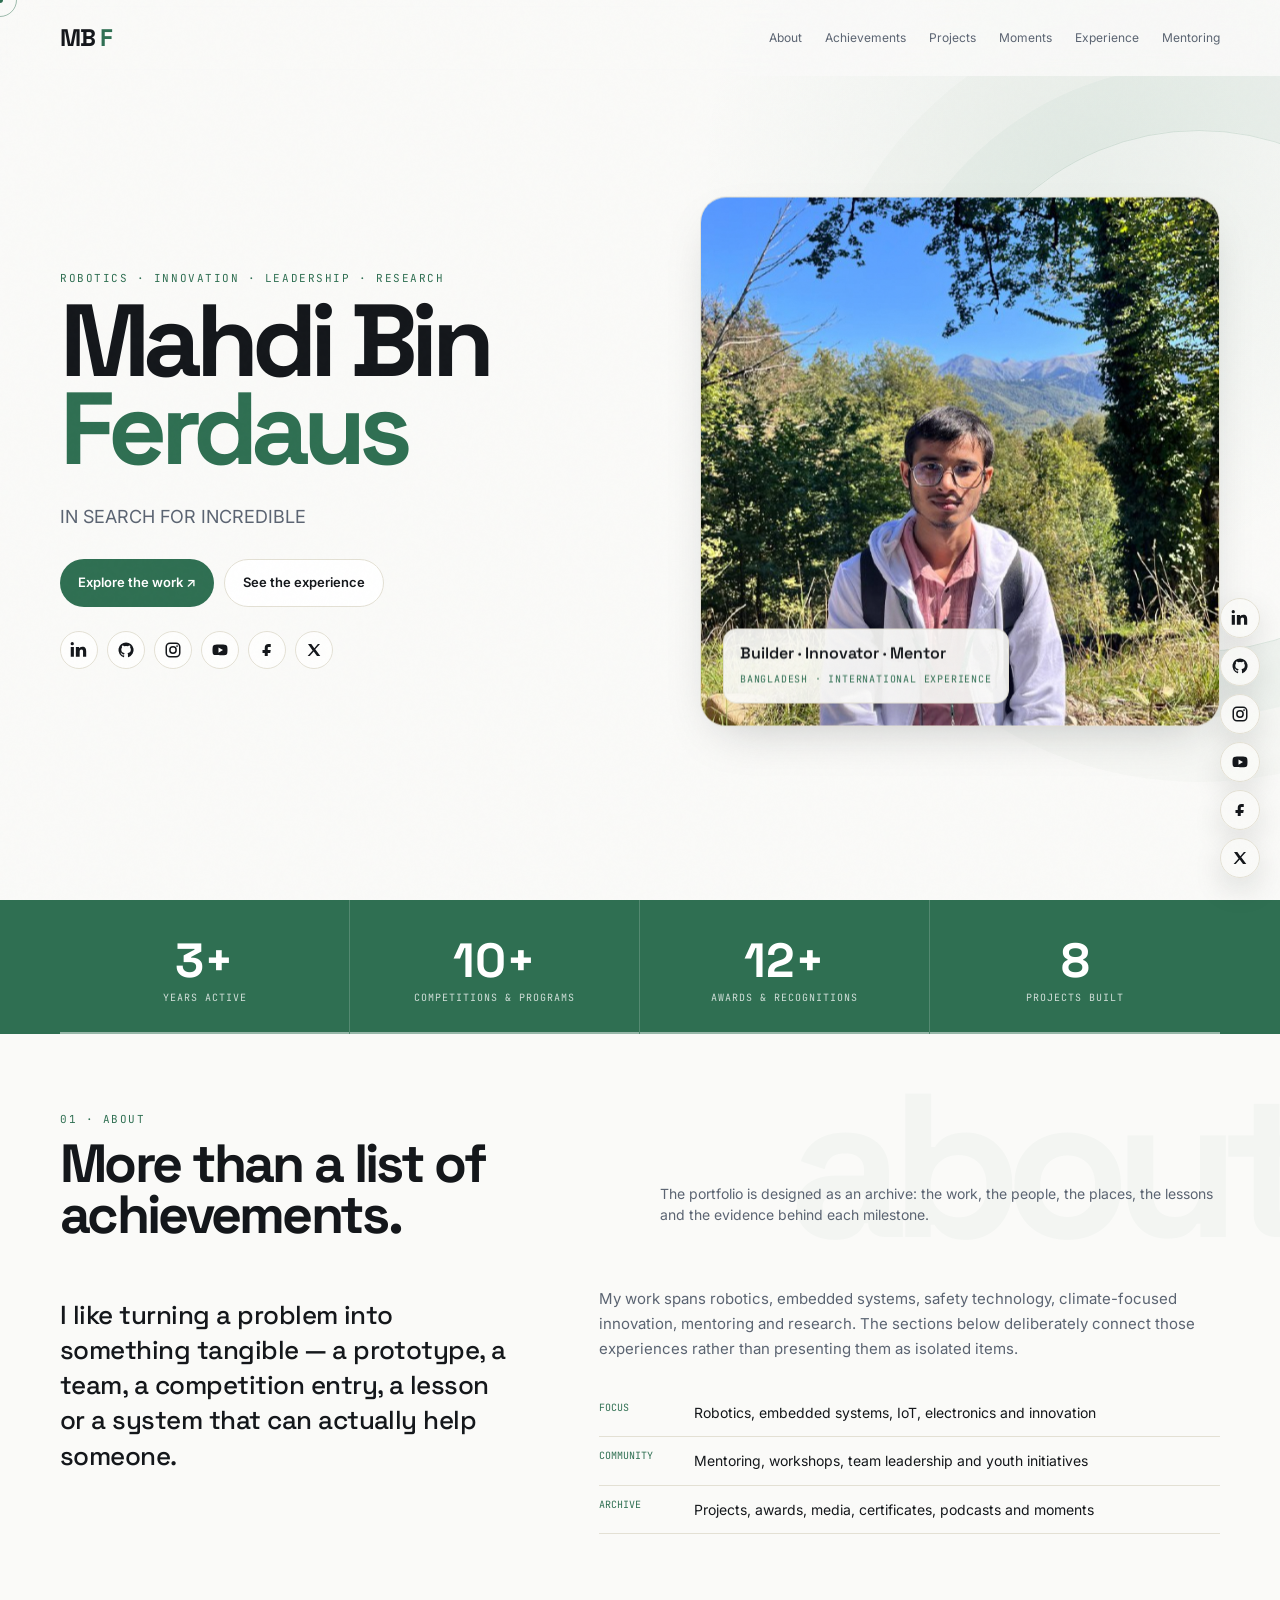
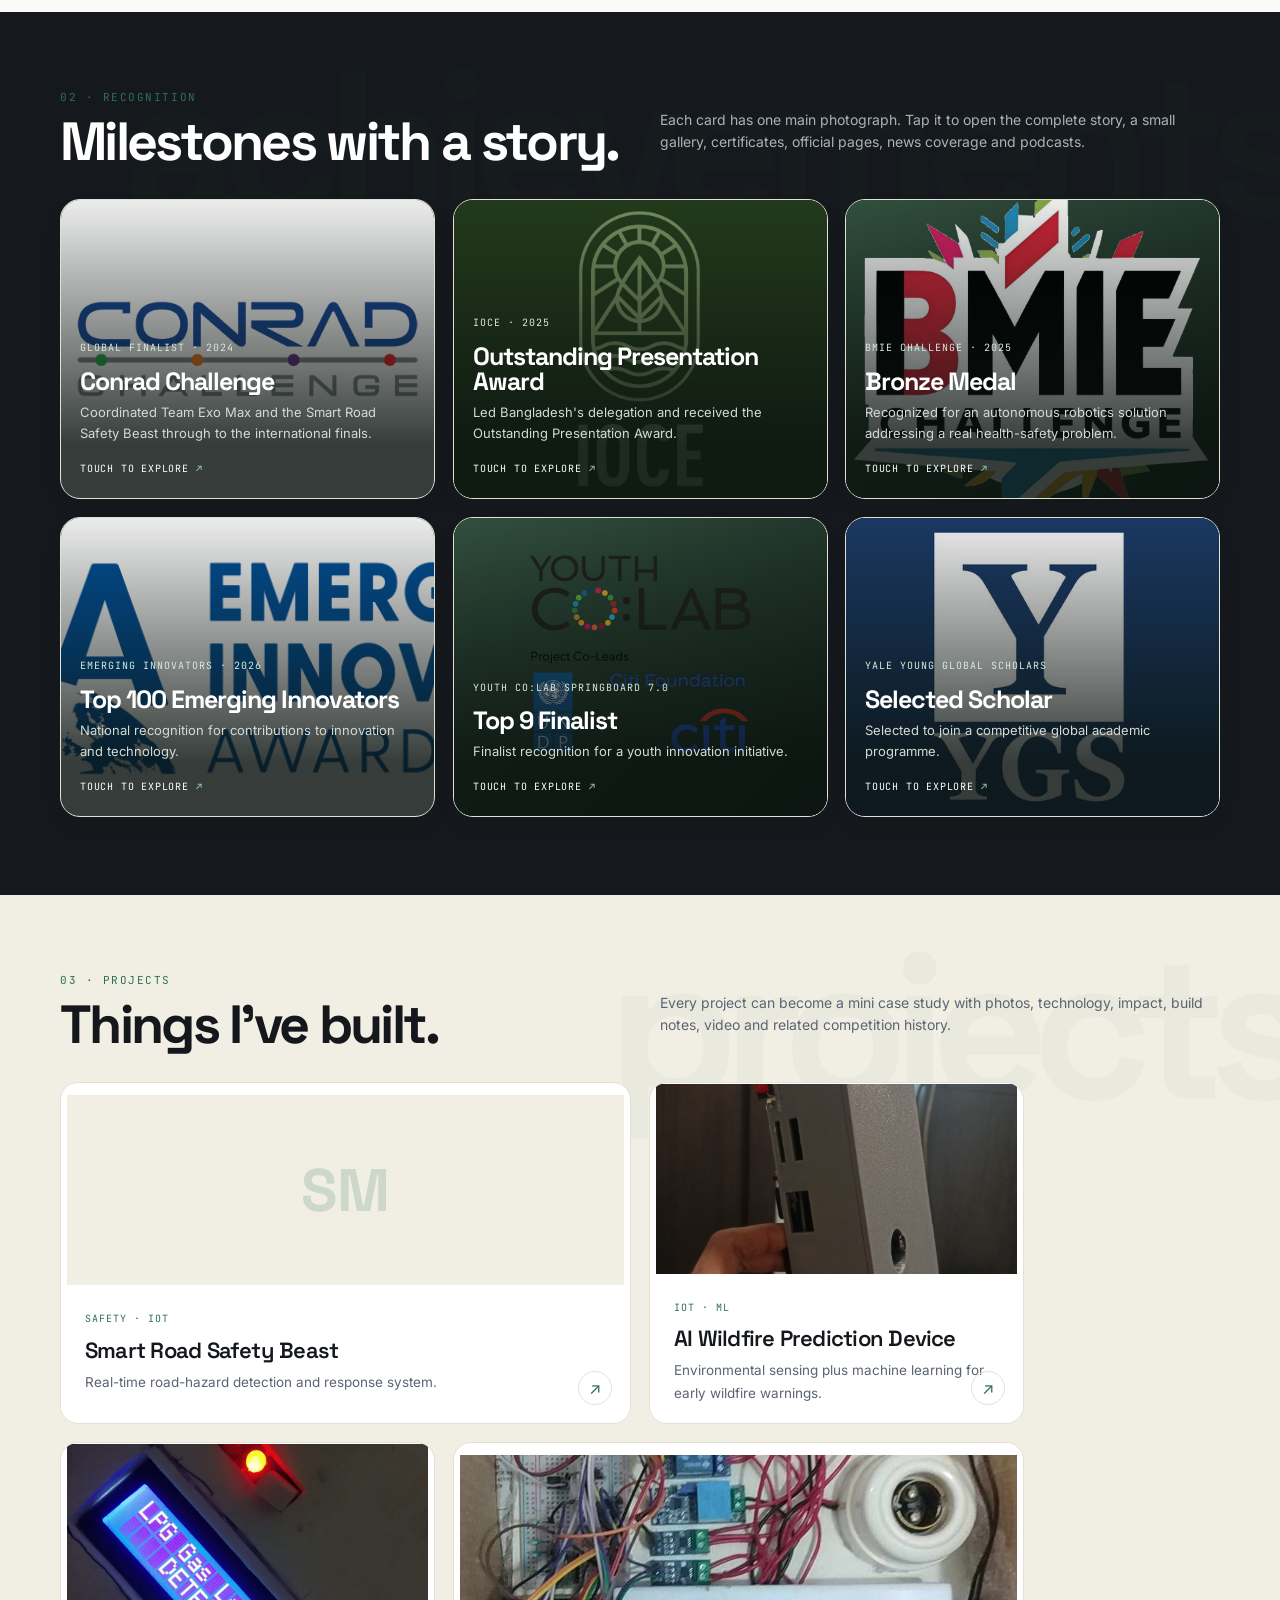
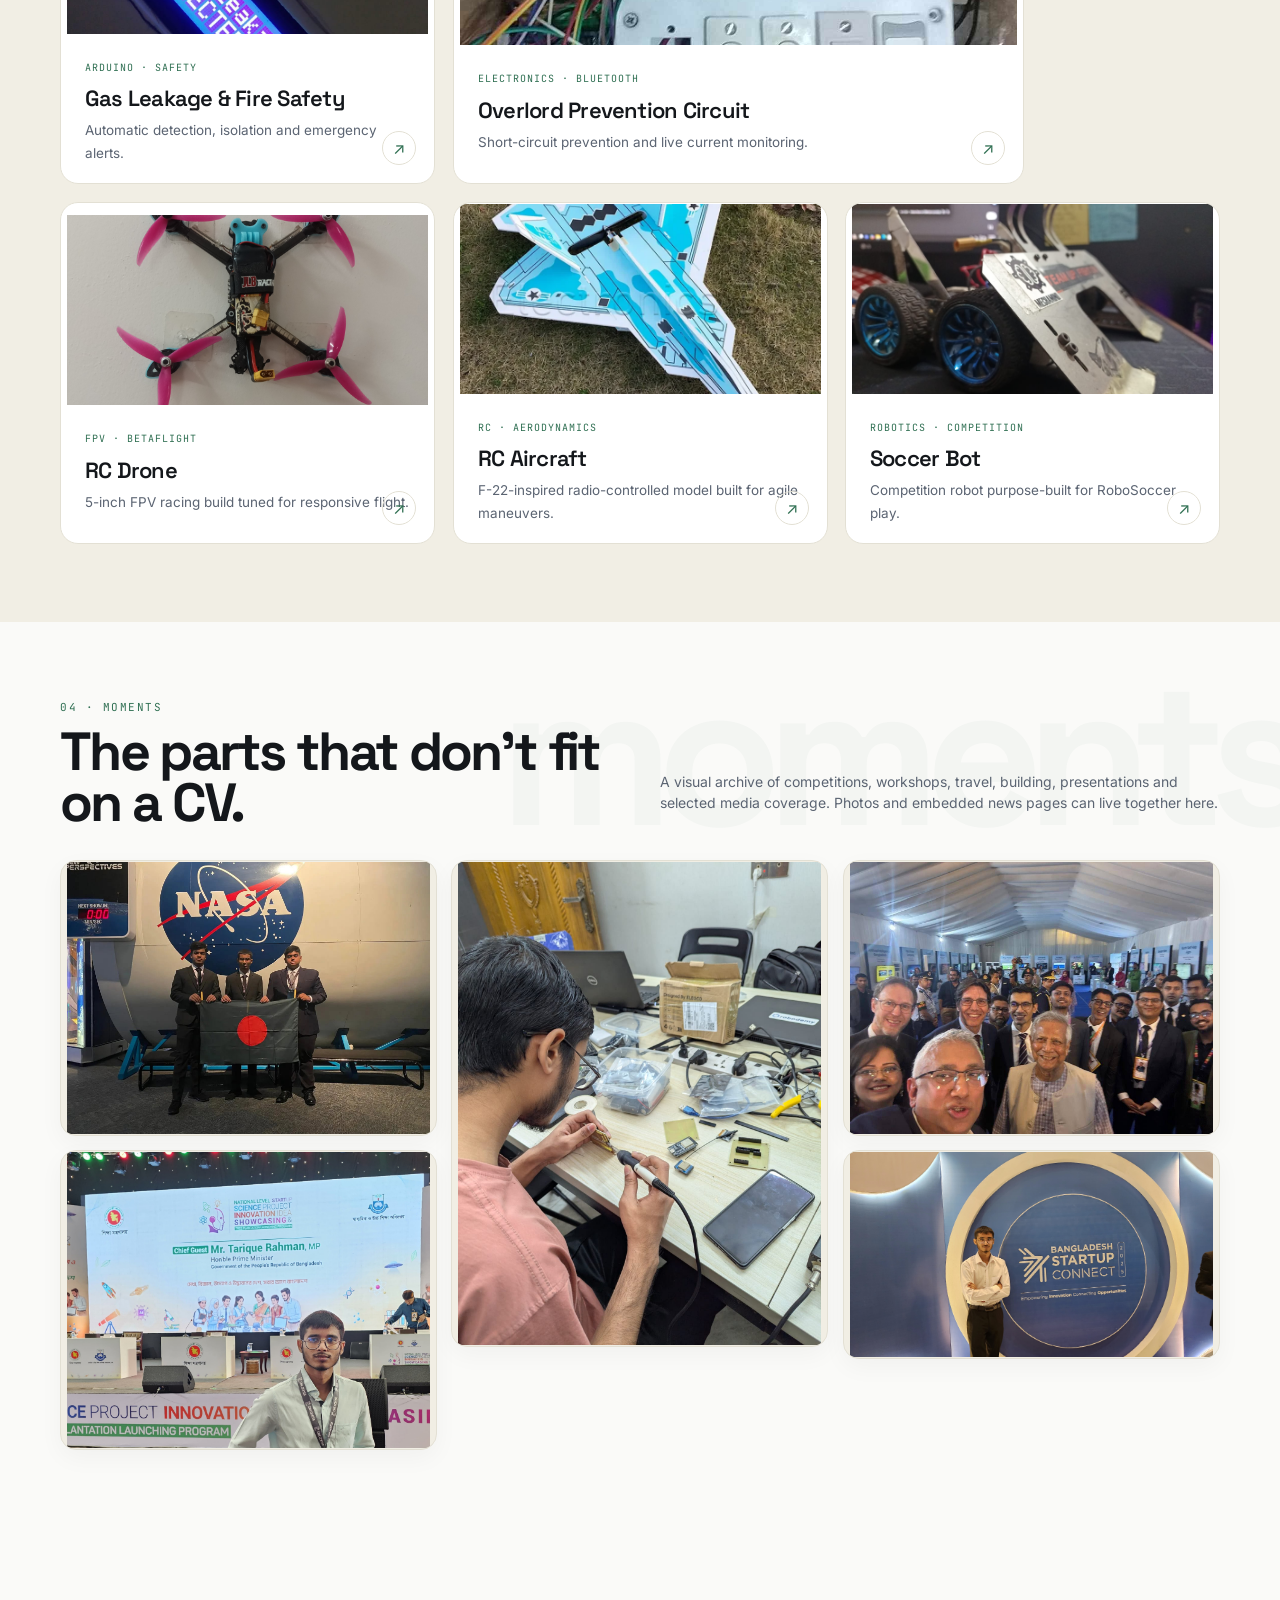
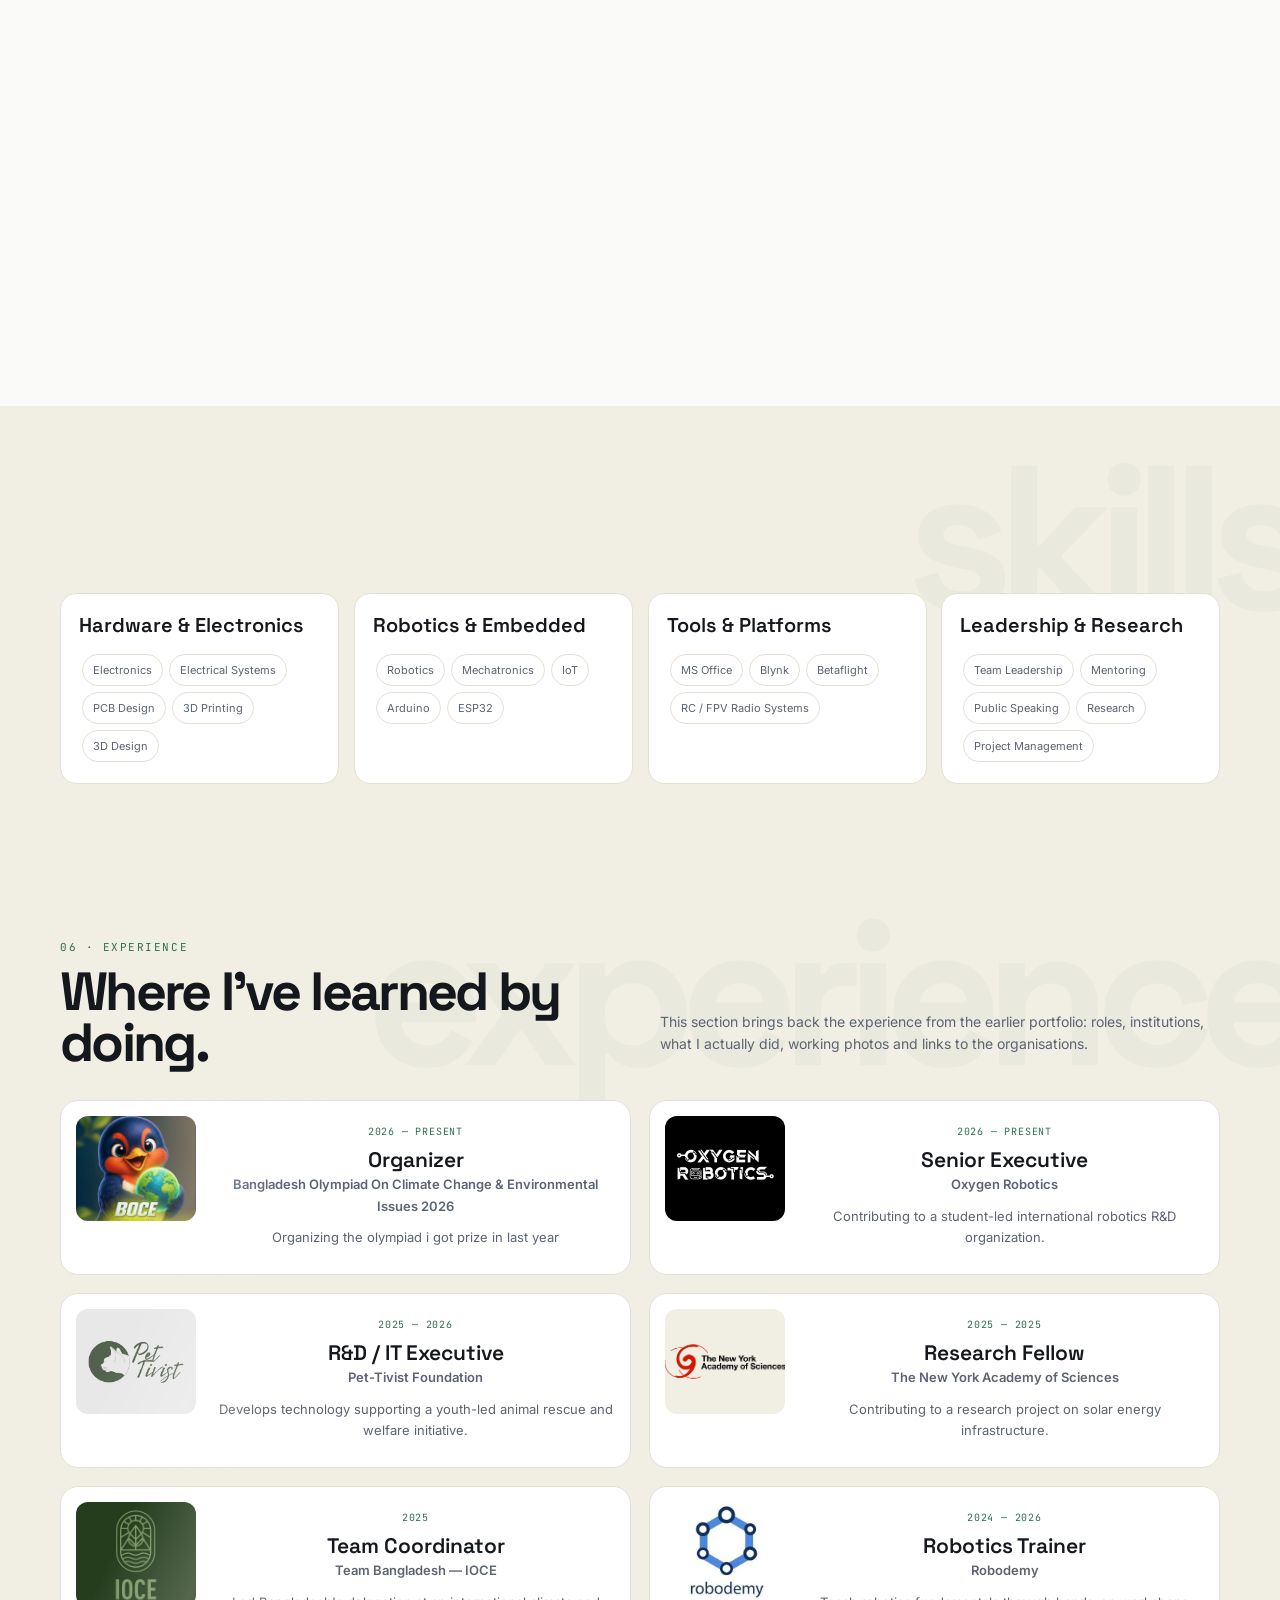
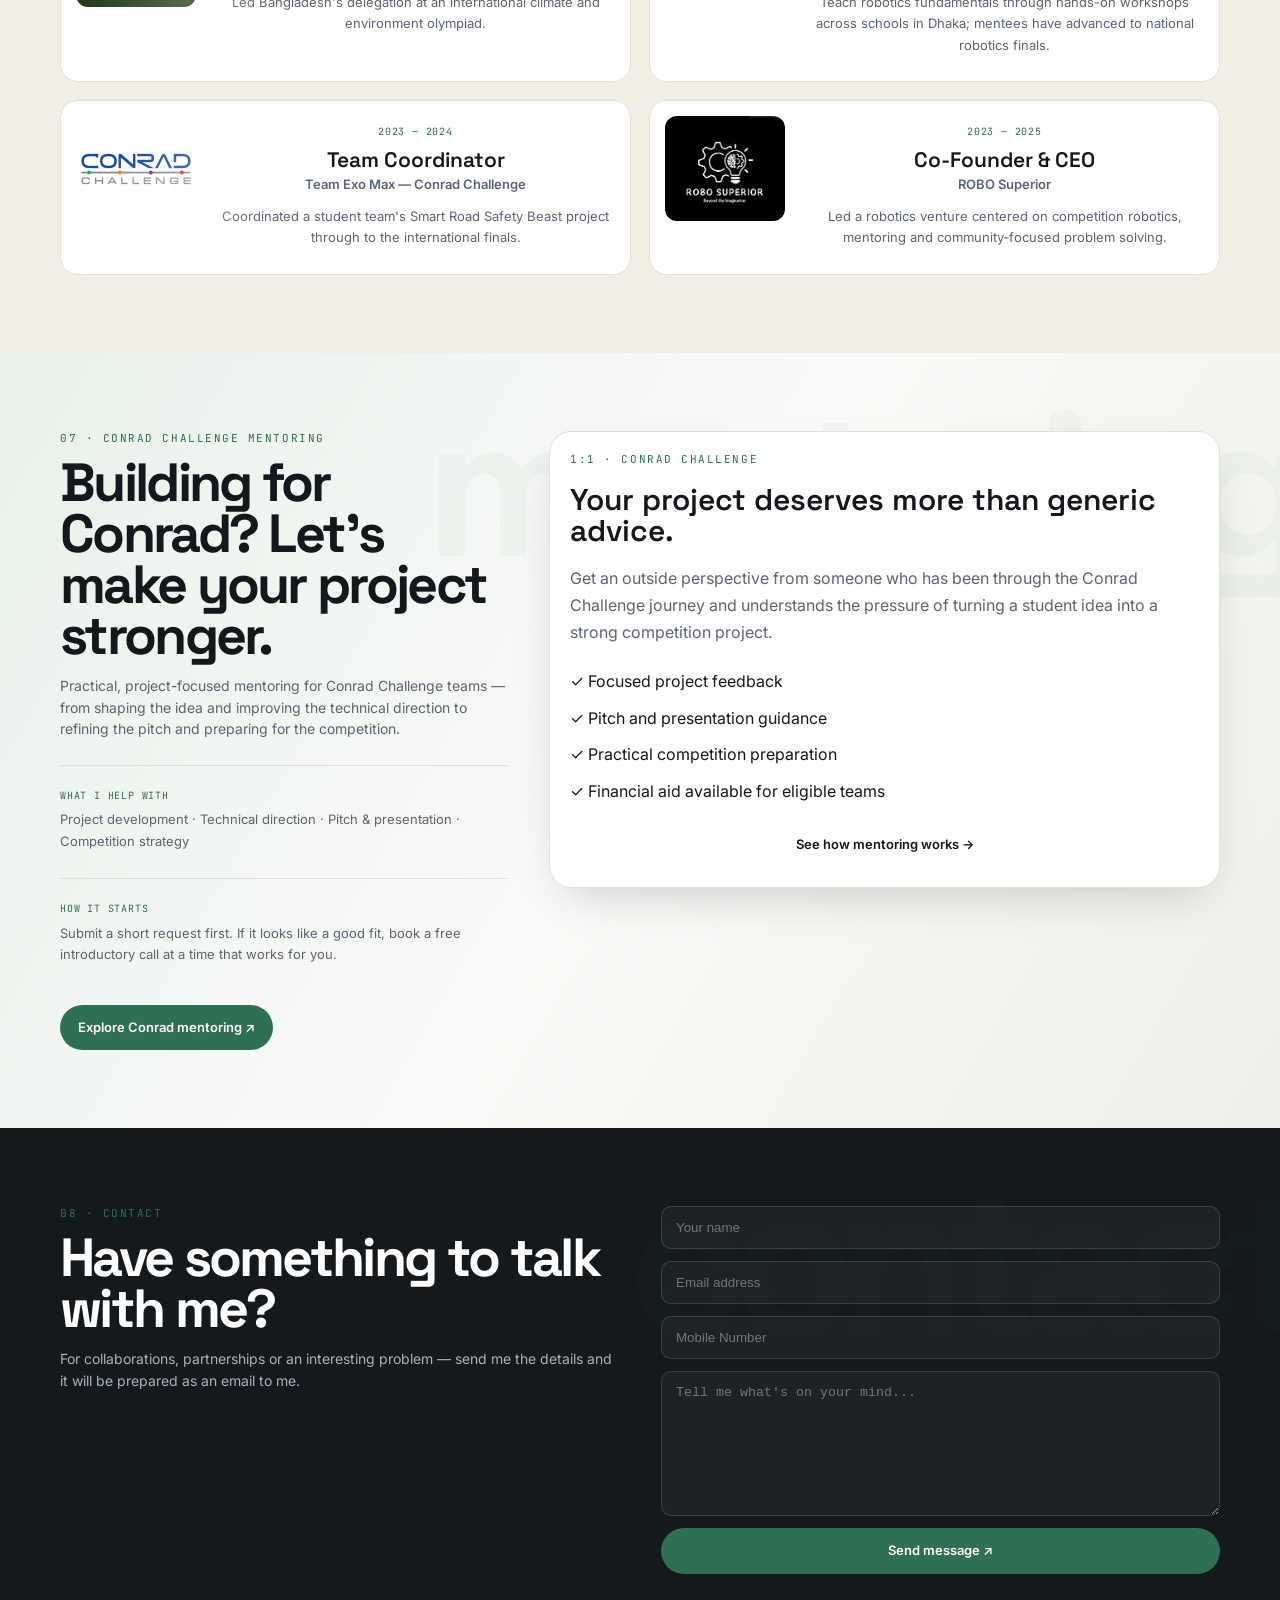
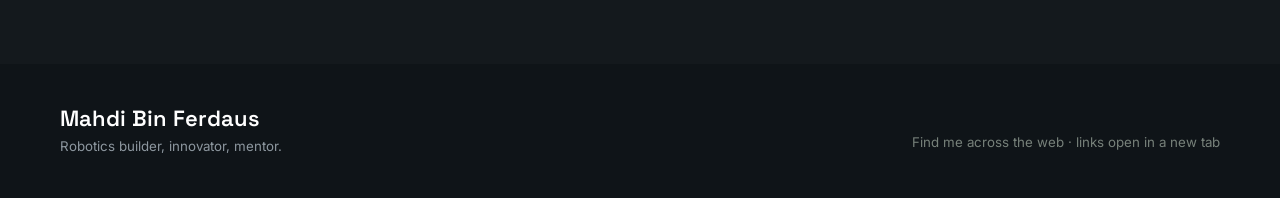
==== commit a196eba7: "Add wildfire image to project assets" ====
--- a/index.html
+++ b/index.html
@@ -2827,7 +2827,7 @@
             name:'Smart Road Safety Beast',
             tag:'Safety · IoT',
             desc:'Real-time road-hazard detection and response system.',
-            image:'',
+            image:'images/Projects/SRSB.jpg',
             body:'A road-safety system combining sensor-based hazard detection with automated emergency response, built to cut down on accidents and wasted fuel.',
             facts:[
                 [
@@ -2852,7 +2852,7 @@
             name:'AI Wildfire Prediction Device',
             tag:'IoT · ML',
             desc:'Environmental sensing plus machine learning for early wildfire warnings.',
-            image:'',
+            image:'images/Projects/wildfire.jpeg',
             body:'Combines environmental sensors with a machine-learning model to flag wildfire risk and push early alerts before a fire spreads.',
             facts:[
                 [
@@ -2877,7 +2877,7 @@
             name:'Gas Leakage & Fire Safety',
             tag:'Arduino · Safety',
             desc:'Automatic detection, isolation and emergency alerts.',
-            image:'',
+            image:'images/Projects/glss.jpeg',
             body:'Detects gas leaks, smoke and air-quality issues, then automatically cuts gas supply, disconnects power and sends an emergency alert.',
             facts:[
                 [
@@ -2902,7 +2902,7 @@
             name:'Overlord Prevention Circuit',
             tag:'Electronics · Bluetooth',
             desc:'Short-circuit prevention and live current monitoring.',
-            image:'',
+            image:'images/Projects/overload.jpeg',
             body:'Watches live current draw and automatically shuts off power when it detects an overload or short, with Bluetooth-based alerts.',
             facts:[
                 [
@@ -2923,36 +2923,36 @@
                 ]
             ]
         },
-        {
-            name:'Home Automation Through IoT',
-            tag:'ESP32 · Blynk',
-            desc:'Smart-home controller for lights, fans and appliances.',
-            image:'',
-            body:'Connects lights and fans to a mobile app, TV remote or manual switch over Wi-Fi using an ESP32 and Blynk.',
-            facts:[
-                [
-                    'Technology',
-                    'ESP32 · Blynk · Wi-Fi'
-                ],
-                [
-                    'Control',
-                    'App · Remote · Manual'
-                ],
-                [
-                    'Focus',
-                    'Home automation'
-                ],
-                [
-                    'Status',
-                    'Build'
-                ]
-            ]
-        },
+        // {
+        //     name:'Home Automation Through IoT',
+        //     tag:'ESP32 · Blynk',
+        //     desc:'Smart-home controller for lights, fans and appliances.',
+        //     image:'images/Projects/',
+        //     body:'Connects lights and fans to a mobile app, TV remote or manual switch over Wi-Fi using an ESP32 and Blynk.',
+        //     facts:[
+        //         [
+        //             'Technology',
+        //             'ESP32 · Blynk · Wi-Fi'
+        //         ],
+        //         [
+        //             'Control',
+        //             'App · Remote · Manual'
+        //         ],
+        //         [
+        //             'Focus',
+        //             'Home automation'
+        //         ],
+        //         [
+        //             'Status',
+        //             'Build'
+        //         ]
+        //     ]
+        // },
         {
             name:'RC Drone',
             tag:'FPV · Betaflight',
             desc:'5-inch FPV racing build tuned for responsive flight.',
-            image:'',
+            image:'images/Projects/drone.jpeg',
             body:'A racing drone built around a SpeedyBee F405 V3 flight controller, tuned on Betaflight and flown with a RadioMaster ELRS radio system.',
             facts:[
                 [
@@ -2977,7 +2977,7 @@
             name:'RC Aircraft',
             tag:'RC · Aerodynamics',
             desc:'F-22-inspired radio-controlled model built for agile maneuvers.',
-            image:'',
+            image:'images/Projects/aircraft.webp',
             body:'A radio-controlled model built for speed and agile maneuvers, with a brushless motor setup and a FlySky transmitter.',
             facts:[
                 [
@@ -3002,7 +3002,7 @@
             name:'Soccer Bot',
             tag:'Robotics · Competition',
             desc:'Competition robot purpose-built for RoboSoccer play.',
-            image:'',
+            image:'images/Projects/soccer.jpg',
             body:'A robot purpose-built for RoboSoccer competition play.',
             facts:[
                 [
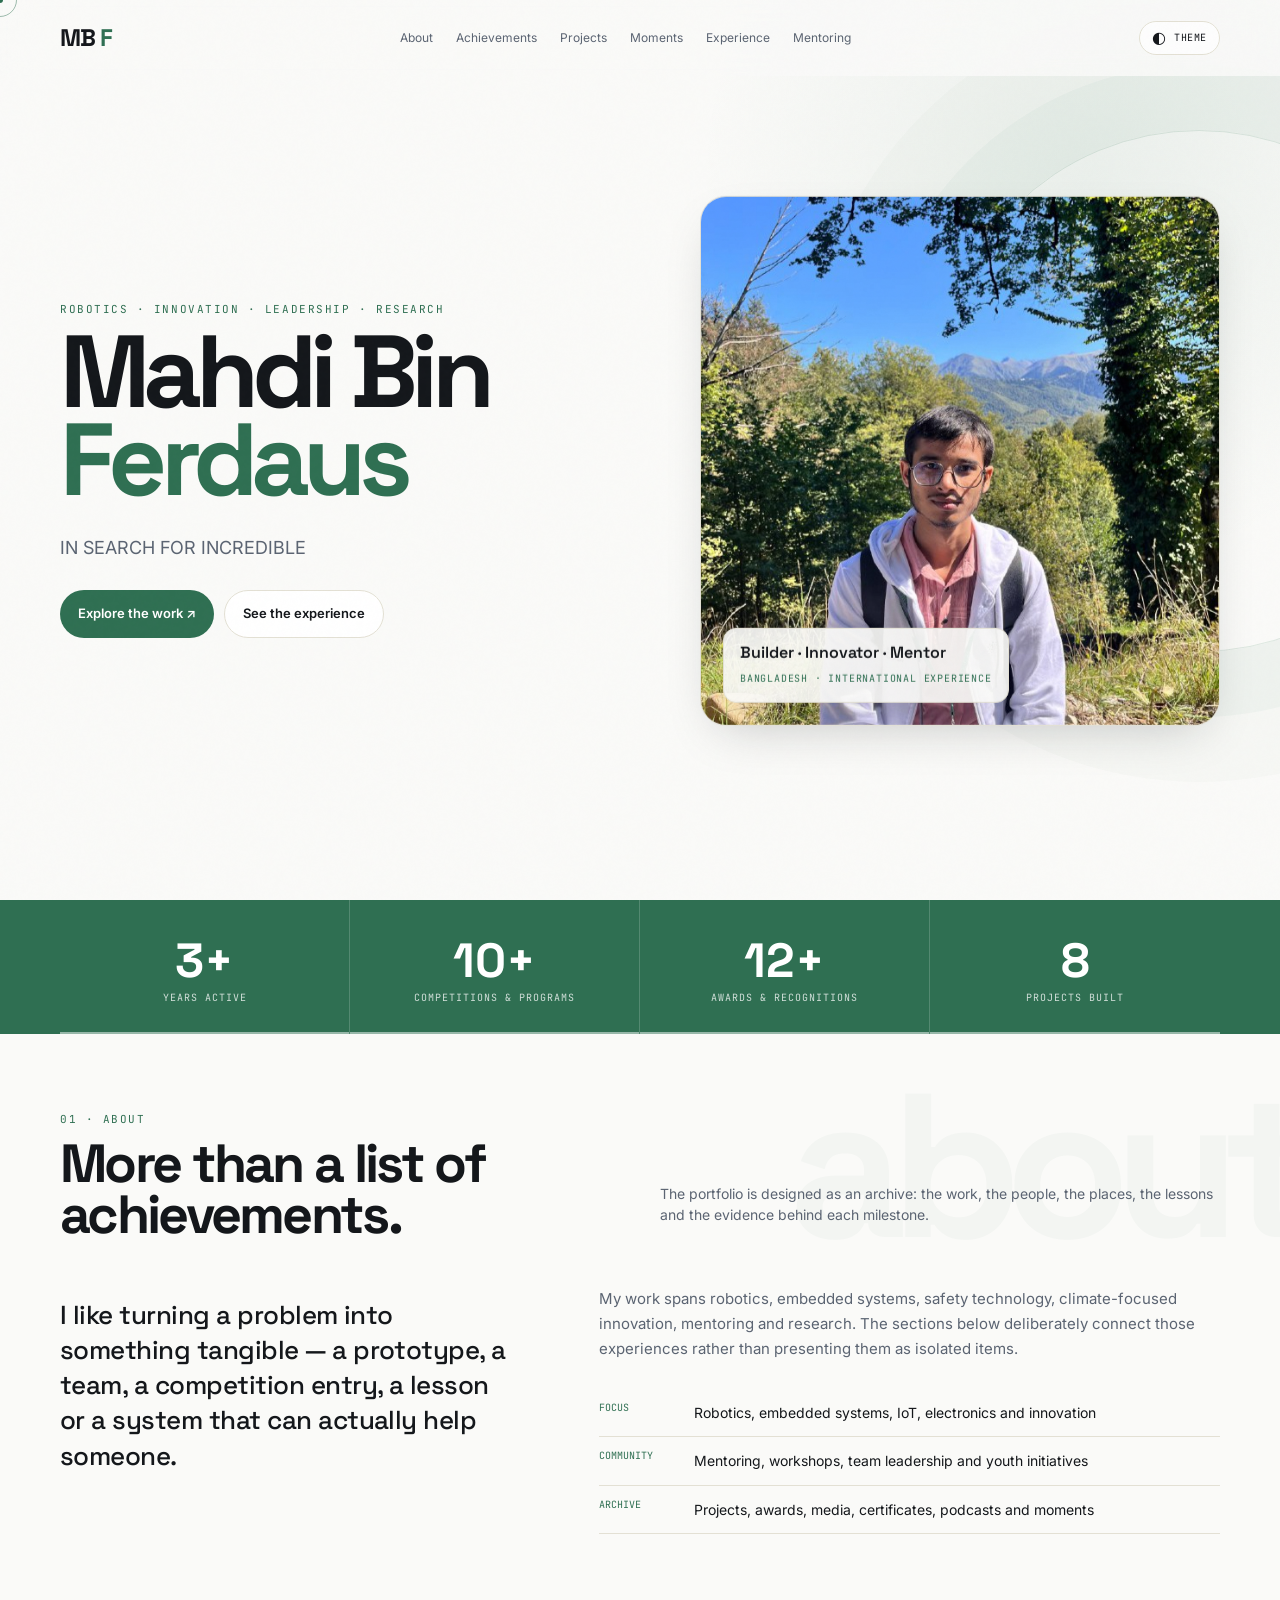
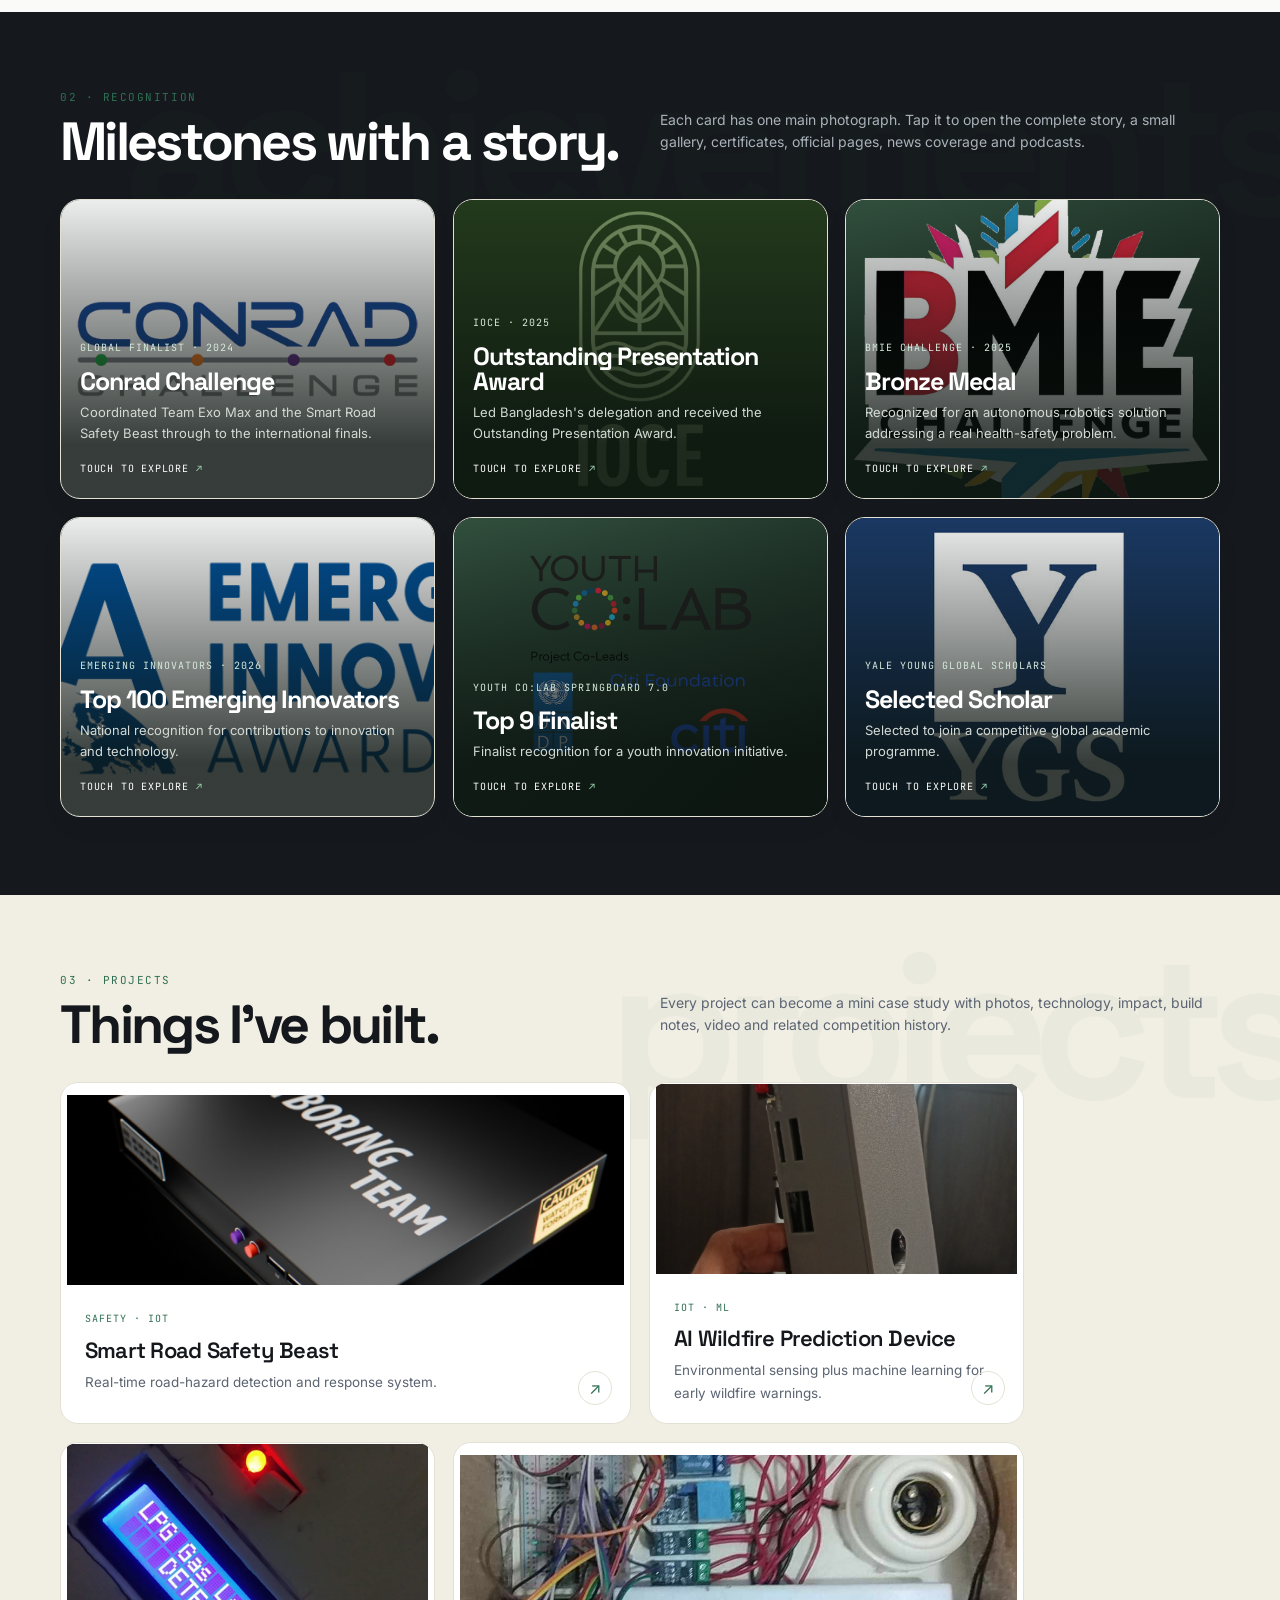
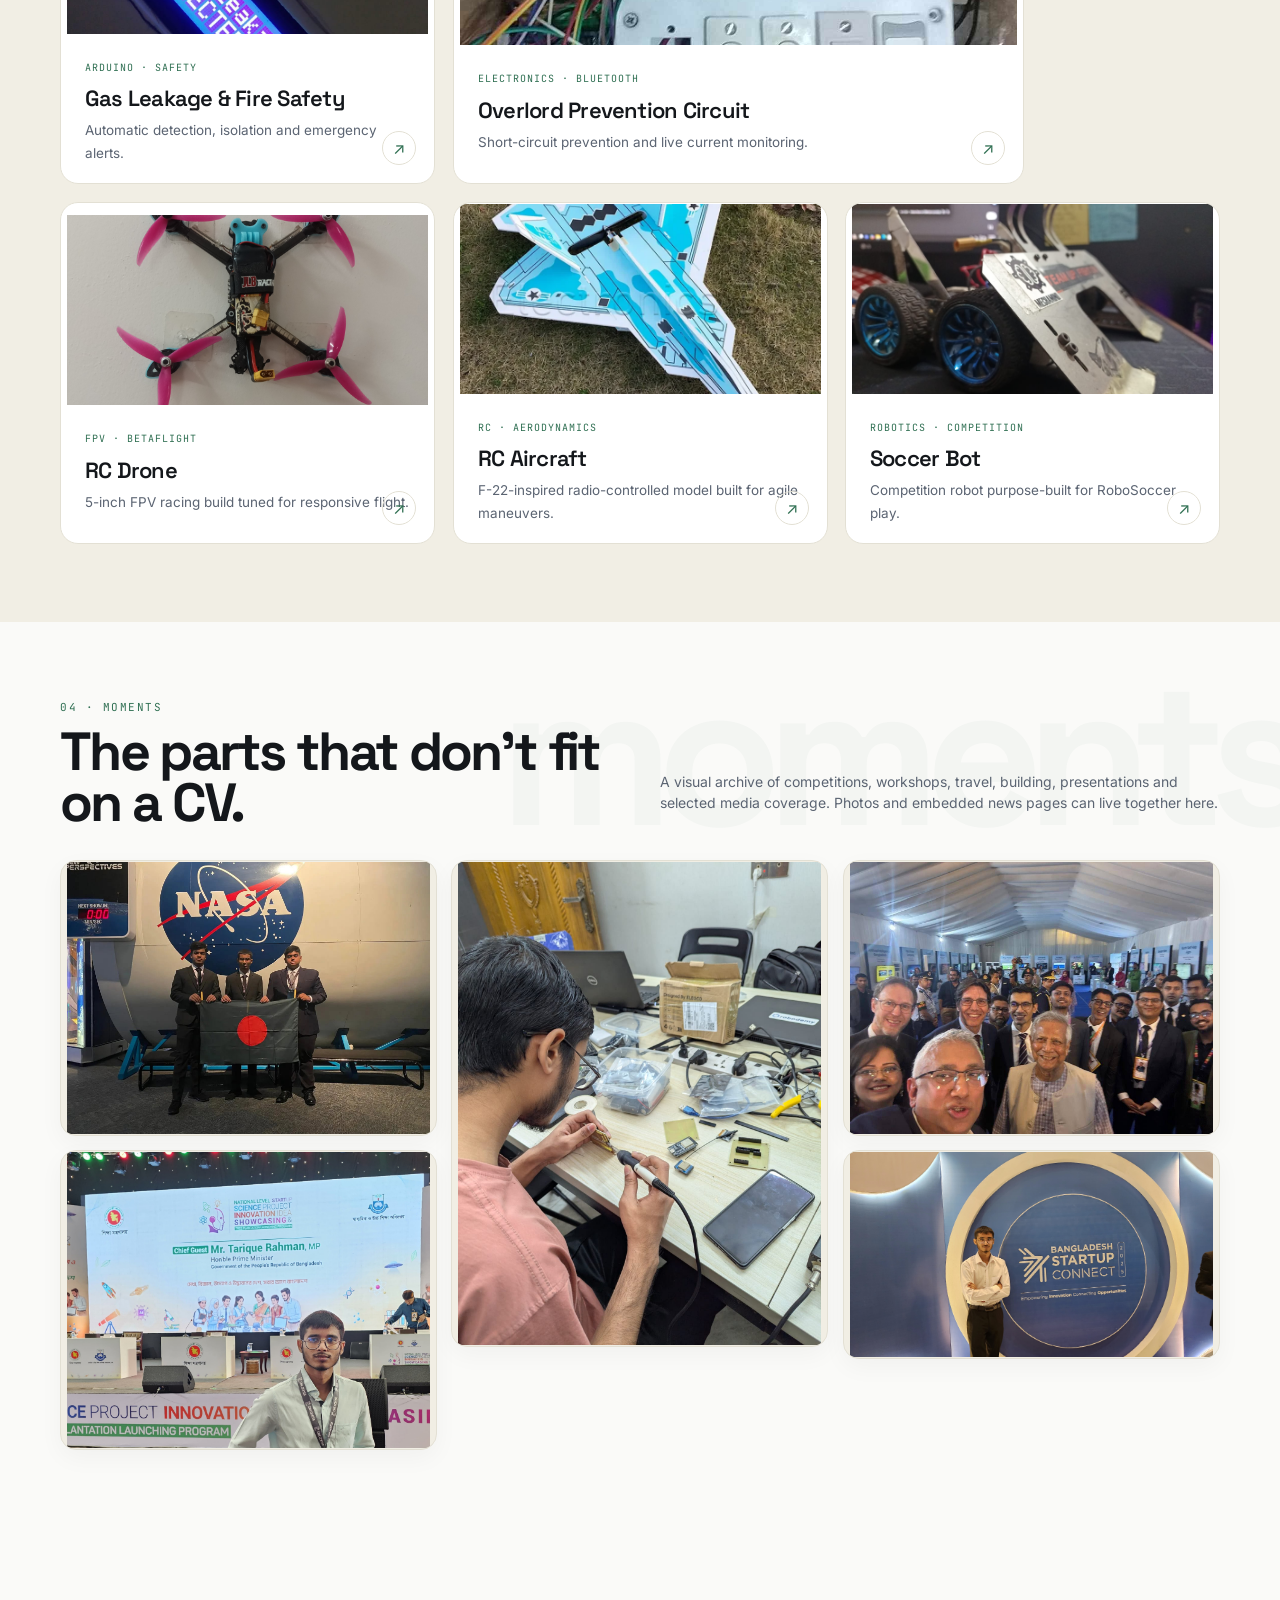
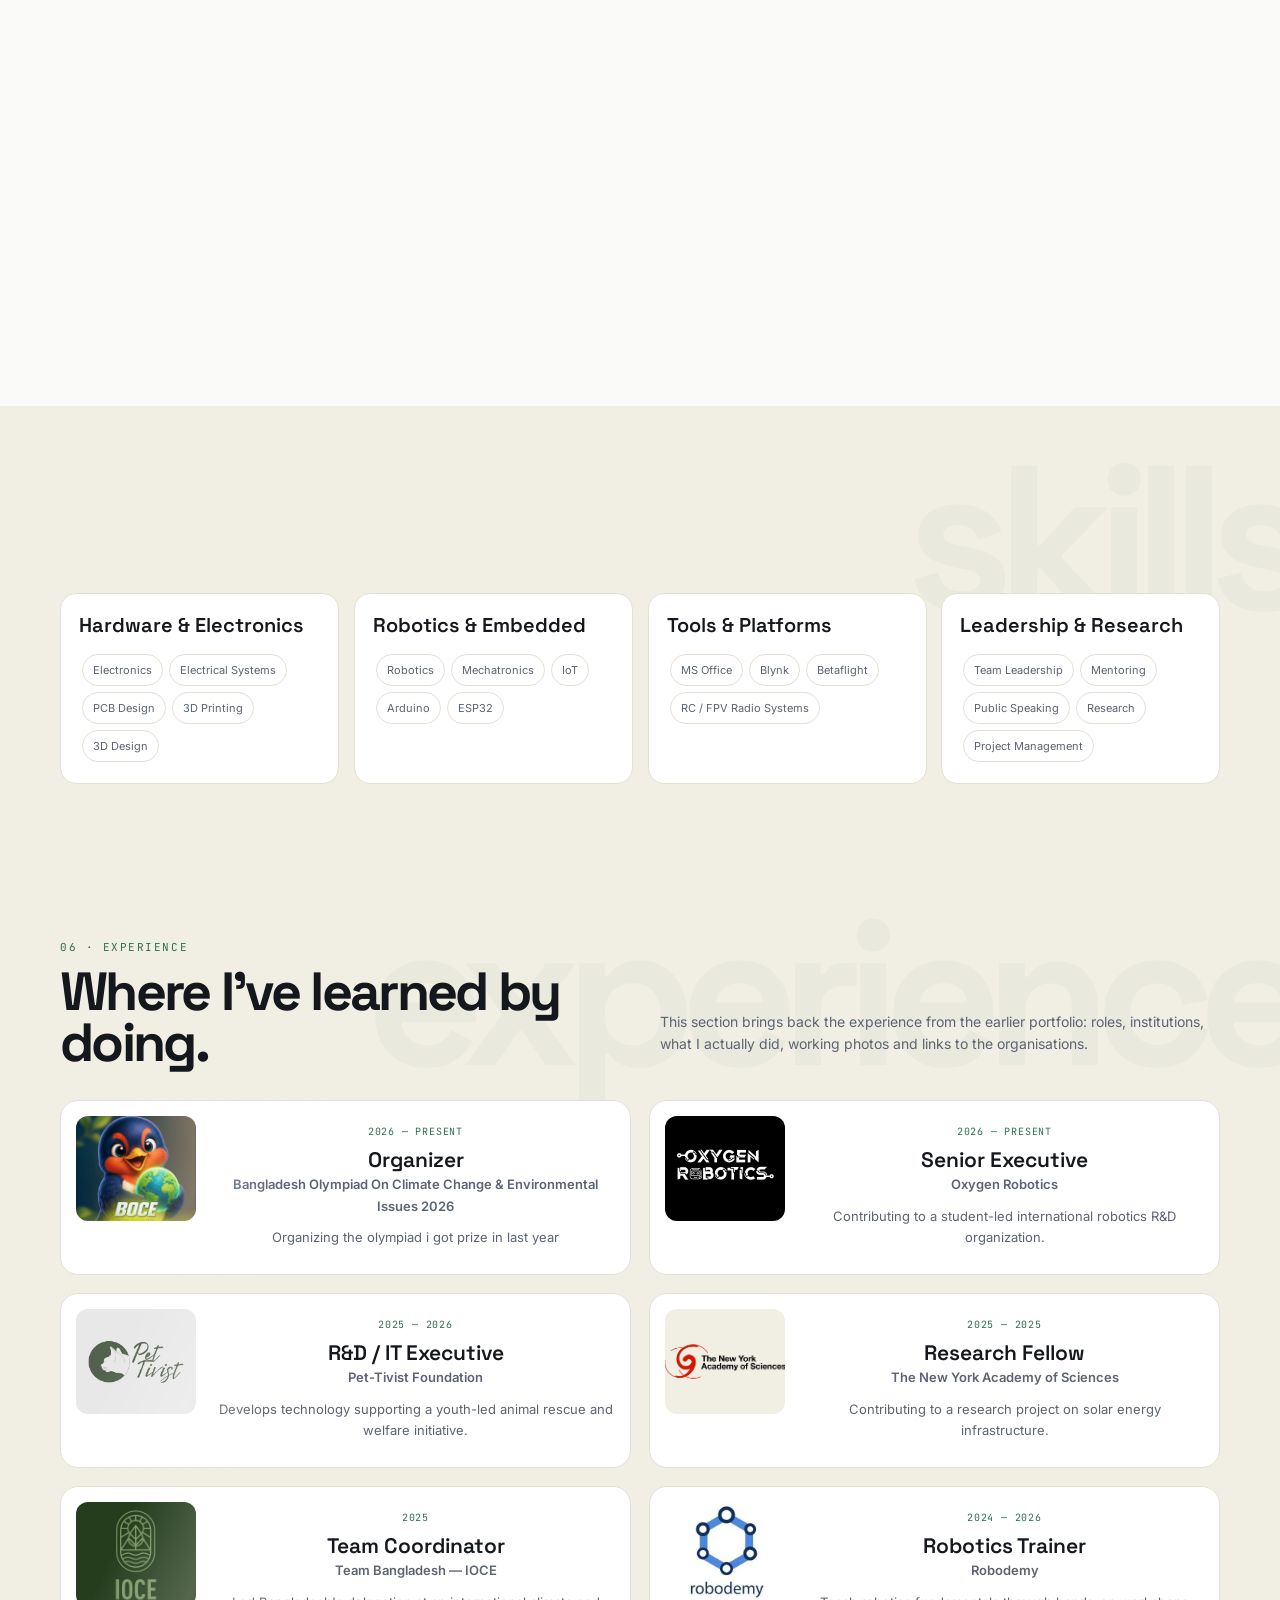
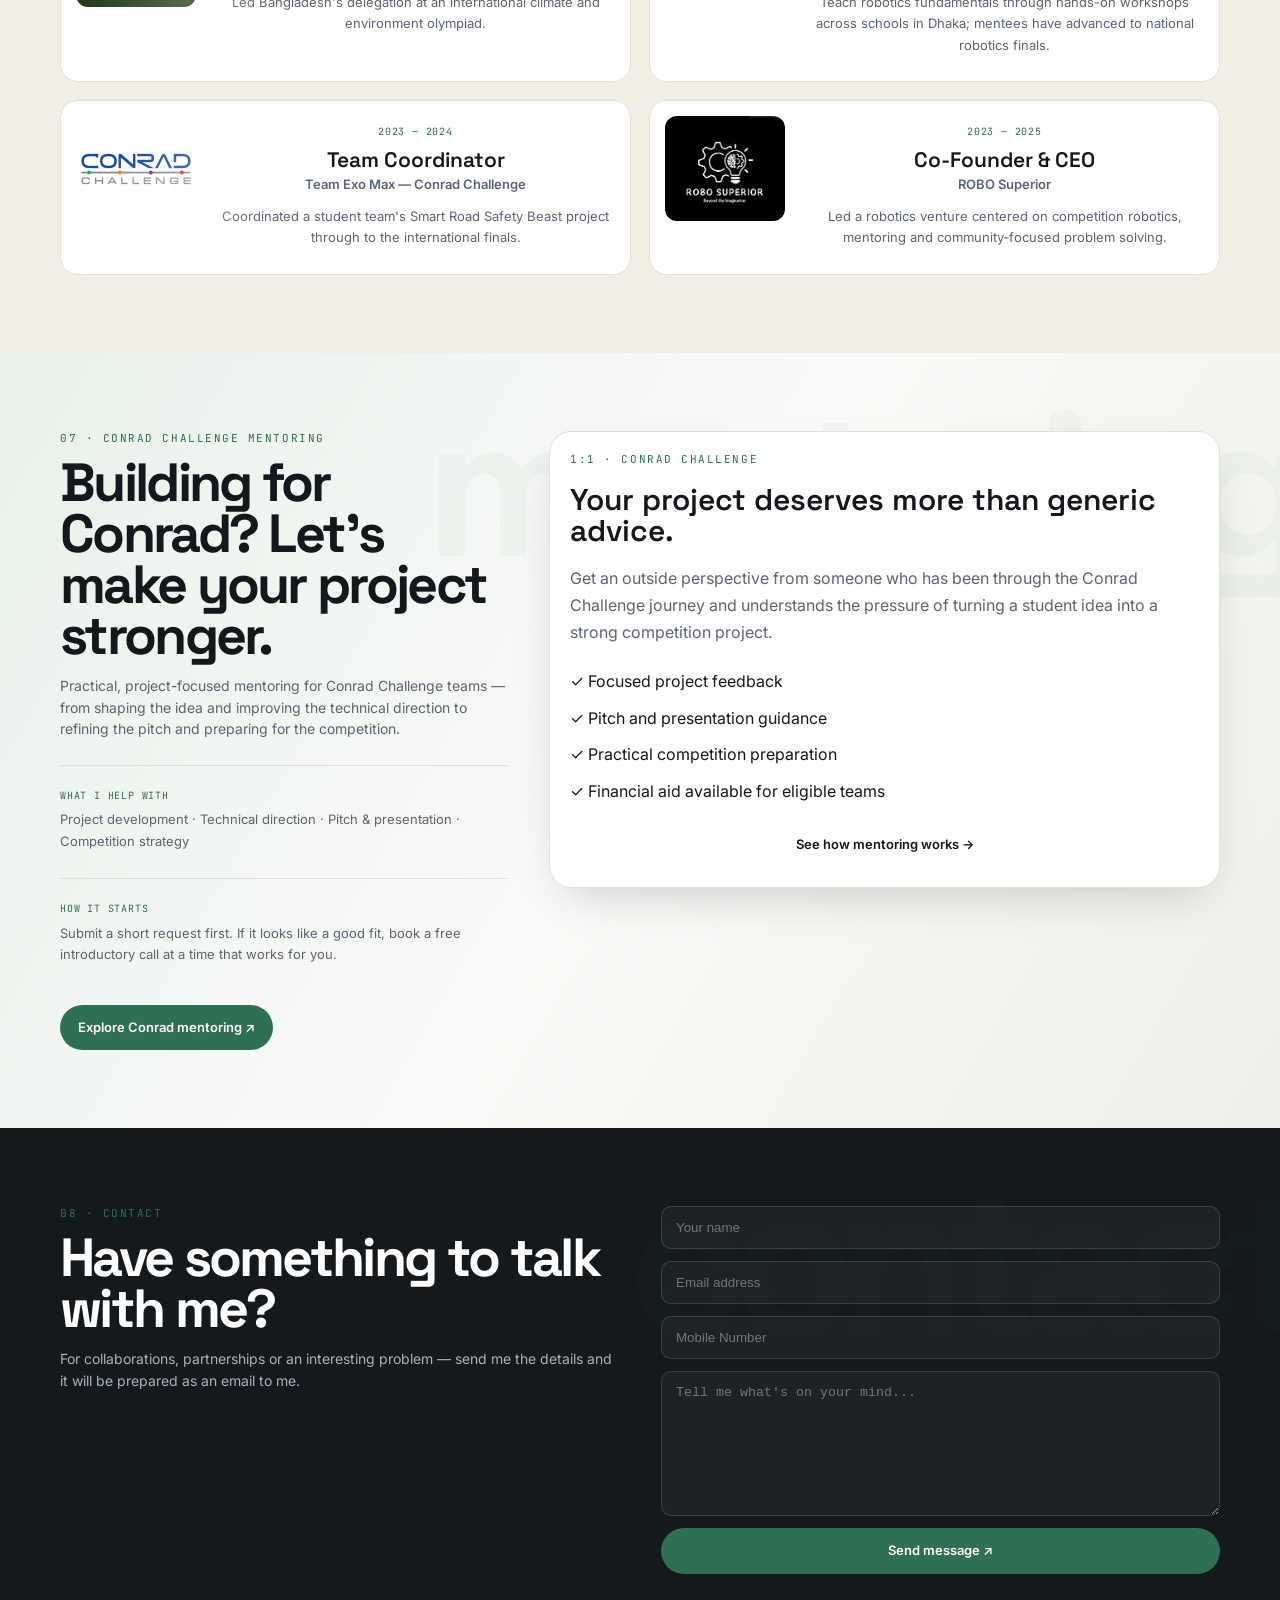
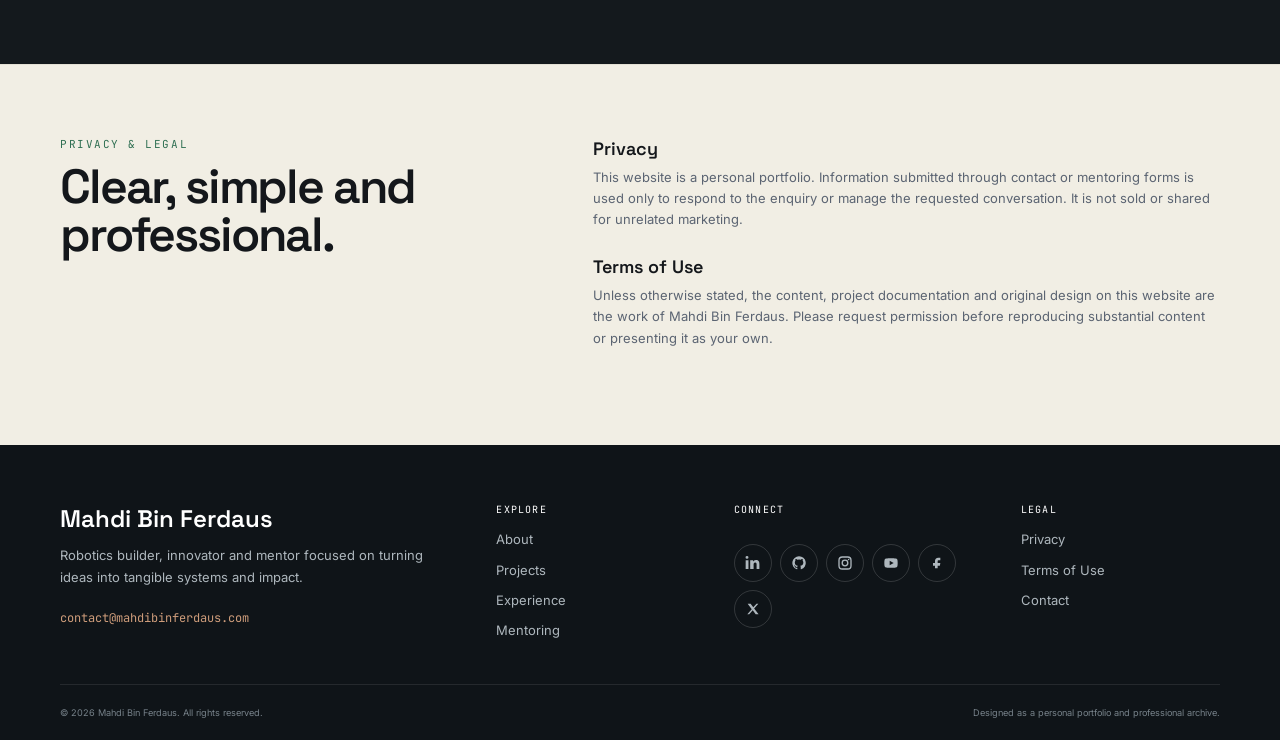
==== commit 82d00e94: "Add dark mode toggle and professional footer to portfolio" ====
--- a/index.html
+++ b/index.html
@@ -1947,6 +1947,49 @@
         height:330px;
     }
 }
+
+
+/* PROFESSIONAL FOOTER + THEME SYSTEM */
+:root{--theme-accent:#2F6F52}
+body{transition:background .3s var(--ease),color .3s var(--ease)}
+.nav-controls{display:flex;align-items:center;gap:12px}
+.theme-toggle{display:inline-flex;align-items:center;gap:7px;padding:8px 12px;border:1px solid var(--line);border-radius:999px;background:rgba(255,255,255,.72);font:10px var(--mono);letter-spacing:.06em;text-transform:uppercase;transition:.3s var(--ease)}
+.theme-toggle:hover{border-color:var(--signal);color:var(--signal);transform:translateY(-2px)}
+.theme-icon{font-size:16px;line-height:1}
+.site-footer{padding:0;background:#0f1418;color:#aeb7bd}
+.footer-top{display:grid;grid-template-columns:2fr 1fr 1.25fr 1fr;gap:38px;padding:58px 0 42px}
+.footer-brand{font:600 24px var(--display);color:#fff}
+.footer-intro p{max-width:410px;font-size:13px;line-height:1.7;margin:10px 0 15px}
+.footer-email{font:12px var(--mono);color:#cf9d7b;word-break:break-word}
+.footer-column{display:flex;flex-direction:column;align-items:flex-start;gap:9px}
+.footer-label{margin-bottom:4px;color:#fff;font:10px var(--mono);letter-spacing:.12em;text-transform:uppercase}
+.footer-column>a{font-size:13px;transition:.25s}
+.footer-column>a:hover,.footer-email:hover{color:#fff}
+.footer-socials{display:flex;gap:8px;flex-wrap:wrap}
+.footer-socials a{width:38px;height:38px;display:grid;place-items:center;border:1px solid rgba(255,255,255,.15);border-radius:50%;transition:.3s}
+.footer-socials a:hover{border-color:#cf9d7b;color:#cf9d7b;transform:translateY(-3px)}
+.footer-bottom{display:flex;justify-content:space-between;gap:20px;padding:20px 0;border-top:1px solid rgba(255,255,255,.09);font-size:11px;color:#77828a}
+.legal-section{padding:72px 0;background:var(--paper2);border-top:1px solid var(--line)}
+.legal-grid{display:grid;grid-template-columns:.85fr 1.15fr;gap:70px}
+.legal-section h2{font:600 clamp(32px,4vw,48px)/1 var(--display);letter-spacing:-.045em;margin:0}
+.legal-copy h3{font:600 18px var(--display);margin:0 0 7px}
+.legal-copy p{margin:0 0 24px;color:var(--slate);font-size:13px}
+html[data-theme="dark"]{color-scheme:dark;--paper:#0C1519;--paper2:#162127;--ink:#F2EEE9;--slate:#B8C0C2;--line:#3A3534;--signal:#CF9D7B;--signal2:#E0B18F;--signal-dim:#243136;--white:#162127;--shadow:0 18px 50px -20px rgba(0,0,0,.65)}
+html[data-theme="dark"] body{background:#0C1519;color:#F2EEE9}
+html[data-theme="dark"] .nav{background:rgba(12,21,25,.88)}
+html[data-theme="dark"] .btn-outline,html[data-theme="dark"] .project,html[data-theme="dark"] .experience-card,html[data-theme="dark"] .news-card,html[data-theme="dark"] .skill-box,html[data-theme="dark"] .resource,html[data-theme="dark"] .mentor-card{background:#162127}
+html[data-theme="dark"] .hero{background:radial-gradient(circle at 85% 20%,rgba(207,157,123,.10),transparent 30%),#0C1519}
+html[data-theme="dark"] .hero:before{border-color:rgba(207,157,123,.18);box-shadow:0 0 0 65px rgba(207,157,123,.035),0 0 0 130px rgba(207,157,123,.02)}
+html[data-theme="dark"] .theme-toggle{background:#162127}
+html[data-theme="dark"] .section.alt,html[data-theme="dark"] .legal-section{background:#162127}
+html[data-theme="dark"] .mentor{background:linear-gradient(120deg,#162127,#0C1519 55%,#3A3534)}
+html[data-theme="dark"] .mentor-form textarea,html[data-theme="dark"] .mentor-form input,html[data-theme="dark"] .mentor-form select{background:#0C1519;color:#F2EEE9}
+html[data-theme="dark"] .modal-panel{background:#162127}
+html[data-theme="dark"] .moment,html[data-theme="dark"] .journey-news-item{background:#162127}
+html[data-theme="dark"] .hero-note{background:rgba(22,33,39,.92)}
+html[data-theme="dark"] .site-footer{background:#0C1519}
+@media(max-width:950px){.footer-top{grid-template-columns:1.5fr 1fr 1fr}.footer-intro{grid-column:1/-1}.legal-grid{grid-template-columns:1fr}}
+@media(max-width:650px){.theme-text{display:none}.theme-toggle{padding:8px 10px}.footer-top{grid-template-columns:1fr 1fr;gap:28px}.footer-intro{grid-column:1/-1}.footer-bottom{display:block}.footer-bottom small{display:block;margin:5px 0}.legal-section{padding:54px 0}}
 
 </style>
  </head>
@@ -2000,13 +2043,12 @@
       Mentoring
      </a>
     </div>
-    <button aria-label="Open menu" class="menu" id="menu">
-     ☰
-    </button>
+    <div class="nav-controls">
+     <button aria-label="Toggle dark mode" class="theme-toggle" id="themeToggle" title="Toggle theme"><span class="theme-icon">◐</span><span class="theme-text">Theme</span></button>
+     <button aria-label="Open menu" class="menu" id="menu">☰</button>
+    </div>
    </div>
   </nav>
-  <div aria-label="Social media" class="social-dock" id="socialDock">
-  </div>
   <main id="top">
    <header class="hero">
     <div class="wrap hero-grid">
@@ -2030,8 +2072,6 @@
        <a class="btn btn-outline" href="#experience">
         See the experience
        </a>
-      </div>
-      <div class="hero-socials reveal d4" id="heroSocials">
       </div>
      </div>
      <div class="hero-portrait reveal d2">
@@ -2291,23 +2331,35 @@
     </div>
    </section>
   </main>
-  <footer>
-   <div class="wrap footer-grid">
-    <div>
-     <div class="footer-brand">
-      Mahdi Bin Ferdaus
-     </div>
-     <small>
-      Robotics builder, innovator, mentor.
-     </small>
+  <section class="legal-section" id="privacy">
+   <div class="wrap legal-grid">
+    <div><p class="eyebrow">Privacy & Legal</p><h2>Clear, simple and professional.</h2></div>
+    <div class="legal-copy"><h3>Privacy</h3><p>This website is a personal portfolio. Information submitted through contact or mentoring forms is used only to respond to the enquiry or manage the requested conversation. It is not sold or shared for unrelated marketing.</p><h3 id="terms">Terms of Use</h3><p>Unless otherwise stated, the content, project documentation and original design on this website are the work of Mahdi Bin Ferdaus. Please request permission before reproducing substantial content or presenting it as your own.</p></div>
+   </div>
+  </section>
+  <footer class="site-footer">
+   <div class="wrap footer-top">
+    <div class="footer-intro">
+     <div class="footer-brand">Mahdi Bin Ferdaus</div>
+     <p>Robotics builder, innovator and mentor focused on turning ideas into tangible systems and impact.</p>
+     <a class="footer-email" href="mailto:contact@mahdibinferdaus.com">contact@mahdibinferdaus.com</a>
     </div>
-    <div>
-     <div class="socials" id="footerSocials">
-     </div>
-     <small style="display:block;margin-top:12px;color:#77817a">
-      Find me across the web · links open in a new tab
-     </small>
+    <div class="footer-column">
+     <span class="footer-label">Explore</span>
+     <a href="#about">About</a><a href="#projects">Projects</a><a href="#experience">Experience</a><a href="#mentoring">Mentoring</a>
     </div>
+    <div class="footer-column">
+     <span class="footer-label">Connect</span>
+     <div class="footer-socials" id="footerSocials"></div>
+    </div>
+    <div class="footer-column">
+     <span class="footer-label">Legal</span>
+     <a href="#privacy">Privacy</a><a href="#terms">Terms of Use</a><a href="#contact">Contact</a>
+    </div>
+   </div>
+   <div class="wrap footer-bottom">
+    <small>© <span id="copyrightYear"></span> Mahdi Bin Ferdaus. All rights reserved.</small>
+    <small>Designed as a personal portfolio and professional archive.</small>
    </div>
   </footer>
   <div aria-hidden="true" class="modal" id="modal">
@@ -2336,7 +2388,7 @@
 };
 
 // Put your email address here. Contact messages will open a prepared email with all form details.
-const CONTACT_EMAIL = 'ibnemahdi5@gmail.com';
+const CONTACT_EMAIL = 'contact@mahdibinferdaus.com';
 
 const DATA={
     stats:[
@@ -2827,7 +2879,7 @@
             name:'Smart Road Safety Beast',
             tag:'Safety · IoT',
             desc:'Real-time road-hazard detection and response system.',
-            image:'images/Projects/SRSB.jpg',
+            image:'images/Projects/srsb.jpg',
             body:'A road-safety system combining sensor-based hazard detection with automated emergency response, built to cut down on accidents and wasted fuel.',
             facts:[
                 [
@@ -3447,9 +3499,7 @@
         `)
         .join('');
 
-    document.getElementById('heroSocials').innerHTML = html;
     document.getElementById('footerSocials').innerHTML = html;
-    document.getElementById('socialDock').innerHTML = html;
 }
 
 render();
@@ -3468,6 +3518,27 @@
 
 // Lightweight 3D tilt on pointer-capable screens.
 if(matchMedia('(pointer:fine)').matches){document.querySelectorAll('.achievement,.project,.experience-card,.news-card').forEach(card=>{card.addEventListener('pointermove',e=>{const r=card.getBoundingClientRect(),x=(e.clientX-r.left)/r.width-.5,y=(e.clientY-r.top)/r.height-.5;card.style.transform=`perspective(900px) rotateX(${y*-2}deg) rotateY(${x*2}deg) translateY(-8px) scale(1.008)`});card.addEventListener('pointerleave',()=>card.style.transform='')})}
+
+
+// Theme preference: saved locally and defaults to the visitor's system setting.
+const themeToggle = document.getElementById('themeToggle');
+const savedTheme = localStorage.getItem('mbf-theme');
+const preferredTheme = savedTheme || (matchMedia('(prefers-color-scheme: dark)').matches ? 'dark' : 'light');
+document.documentElement.dataset.theme = preferredTheme;
+function updateThemeControl(){
+  const dark = document.documentElement.dataset.theme === 'dark';
+  themeToggle.setAttribute('aria-label', dark ? 'Switch to light mode' : 'Switch to dark mode');
+  themeToggle.title = dark ? 'Switch to light mode' : 'Switch to dark mode';
+  themeToggle.querySelector('.theme-icon').textContent = dark ? '☀' : '◐';
+}
+updateThemeControl();
+themeToggle.addEventListener('click',()=>{
+  const next = document.documentElement.dataset.theme === 'dark' ? 'light' : 'dark';
+  document.documentElement.dataset.theme = next;
+  localStorage.setItem('mbf-theme',next);
+  updateThemeControl();
+});
+document.getElementById('copyrightYear').textContent = new Date().getFullYear();
 
 async function submitForm(
     form,
@@ -3537,4 +3608,4 @@
 document.getElementById('mentoringForm').addEventListener('submit',e=>{e.preventDefault();submitForm(e.currentTarget,FORM_ENDPOINTS.mentoring,document.getElementById('mentoringStatus'),'Your mentoring request was sent successfully.');});
   </script>
  </body>
-</html>
+</html>
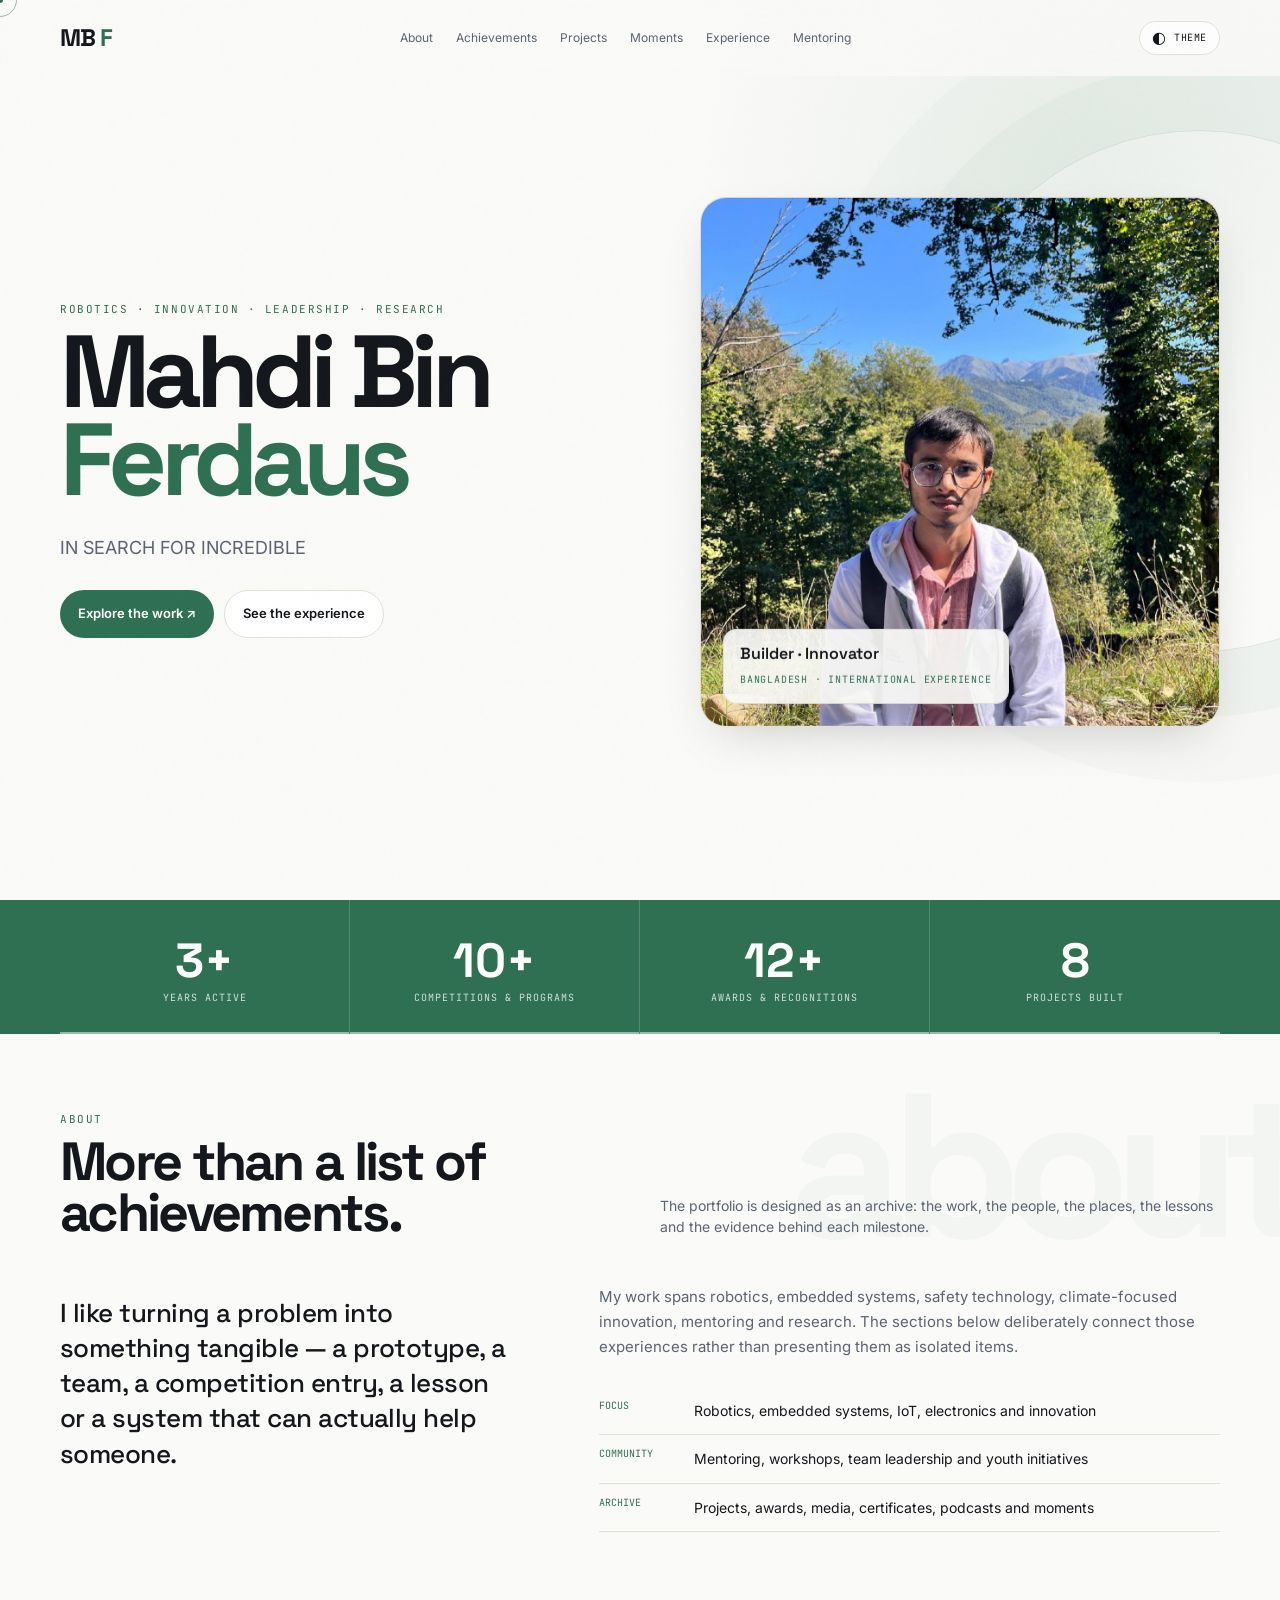
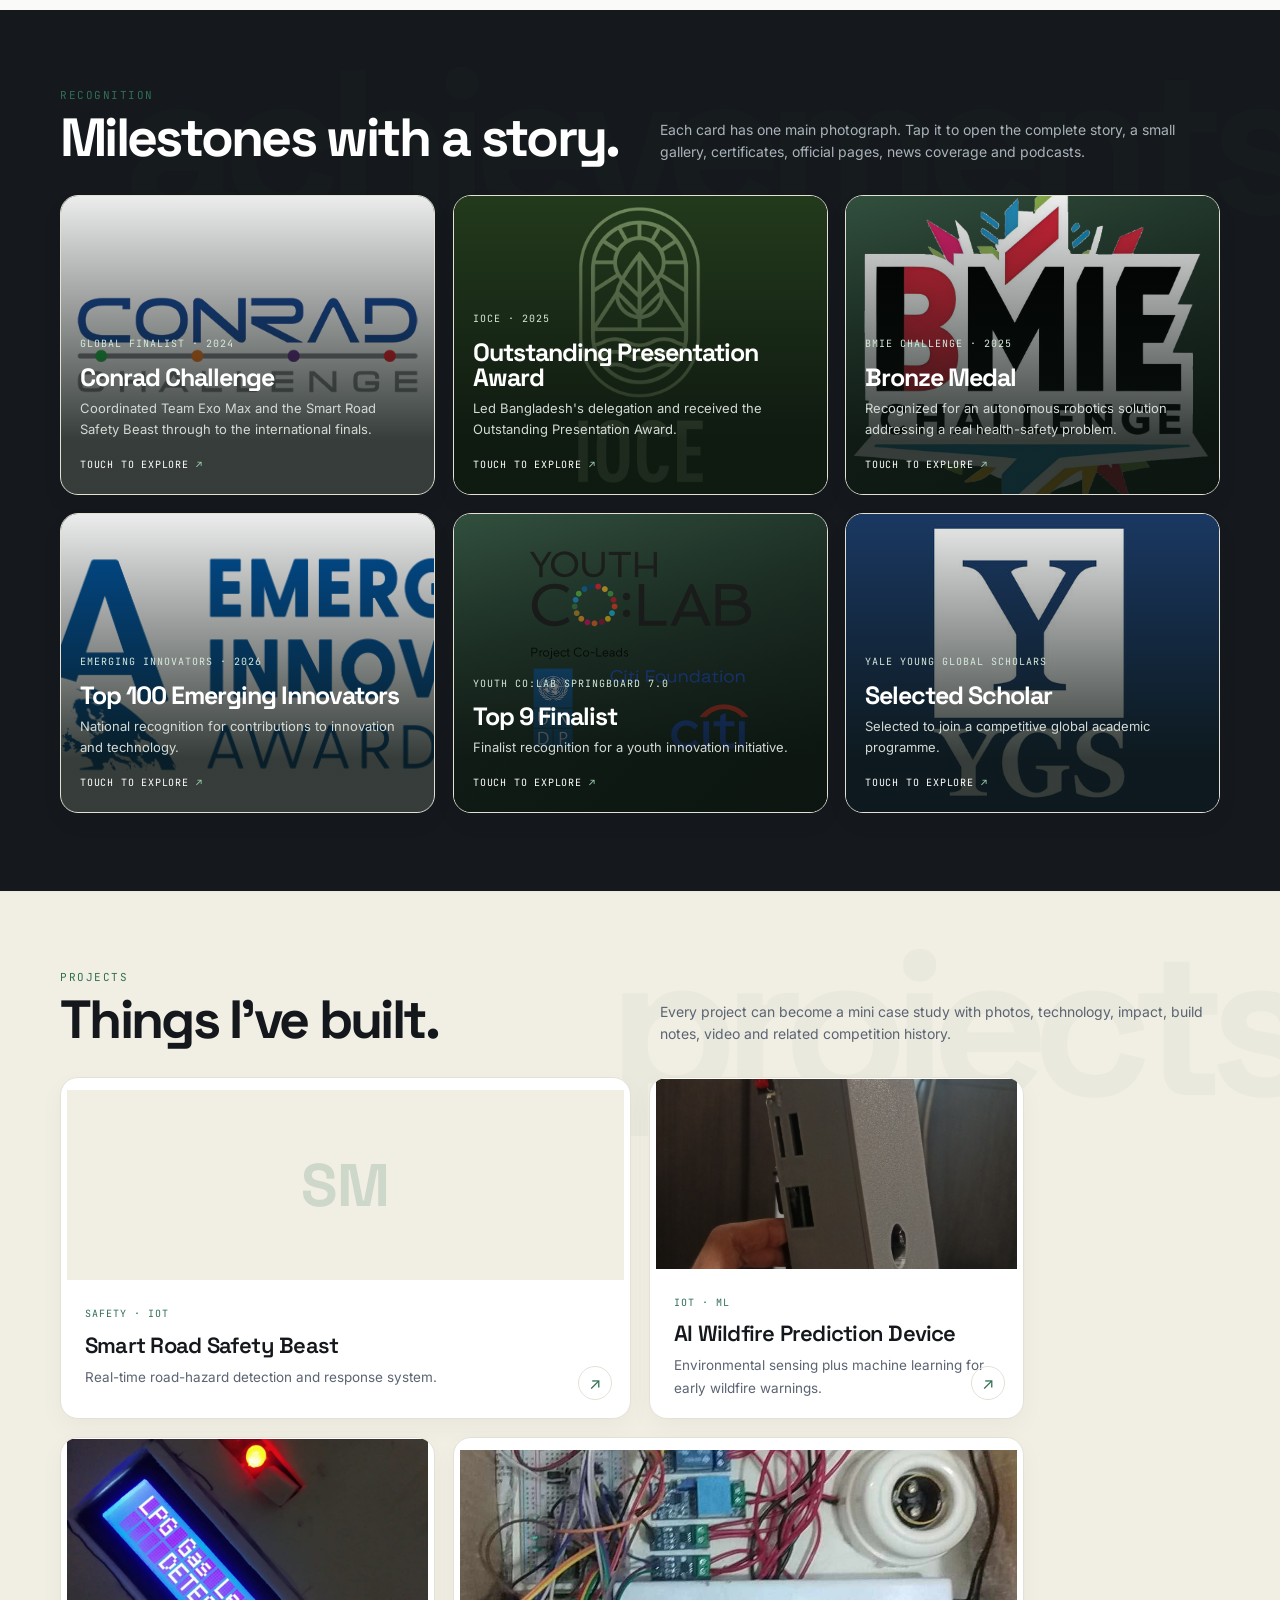
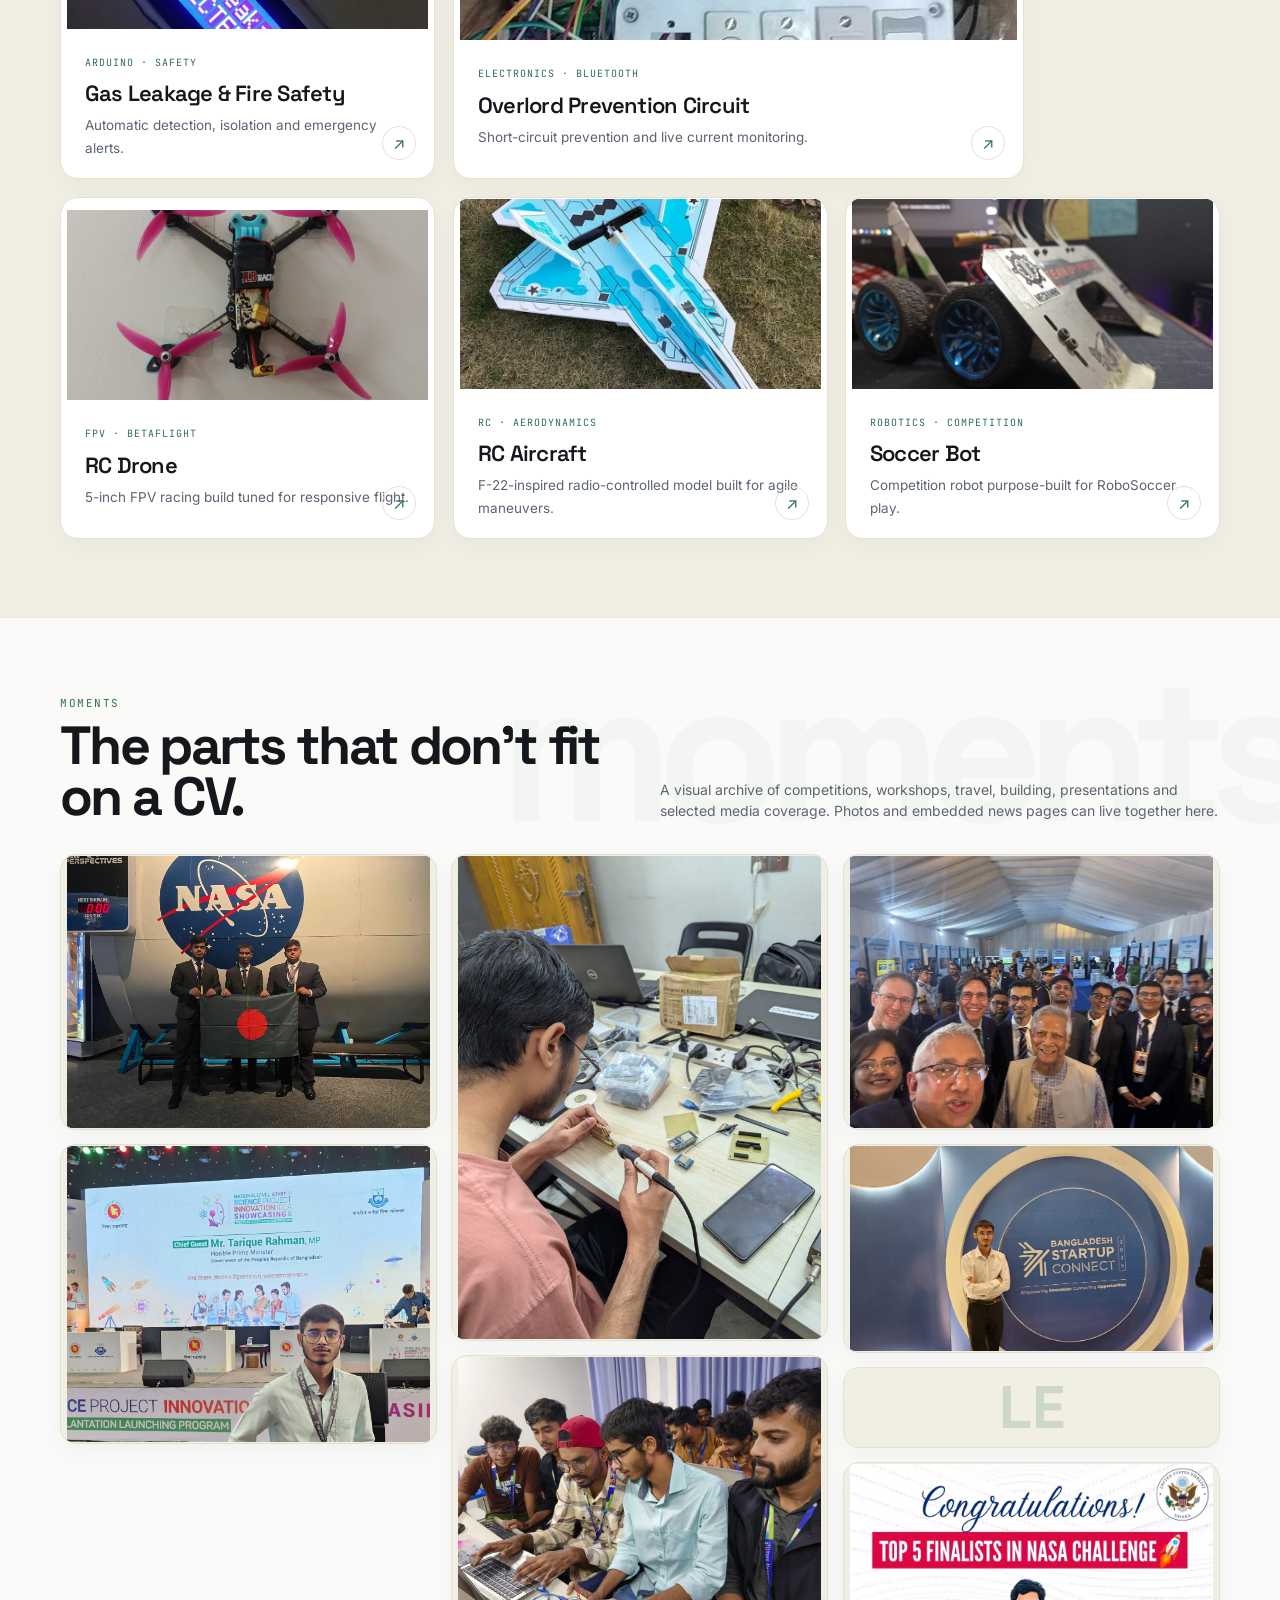
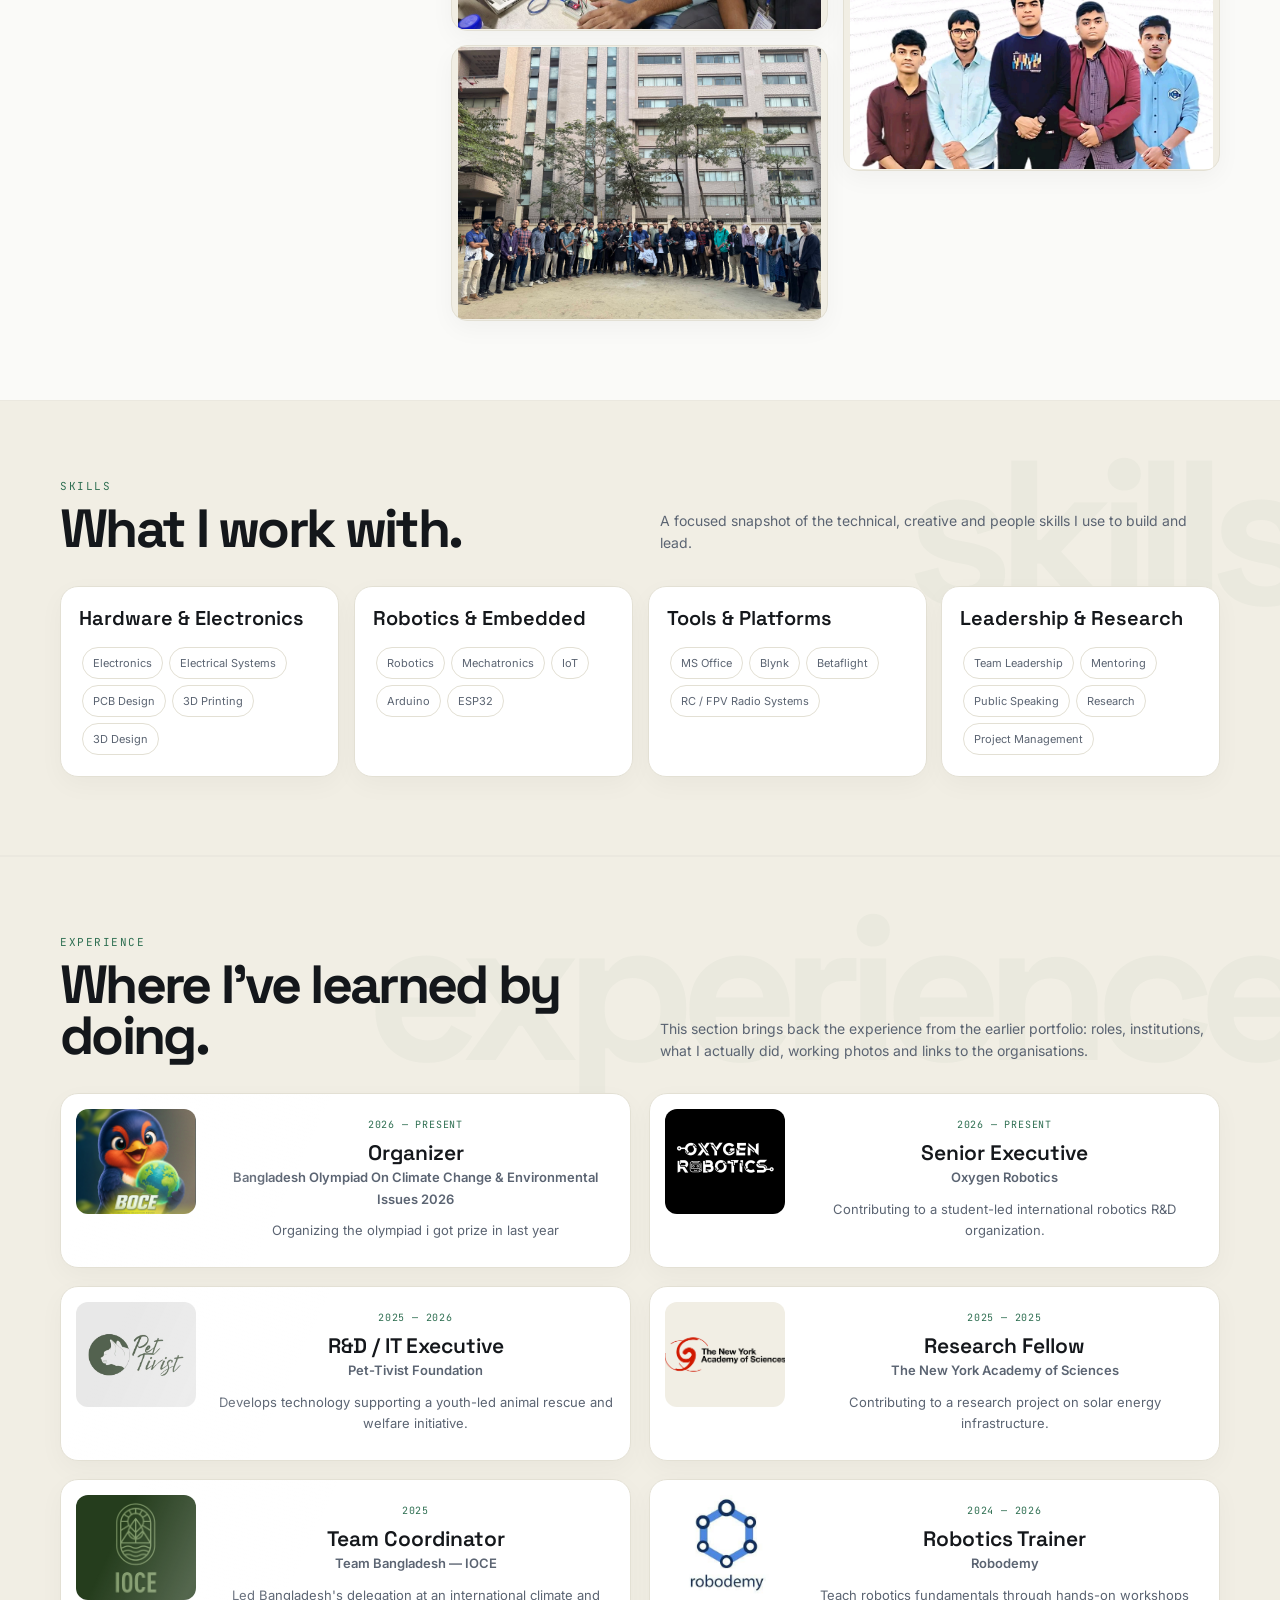
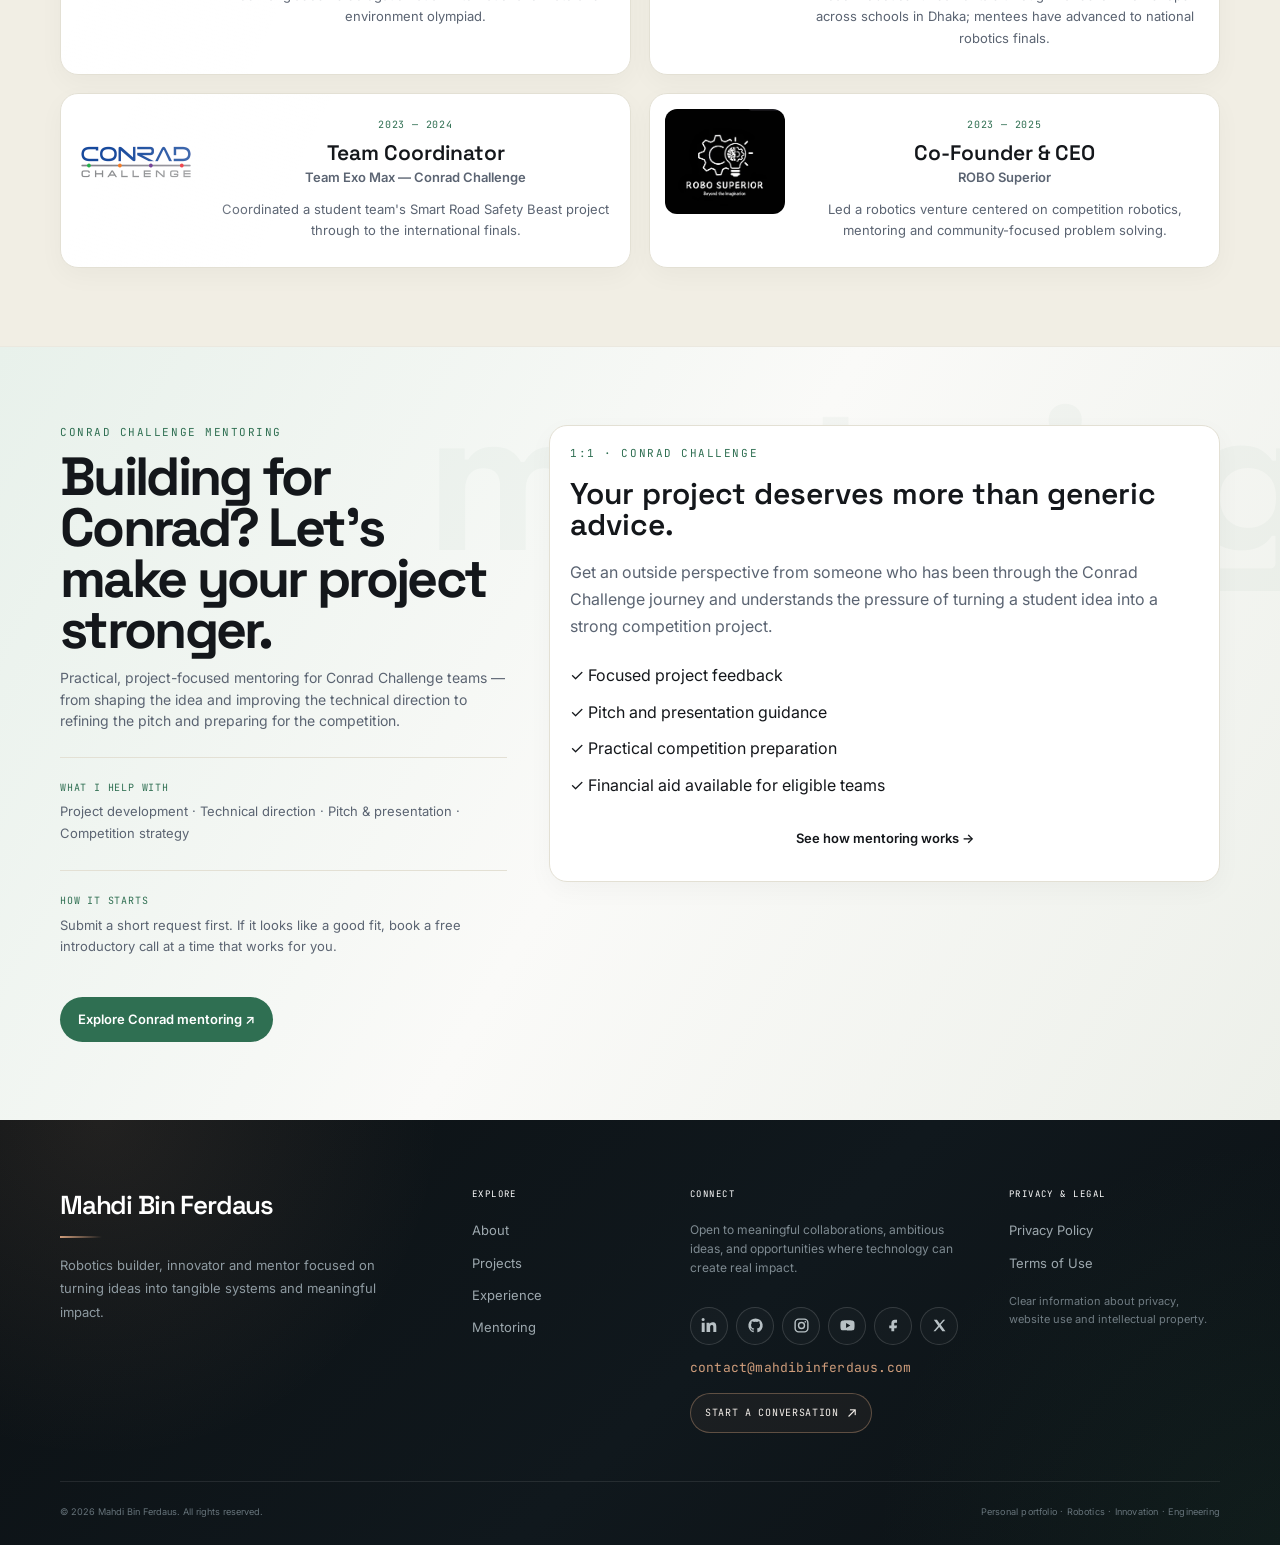
==== commit 4b156308: "Enhance mentoring page with footer integration, theme toggle, and visual consistency" ====
--- a/index.html
+++ b/index.html
@@ -1965,6 +1965,10 @@
 .footer-label{margin-bottom:4px;color:#fff;font:10px var(--mono);letter-spacing:.12em;text-transform:uppercase}
 .footer-column>a{font-size:13px;transition:.25s}
 .footer-column>a:hover,.footer-email:hover{color:#fff}
+.footer-action{padding:9px 14px;border:1px solid rgba(255,255,255,.2);border-radius:999px;color:#fff;font:10px var(--mono);letter-spacing:.07em;text-transform:uppercase;transition:.3s;background:transparent}
+.footer-action:hover{border-color:#CF9D7B;color:#CF9D7B;transform:translateY(-2px)}
+.footer-link-btn{padding:0;color:inherit;font-size:13px;text-align:left}
+.footer-legal-note{font-size:11px;line-height:1.6;color:#77828a;margin:5px 0 0;max-width:230px}
 .footer-socials{display:flex;gap:8px;flex-wrap:wrap}
 .footer-socials a{width:38px;height:38px;display:grid;place-items:center;border:1px solid rgba(255,255,255,.15);border-radius:50%;transition:.3s}
 .footer-socials a:hover{border-color:#cf9d7b;color:#cf9d7b;transform:translateY(-3px)}
@@ -1989,7 +1993,31 @@
 html[data-theme="dark"] .hero-note{background:rgba(22,33,39,.92)}
 html[data-theme="dark"] .site-footer{background:#0C1519}
 @media(max-width:950px){.footer-top{grid-template-columns:1.5fr 1fr 1fr}.footer-intro{grid-column:1/-1}.legal-grid{grid-template-columns:1fr}}
+
 @media(max-width:650px){.theme-text{display:none}.theme-toggle{padding:8px 10px}.footer-top{grid-template-columns:1fr 1fr;gap:28px}.footer-intro{grid-column:1/-1}.footer-bottom{display:block}.footer-bottom small{display:block;margin:5px 0}.legal-section{padding:54px 0}}
+
+/* FINAL VISUAL REFINEMENT — CONSISTENCY, HIERARCHY & FOOTER */
+.section-head{align-items:flex-end}.section-head .eyebrow{margin-bottom:10px}.title{max-width:760px}.sub{margin:12px 0 0}
+.section.alt{border-top:1px solid rgba(20,23,27,.025);border-bottom:1px solid rgba(20,23,27,.025)}
+.project,.experience-card,.news-card,.skill-box,.mentor-card{box-shadow:0 8px 26px rgba(20,23,27,.035)}
+.project:hover,.experience-card:hover,.news-card:hover{border-color:rgba(47,111,82,.35)}
+.achievement,.project,.experience-card,.news-card,.skill-box,.mentor-card{border-radius:18px}
+.site-footer{position:relative;overflow:hidden;background:linear-gradient(135deg,#0c1114 0%,#10181d 55%,#0c1114 100%);color:#aab4ba}
+.site-footer:before{content:'';position:absolute;inset:0;pointer-events:none;background:radial-gradient(circle at 8% 0%,rgba(207,157,123,.11),transparent 27%),radial-gradient(circle at 100% 100%,rgba(47,111,82,.12),transparent 30%)}
+.site-footer .wrap{position:relative;z-index:1}
+.footer-top{grid-template-columns:1.7fr .8fr 1.25fr 1fr;gap:46px;padding:68px 0 48px}
+.footer-intro{padding-right:14px}.footer-brand{font-size:26px;letter-spacing:-.045em}.footer-brand:after{content:'';display:block;width:42px;height:2px;margin-top:14px;background:linear-gradient(90deg,#CF9D7B,transparent)}
+.footer-intro p{margin-top:16px;color:#8e9aa1;font-size:13px;line-height:1.8}
+.footer-label{color:#fff;font-size:9px;letter-spacing:.16em;margin-bottom:9px}.footer-column{gap:11px}.footer-column>a,.footer-link-btn{color:#9da8ae;font-size:13px;transition:color .25s,transform .25s}.footer-column>a:hover,.footer-link-btn:hover{color:#fff;transform:translateX(3px)}
+.footer-connect-copy{font-size:12px;line-height:1.6;color:#7e8a91;margin:0 0 3px;max-width:270px}
+.footer-socials-primary{display:flex;align-items:center;gap:8px;flex-wrap:wrap}.footer-socials-primary #footerSocials{display:flex;gap:8px;flex-wrap:wrap}.footer-socials-primary a,.footer-socials-primary #footerSocials a{width:38px;height:38px;display:grid;place-items:center;border:1px solid rgba(255,255,255,.14);border-radius:50%;color:#b8c1c5;background:rgba(255,255,255,.025);transition:.3s var(--ease)}
+.footer-socials-primary a:hover,.footer-socials-primary #footerSocials a:hover{border-color:#CF9D7B;color:#CF9D7B;background:rgba(207,157,123,.08);transform:translateY(-3px)}
+.footer-socials-primary svg{width:17px;height:17px}.footer-email{font:11px var(--mono);letter-spacing:.015em;color:#CF9D7B!important;padding:3px 0}.footer-email:hover{color:#f1c4a4!important;transform:none!important}
+.footer-action{margin-top:3px;display:inline-flex;align-items:center;gap:9px;padding:10px 14px;border-color:rgba(207,157,123,.38);background:rgba(207,157,123,.06);color:#f3eee9}.footer-action span{font-size:14px;transition:transform .25s}.footer-action:hover{background:rgba(207,157,123,.12)}.footer-action:hover span{transform:translate(2px,-2px)}
+.footer-legal{padding-left:4px}.footer-legal-note{margin-top:8px;color:#707c83;max-width:220px}.footer-bottom{padding:22px 0 26px;color:#66737a}.footer-bottom small:last-child{letter-spacing:.02em}
+html[data-theme="dark"] .section.alt{border-color:rgba(255,255,255,.025)}html[data-theme="dark"] .project:hover,html[data-theme="dark"] .experience-card:hover,html[data-theme="dark"] .news-card:hover{border-color:rgba(207,157,123,.38)}html[data-theme="dark"] .site-footer{background:linear-gradient(135deg,#091116,#0C1519 58%,#10191d)}
+@media(max-width:950px){.footer-top{grid-template-columns:1.3fr 1fr 1.15fr;gap:34px}.footer-intro{grid-column:1/-1;padding-right:0}.footer-intro p{max-width:600px}.footer-legal{padding-left:0}}
+@media(max-width:650px){.footer-top{grid-template-columns:1fr;gap:30px;padding:50px 0 32px}.footer-intro{grid-column:auto}.footer-brand{font-size:24px}.footer-column{gap:9px}.footer-bottom{padding:17px 0 22px}.footer-bottom small:last-child{margin-top:8px}.footer-socials-primary a,.footer-socials-primary #footerSocials a{width:36px;height:36px}}
 
 </style>
  </head>
@@ -2081,7 +2109,7 @@
       </div>
       <div class="hero-note">
        <strong>
-        Builder · Innovator · Mentor
+        Builder · Innovator
        </strong>
        <small>
         Bangladesh · International experience
@@ -2099,7 +2127,7 @@
      <div class="section-head reveal">
       <div>
        <p class="eyebrow">
-        01 · About
+        About
        </p>
        <h2 class="title">
         More than a list of achievements.
@@ -2154,7 +2182,7 @@
      <div class="section-head reveal">
       <div>
        <p class="eyebrow">
-        02 · Recognition
+        Recognition
        </p>
        <h2 class="title">
         Milestones with a story.
@@ -2173,7 +2201,7 @@
      <div class="section-head reveal">
       <div>
        <p class="eyebrow">
-        03 · Projects
+        Projects
        </p>
        <h2 class="title">
         Things I've built.
@@ -2192,7 +2220,7 @@
      <div class="section-head reveal">
       <div>
        <p class="eyebrow">
-        04 · Moments
+        Moments
        </p>
        <h2 class="title">
         The parts that don't fit on a CV.
@@ -2211,7 +2239,7 @@
      <div class="section-head reveal">
       <div>
        <p class="eyebrow">
-        05 · Skills
+        Skills
        </p>
        <h2 class="title">
         What I work with.
@@ -2231,7 +2259,7 @@
      <div class="section-head reveal">
       <div>
        <p class="eyebrow">
-        06 · Experience
+        Experience
        </p>
        <h2 class="title">
         Where I've learned by doing.
@@ -2249,7 +2277,7 @@
     <div class="wrap mentor-grid">
      <div class="reveal">
       <p class="eyebrow">
-       07 · Conrad Challenge Mentoring
+       Conrad Challenge Mentoring
       </p>
       <h2 class="title">
        Building for Conrad? Let's make your project stronger.
@@ -2303,63 +2331,36 @@
      </div>
     </div>
    </section>
-   <section class="section contact" id="contact">
-    <div class="wrap contact-grid">
-     <div class="reveal">
-      <p class="eyebrow">
-       08 · Contact
-      </p>
-      <h2 class="title">
-       Have something to talk with me?
-      </h2>
-      <p class="sub">
-       For collaborations, partnerships or an interesting problem — send me the details and it will be prepared as an email to me.
-      </p>
-     </div>
-     <form class="form reveal d1" id="contactForm">
-      <input name="name" placeholder="Your name" required=""/>
-      <input name="email" placeholder="Email address" required="" type="email"/>
-      <input name="Number" placeholder="Mobile Number" required="" type="number"/>
-      <textarea name="message" placeholder="Tell me what's on your mind..." required="">
-</textarea>
-      <button class="btn btn-primary" type="submit">
-       Send message ↗
-      </button>
-      <span class="status" id="formStatus">
-      </span>
-     </form>
-    </div>
-   </section>
   </main>
-  <section class="legal-section" id="privacy">
-   <div class="wrap legal-grid">
-    <div><p class="eyebrow">Privacy & Legal</p><h2>Clear, simple and professional.</h2></div>
-    <div class="legal-copy"><h3>Privacy</h3><p>This website is a personal portfolio. Information submitted through contact or mentoring forms is used only to respond to the enquiry or manage the requested conversation. It is not sold or shared for unrelated marketing.</p><h3 id="terms">Terms of Use</h3><p>Unless otherwise stated, the content, project documentation and original design on this website are the work of Mahdi Bin Ferdaus. Please request permission before reproducing substantial content or presenting it as your own.</p></div>
-   </div>
-  </section>
   <footer class="site-footer">
    <div class="wrap footer-top">
     <div class="footer-intro">
      <div class="footer-brand">Mahdi Bin Ferdaus</div>
-     <p>Robotics builder, innovator and mentor focused on turning ideas into tangible systems and impact.</p>
-     <a class="footer-email" href="mailto:contact@mahdibinferdaus.com">contact@mahdibinferdaus.com</a>
+     <p>Robotics builder, innovator and mentor focused on turning ideas into tangible systems and meaningful impact.</p>
     </div>
     <div class="footer-column">
      <span class="footer-label">Explore</span>
      <a href="#about">About</a><a href="#projects">Projects</a><a href="#experience">Experience</a><a href="#mentoring">Mentoring</a>
     </div>
-    <div class="footer-column">
+    <div class="footer-column footer-connect">
      <span class="footer-label">Connect</span>
-     <div class="footer-socials" id="footerSocials"></div>
+     <p class="footer-connect-copy">Open to meaningful collaborations, ambitious ideas, and opportunities where technology can create real impact.</p>
+     <div class="footer-socials footer-socials-primary">
+      <div id="footerSocials"></div>
+     </div>
+     <a class="footer-email" href="mailto:contact@mahdibinferdaus.com">contact@mahdibinferdaus.com</a>
+     <button class="footer-action" type="button" onclick="openContactModal()">Start a conversation <span aria-hidden="true">↗</span></button>
     </div>
-    <div class="footer-column">
-     <span class="footer-label">Legal</span>
-     <a href="#privacy">Privacy</a><a href="#terms">Terms of Use</a><a href="#contact">Contact</a>
+    <div class="footer-column footer-legal">
+     <span class="footer-label">Privacy &amp; Legal</span>
+     <button class="footer-link-btn" type="button" onclick="openPrivacyModal()">Privacy Policy</button>
+     <button class="footer-link-btn" type="button" onclick="openTermsModal()">Terms of Use</button>
+     <p class="footer-legal-note">Clear information about privacy, website use and intellectual property.</p>
     </div>
    </div>
    <div class="wrap footer-bottom">
     <small>© <span id="copyrightYear"></span> Mahdi Bin Ferdaus. All rights reserved.</small>
-    <small>Designed as a personal portfolio and professional archive.</small>
+    <small>Personal portfolio · Robotics · Innovation · Engineering</small>
    </div>
   </footer>
   <div aria-hidden="true" class="modal" id="modal">
@@ -2879,7 +2880,7 @@
             name:'Smart Road Safety Beast',
             tag:'Safety · IoT',
             desc:'Real-time road-hazard detection and response system.',
-            image:'images/Projects/srsb.jpg',
+            image:'images/Projects/SRSB.jpg',
             body:'A road-safety system combining sensor-based hazard detection with automated emergency response, built to cut down on accidents and wasted fuel.',
             facts:[
                 [
@@ -3582,7 +3583,30 @@
             : 'Send message ↗';
     }
 }
-document.getElementById('contactForm').addEventListener('submit', e => {
+function openFooterModal(kicker, title, html){
+  document.getElementById('modalKicker').textContent = kicker;
+  document.getElementById('modalContent').innerHTML = '<h2>'+title+'</h2>'+html;
+  document.getElementById('modal').classList.add('open');
+  document.body.classList.add('modal-open');
+}
+function openContactModal(){
+  openFooterModal('Get in touch','Contact',`<p>Have a project, collaboration, mentoring question or opportunity in mind? Send a message directly.</p><form class="form" id="footerContactForm"><input name="name" placeholder="Your name" required><input name="email" type="email" placeholder="Your email" required><input name="Number" placeholder="Phone number (optional)"><textarea name="message" placeholder="Your message" required></textarea><button class="btn btn-primary" type="submit">Send message ↗</button><div class="status" id="footerFormStatus"></div></form>`);
+  document.getElementById('footerContactForm').addEventListener('submit',e=>{
+    e.preventDefault(); const d=new FormData(e.currentTarget);
+    const subject=encodeURIComponent('Portfolio contact from '+(d.get('name')||'Website visitor'));
+    const body=encodeURIComponent('Name: '+(d.get('name')||'')+'\nEmail: '+(d.get('email')||'')+'\nMobile: '+(d.get('Number')||'')+'\n\nMessage:\n'+(d.get('message')||''));
+    window.location.href=`mailto:${CONTACT_EMAIL}?subject=${subject}&body=${body}`;
+    document.getElementById('footerFormStatus').textContent='Your email app should now open with the message prepared.';
+  });
+}
+function openPrivacyModal(){
+  openFooterModal('Privacy & Legal','Privacy Policy',`<div class="legal-copy"><h3>Information collected</h3><p>This website may receive basic information that you voluntarily submit through contact or mentoring forms, such as your name, email address and message.</p><h3>How information is used</h3><p>Submitted information is used only to respond to enquiries, discuss mentoring or collaborations, and communicate about relevant requests.</p><h3>Cookies and analytics</h3><p>The website may use essential browser storage to remember preferences such as your selected light or dark theme. Third-party services embedded on the site may apply their own privacy practices.</p><h3>Data sharing</h3><p>Personal information is not sold. Information is only shared when reasonably necessary to provide a requested service or when required by applicable law.</p><h3>Contact</h3><p>For privacy questions, use the Contact button or email contact@mahdibinferdaus.com.</p></div>`);
+}
+function openTermsModal(){
+  openFooterModal('Privacy & Legal','Terms of Use',`<div class="legal-copy"><h3>Website content</h3><p>This portfolio is provided for informational and professional purposes. Project descriptions, achievements and materials may be updated as work develops.</p><h3>Intellectual property</h3><p>Unless otherwise stated, original text, designs, photographs and project documentation belong to their respective creators and may not be reproduced or redistributed without permission.</p><h3>External links</h3><p>This website may link to external websites and platforms. Their content, availability and privacy practices are outside this website's control.</p><h3>No guarantees</h3><p>Reasonable effort is made to keep information accurate, but the website does not guarantee that every page is complete, current or error-free.</p><h3>Changes</h3><p>These terms may be updated when the website or its services change. Continued use of the website means you accept the current version.</p></div>`);
+}
+const contactForm = document.getElementById('contactForm');
+if (contactForm) contactForm.addEventListener('submit', e => {
     e.preventDefault();
 
     const form = e.currentTarget;
@@ -3608,4 +3632,4 @@
 document.getElementById('mentoringForm').addEventListener('submit',e=>{e.preventDefault();submitForm(e.currentTarget,FORM_ENDPOINTS.mentoring,document.getElementById('mentoringStatus'),'Your mentoring request was sent successfully.');});
   </script>
  </body>
-</html>+</html>
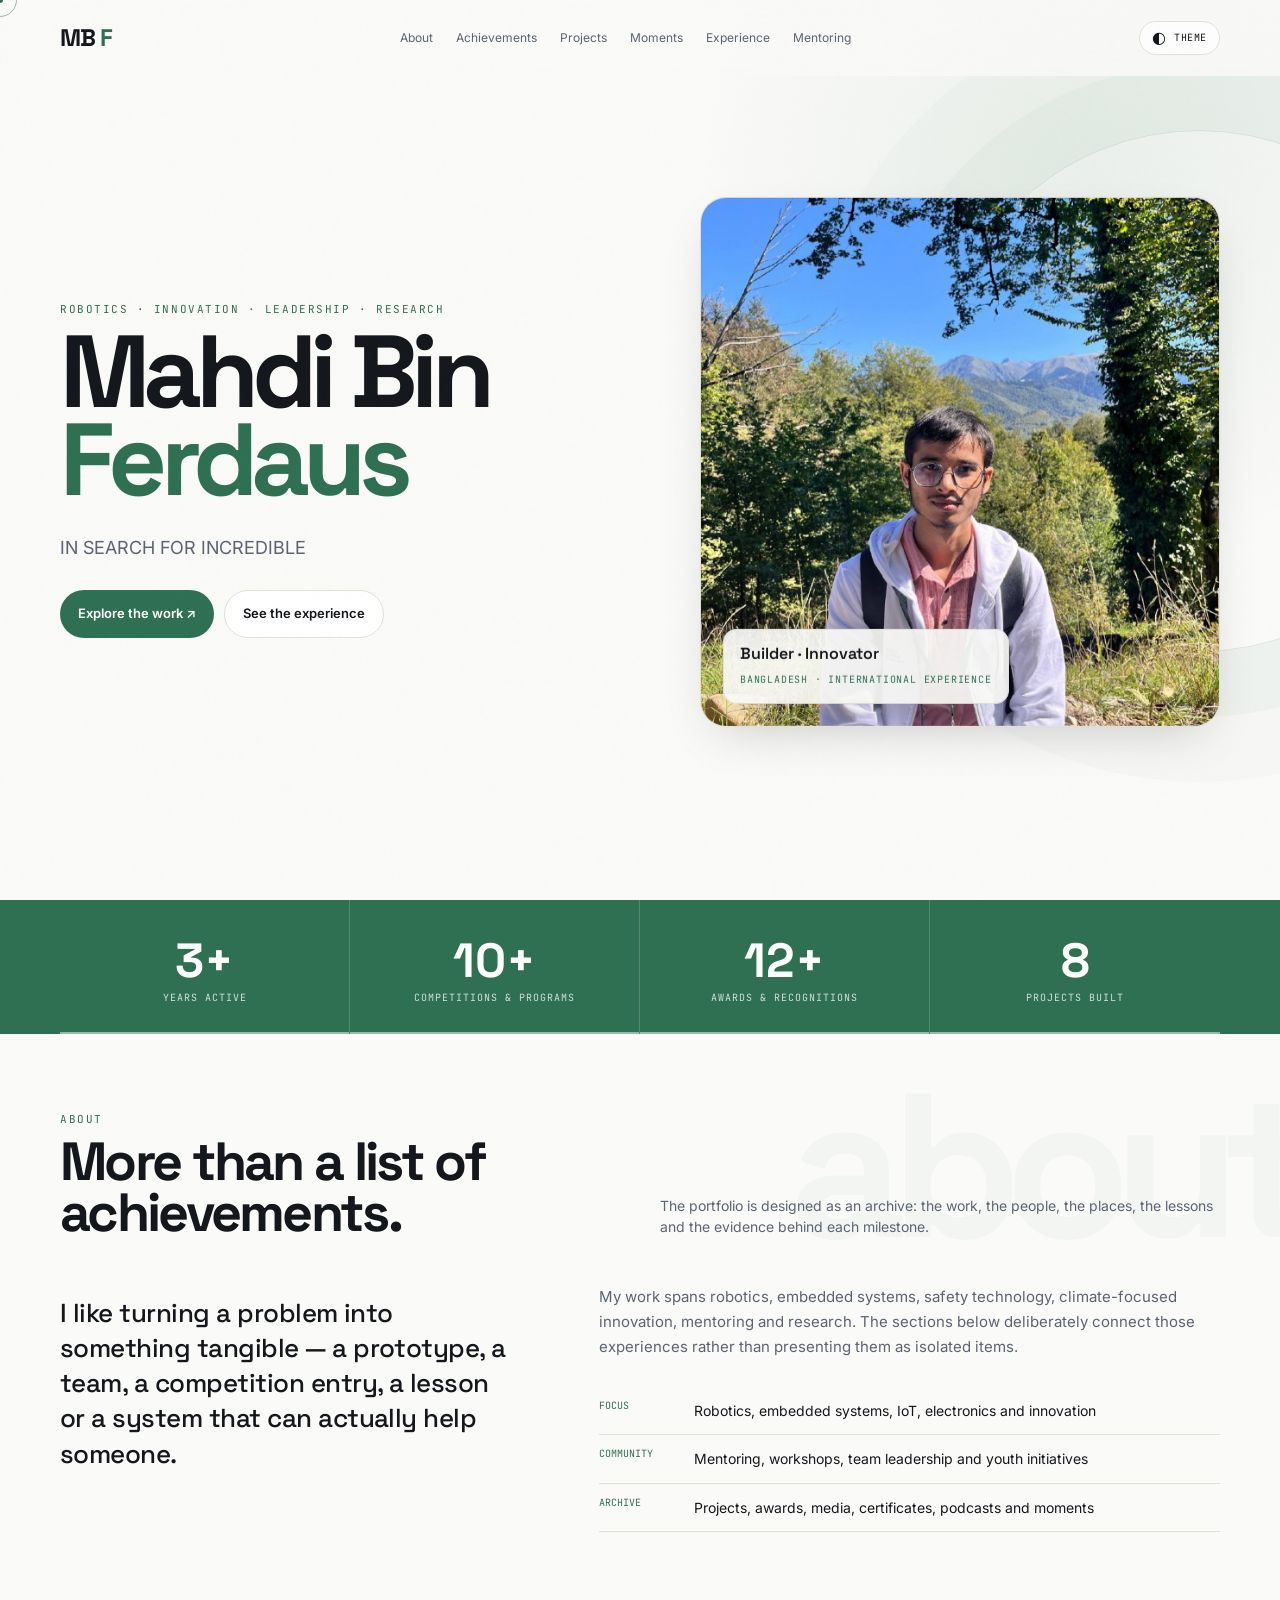
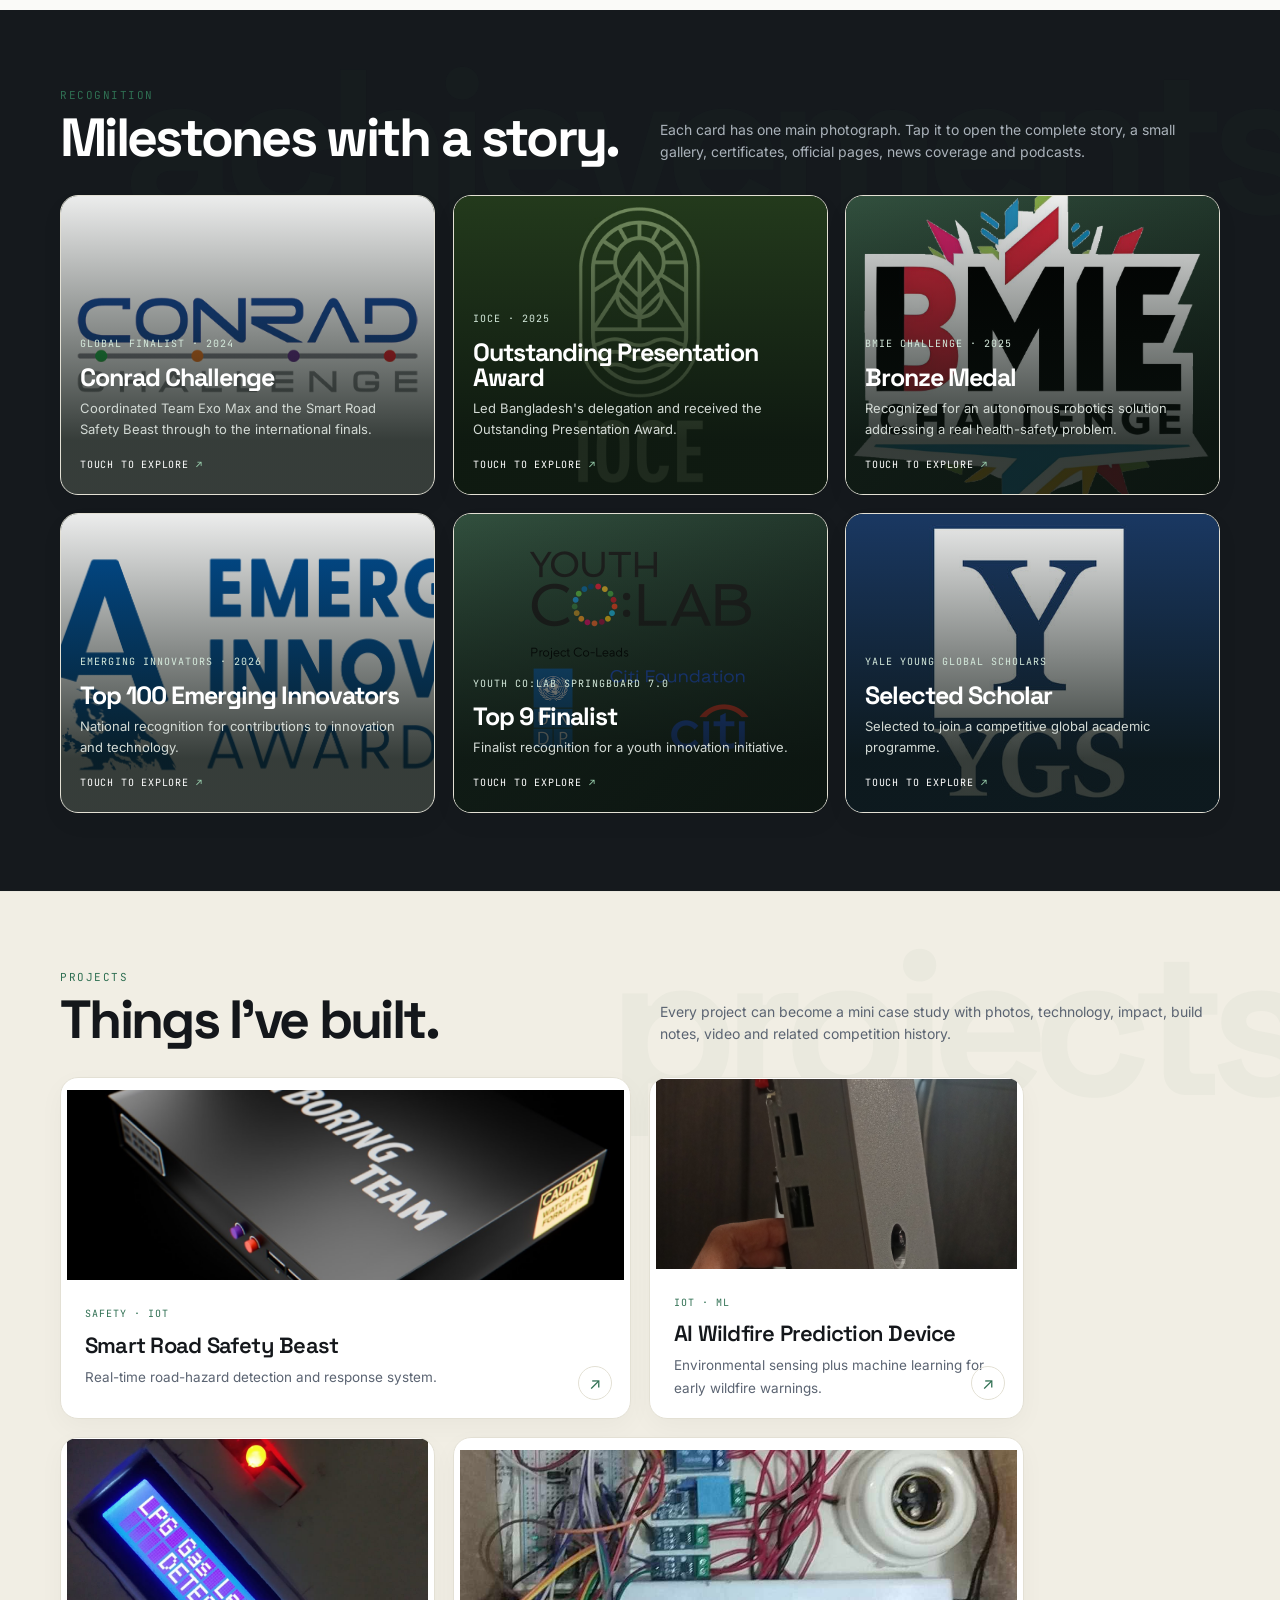
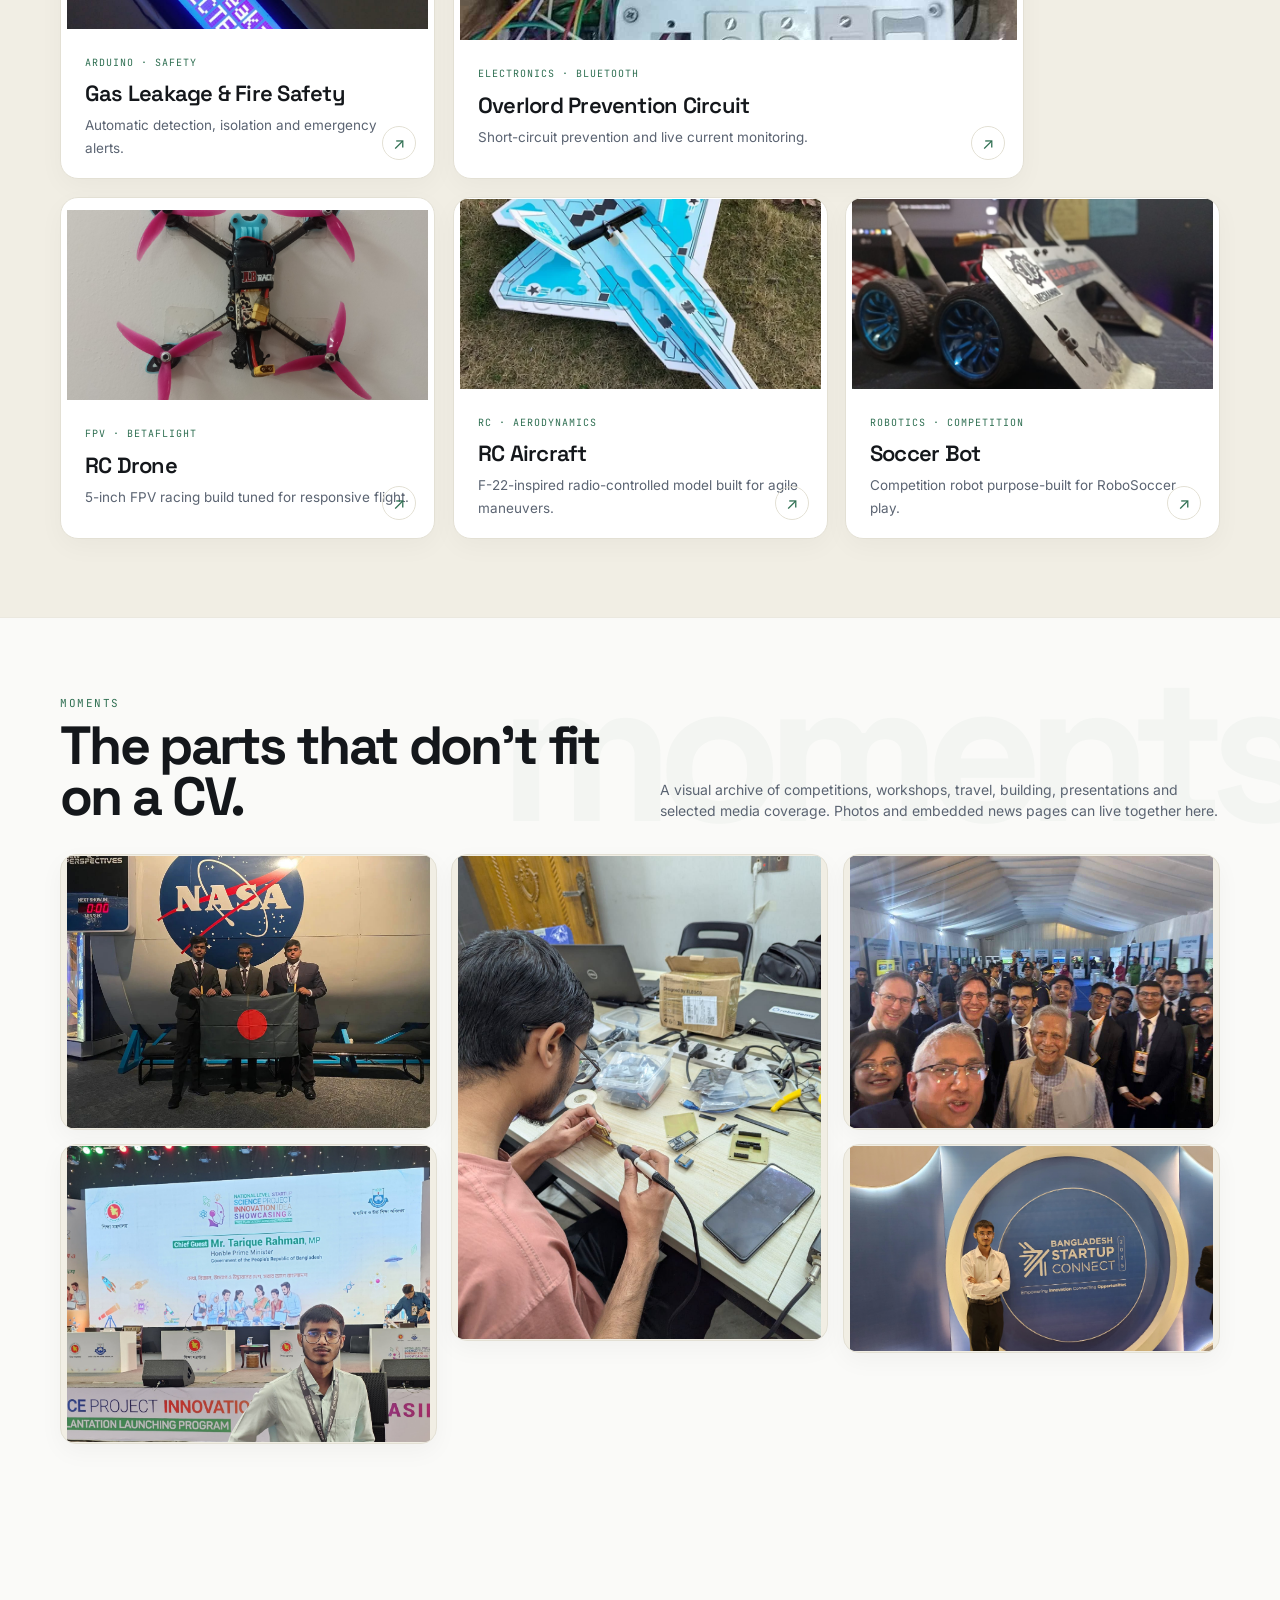
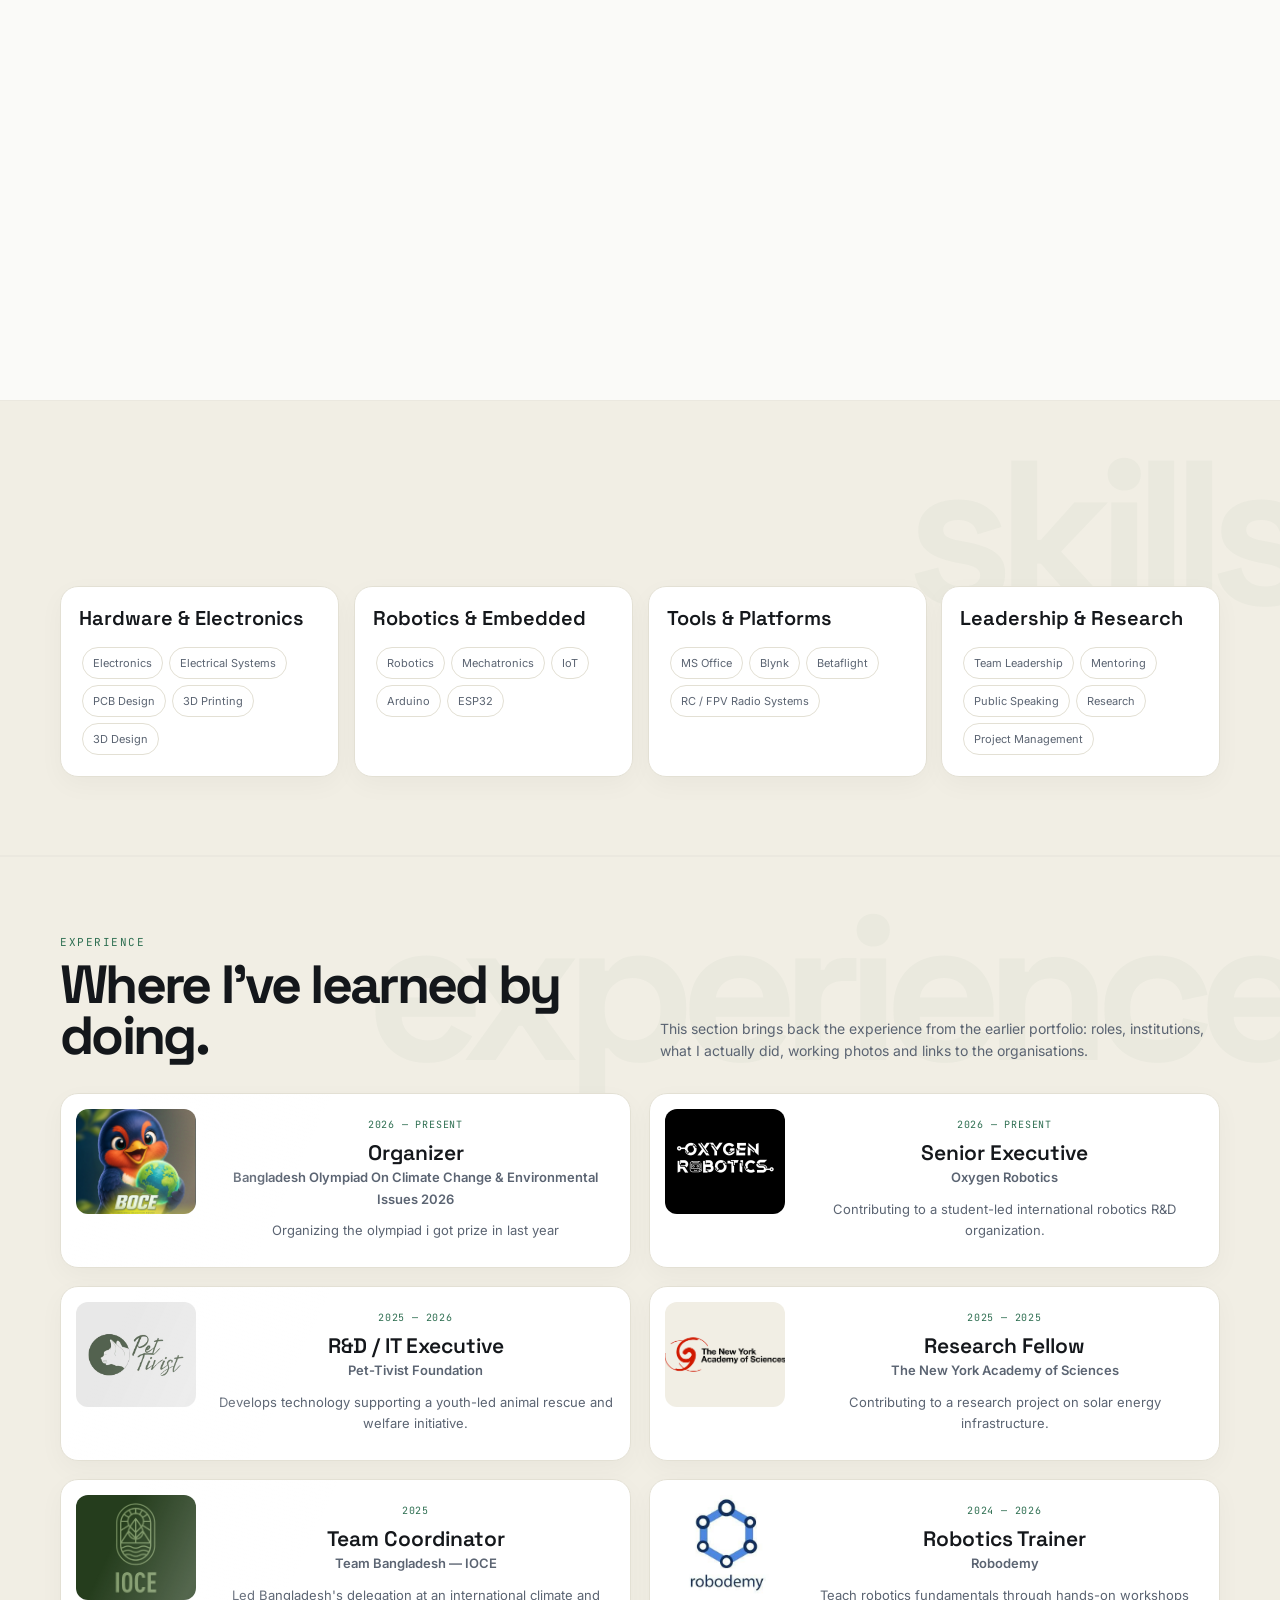
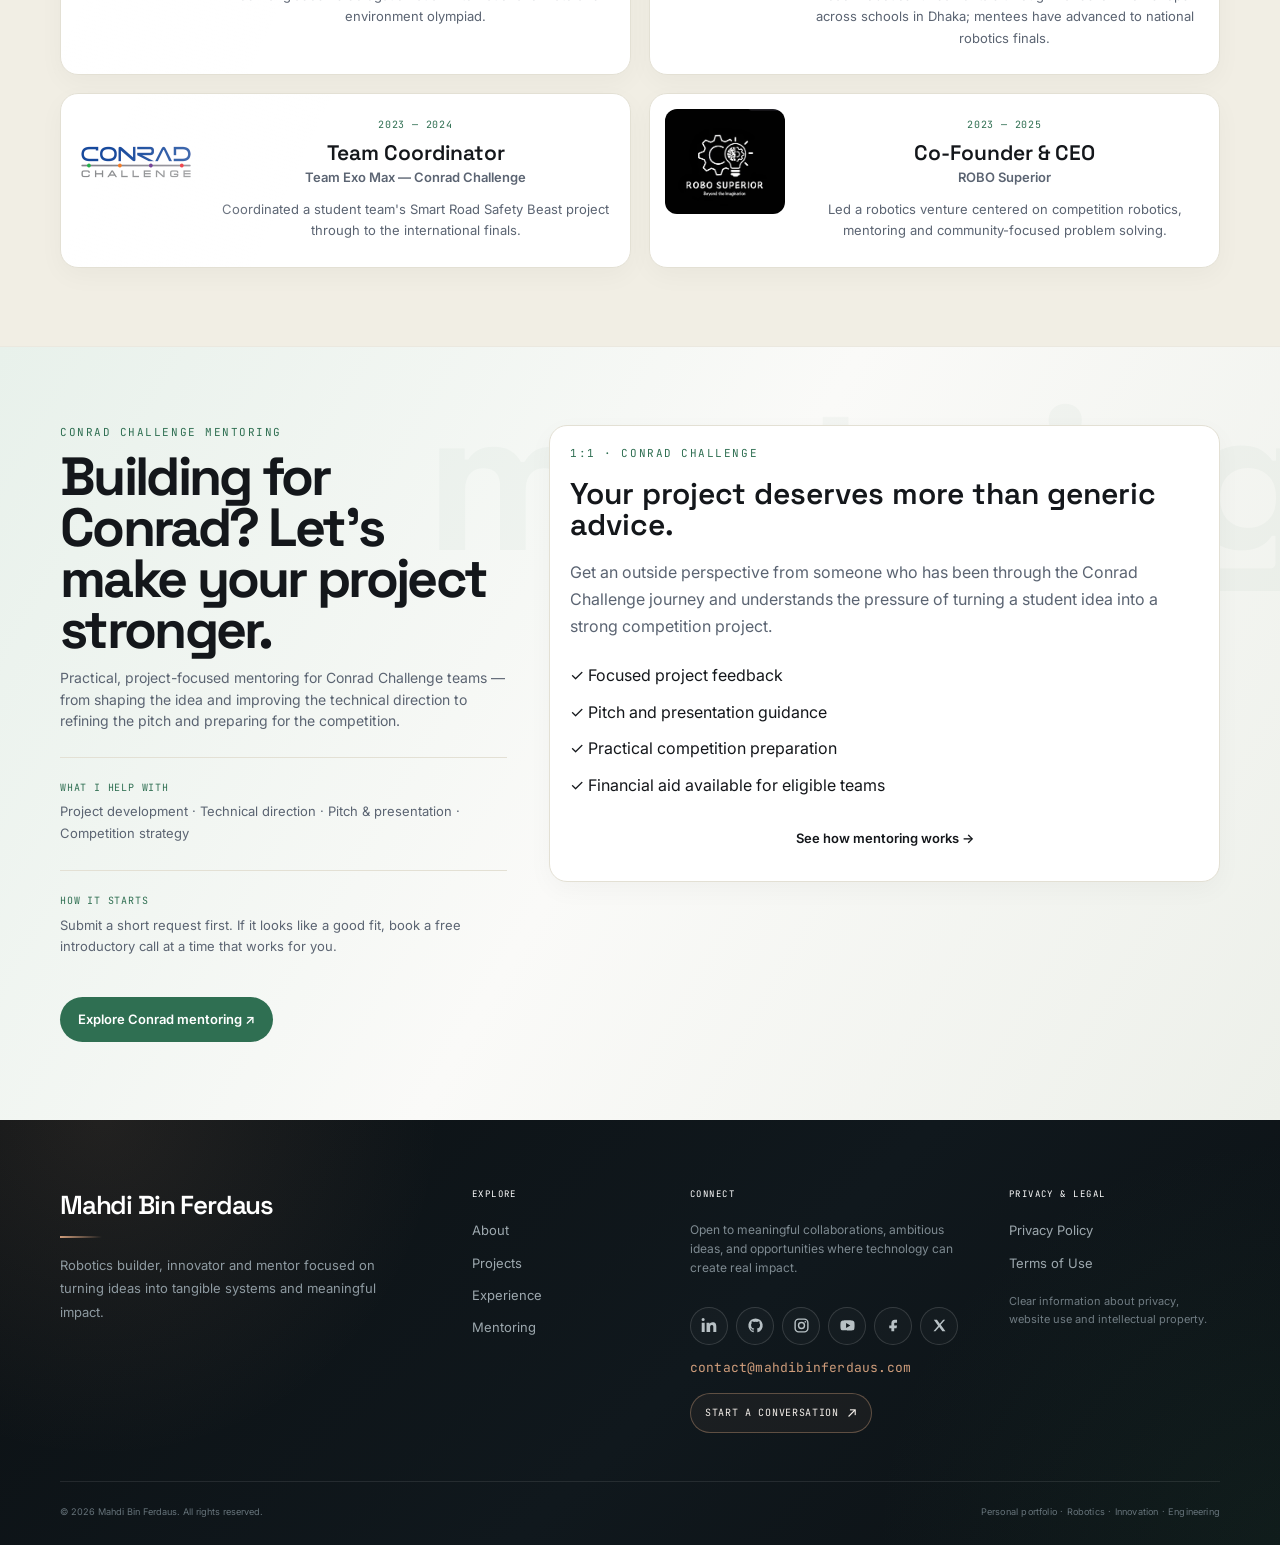
==== commit 7ce4580f: "Refactor code structure for improved readability and maintainability" ====
--- a/index.html
+++ b/index.html
@@ -2880,7 +2880,7 @@
             name:'Smart Road Safety Beast',
             tag:'Safety · IoT',
             desc:'Real-time road-hazard detection and response system.',
-            image:'images/Projects/SRSB.jpg',
+            image:'images/Projects/SMARTSB.jpg',
             body:'A road-safety system combining sensor-based hazard detection with automated emergency response, built to cut down on accidents and wasted fuel.',
             facts:[
                 [
